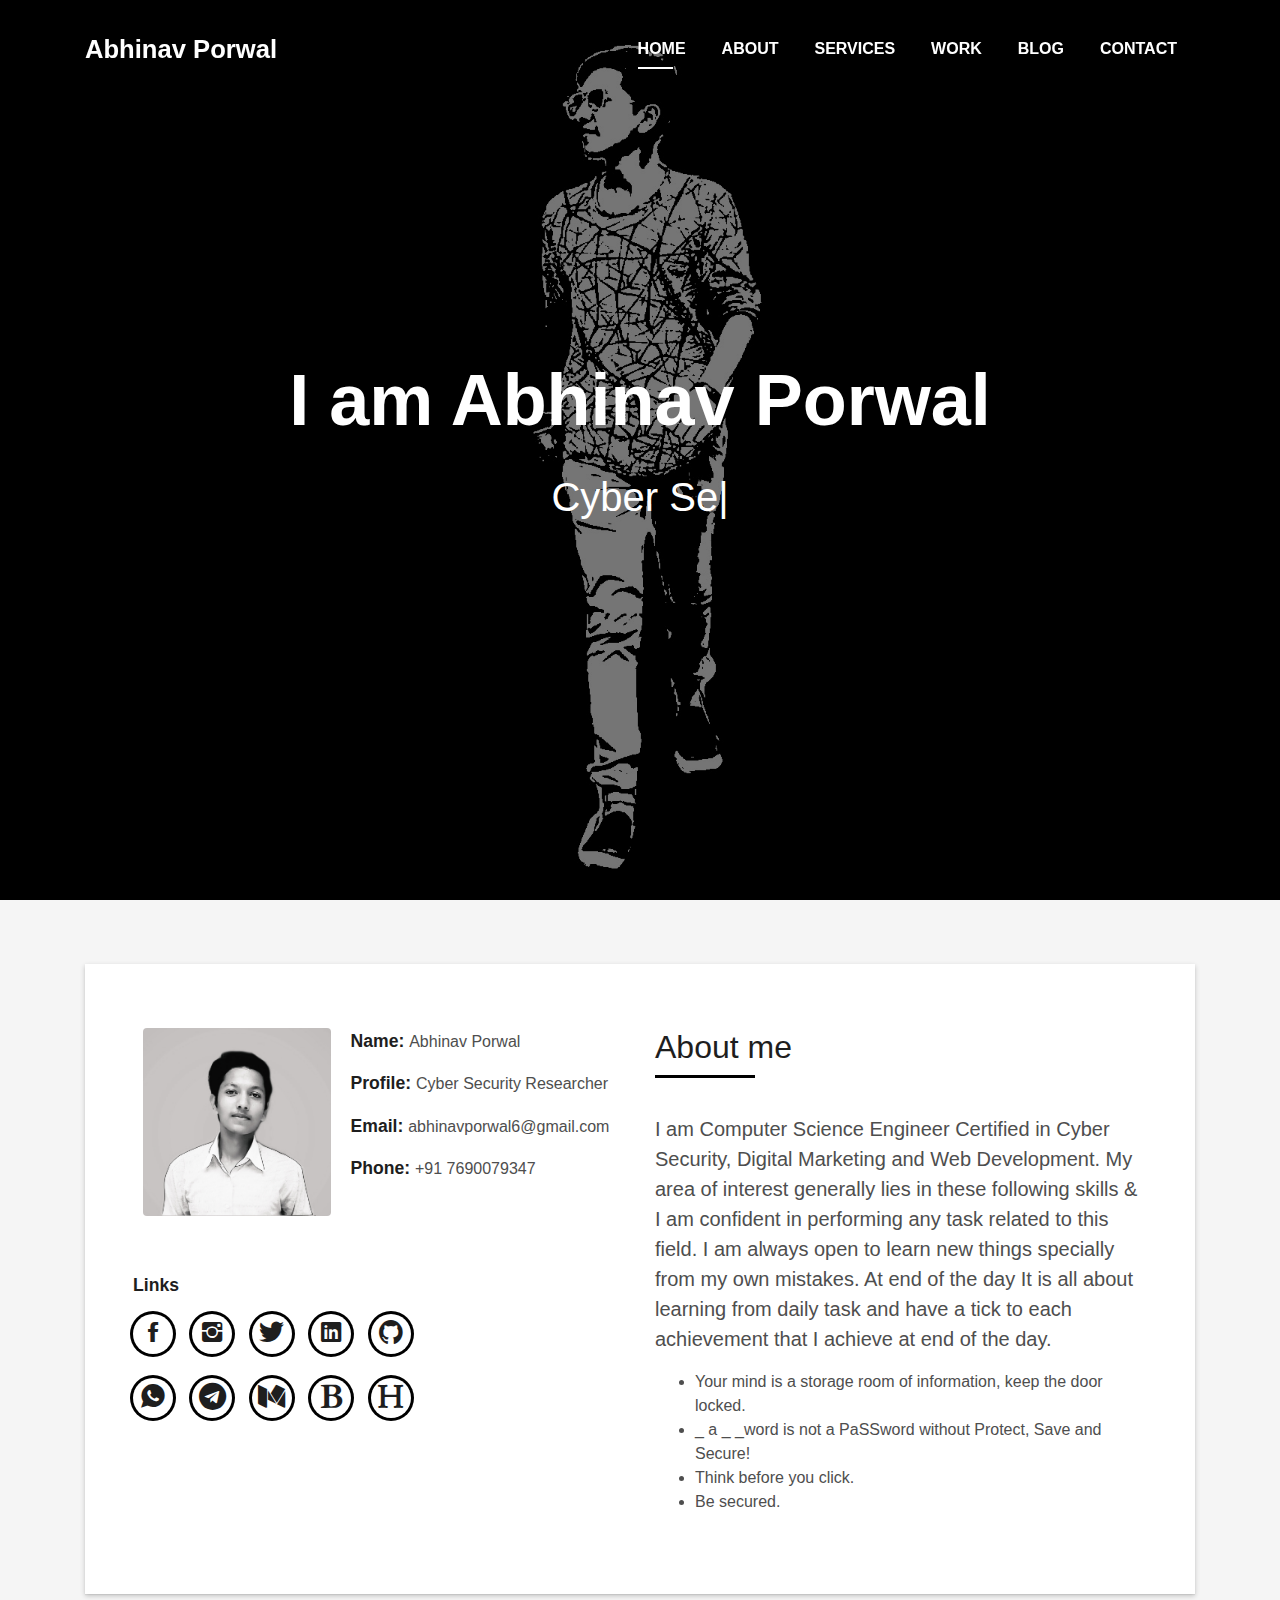
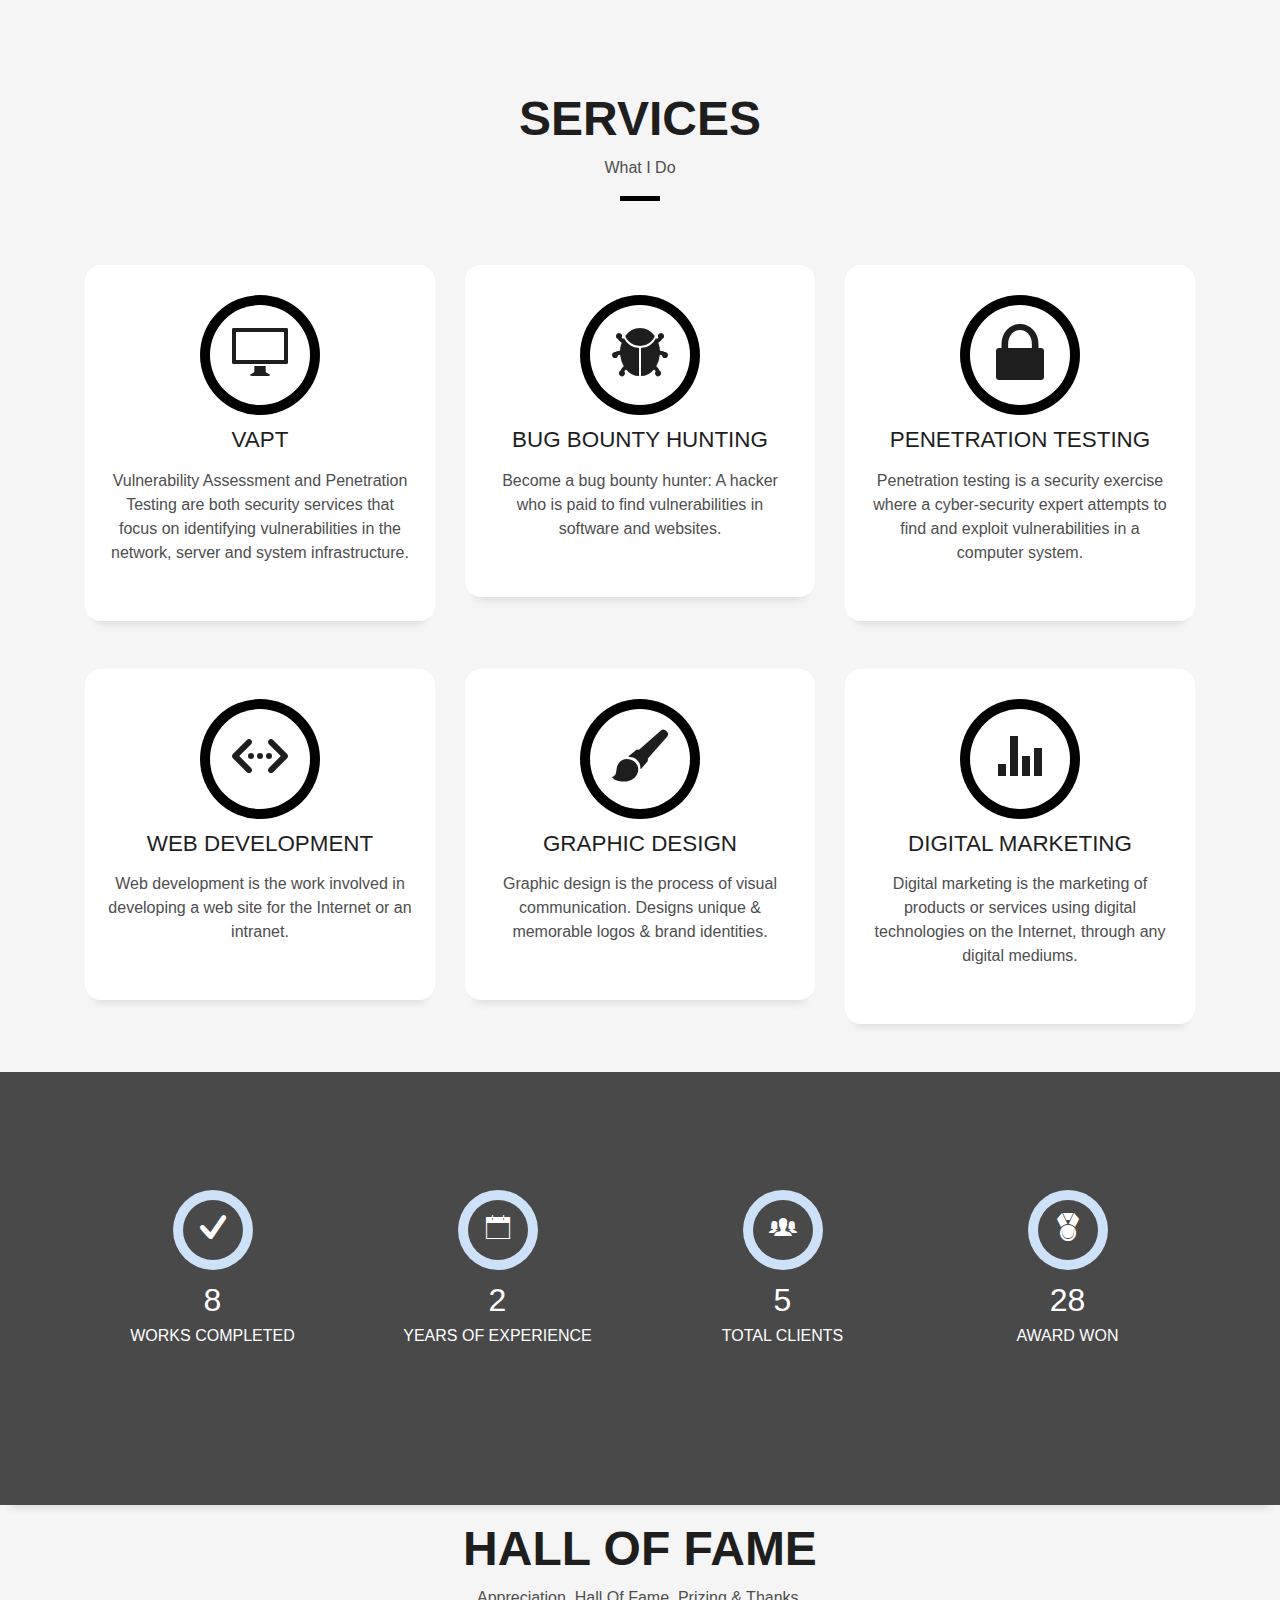
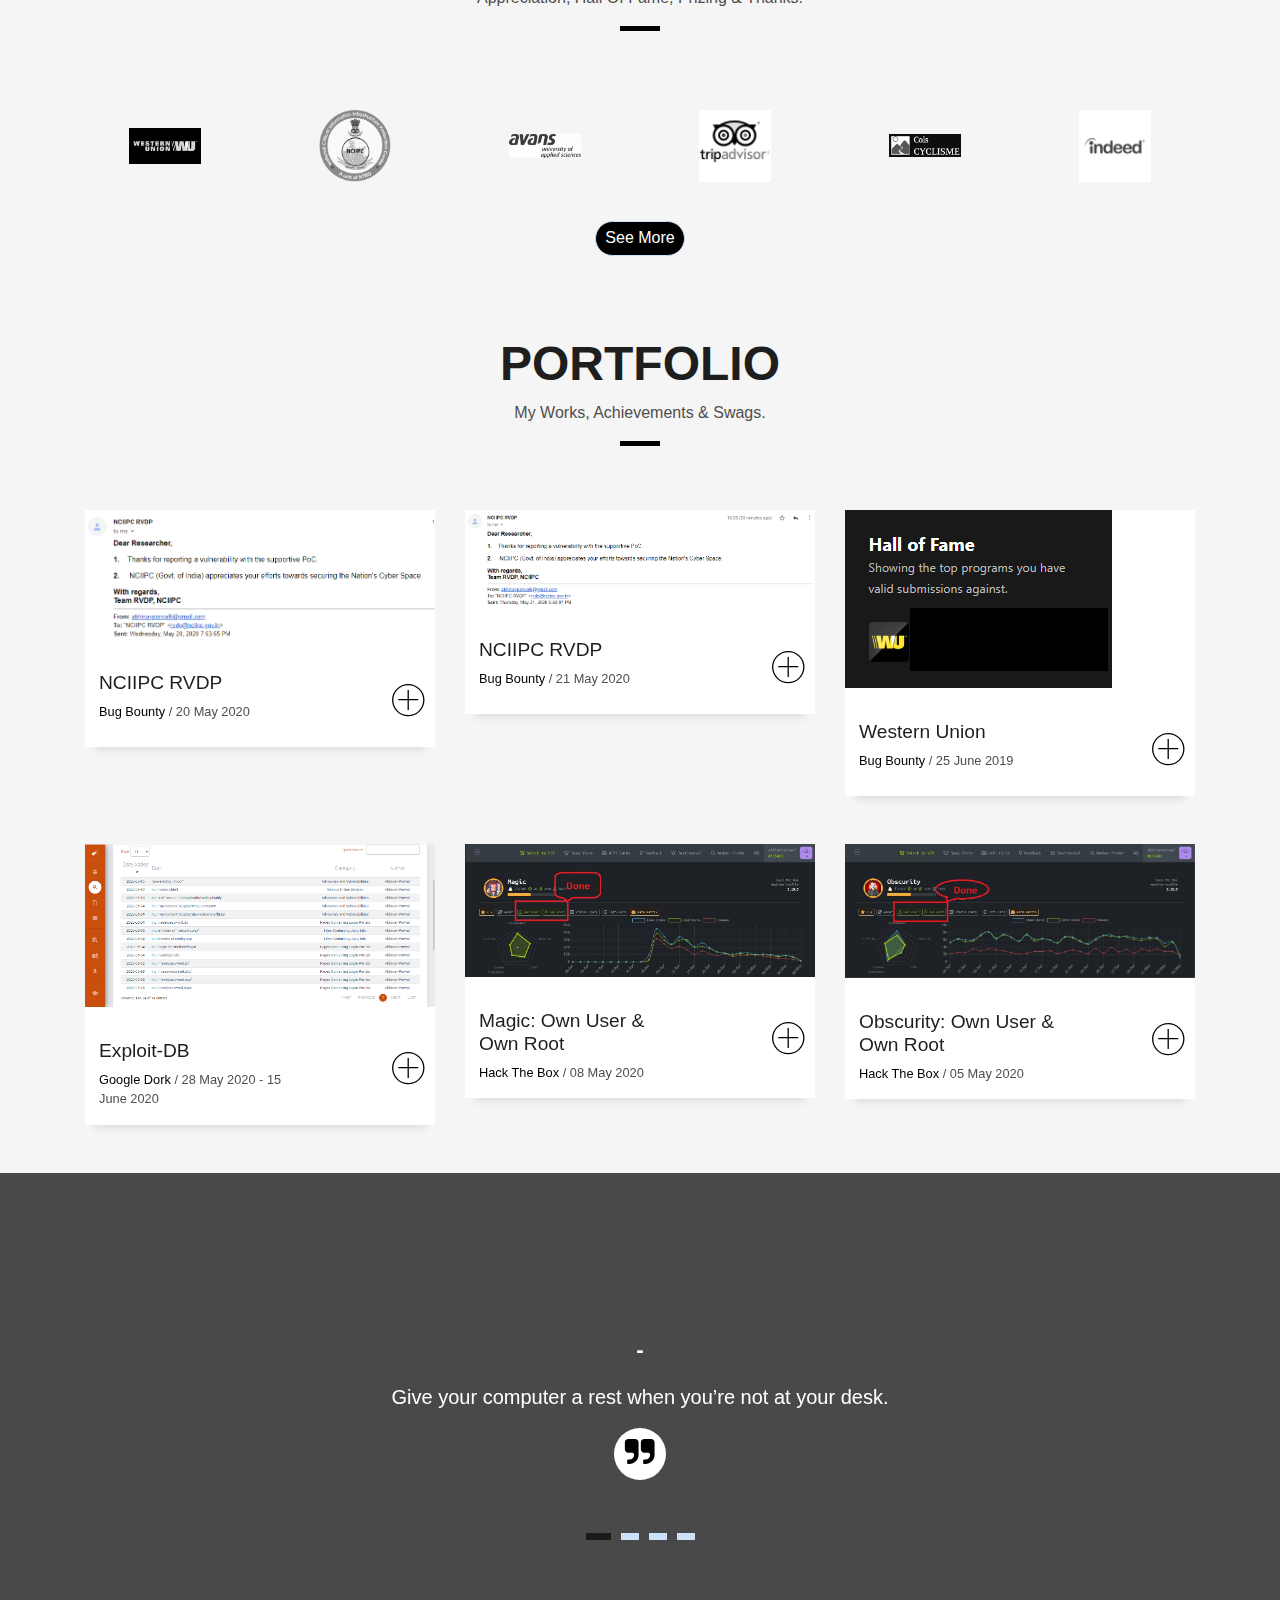
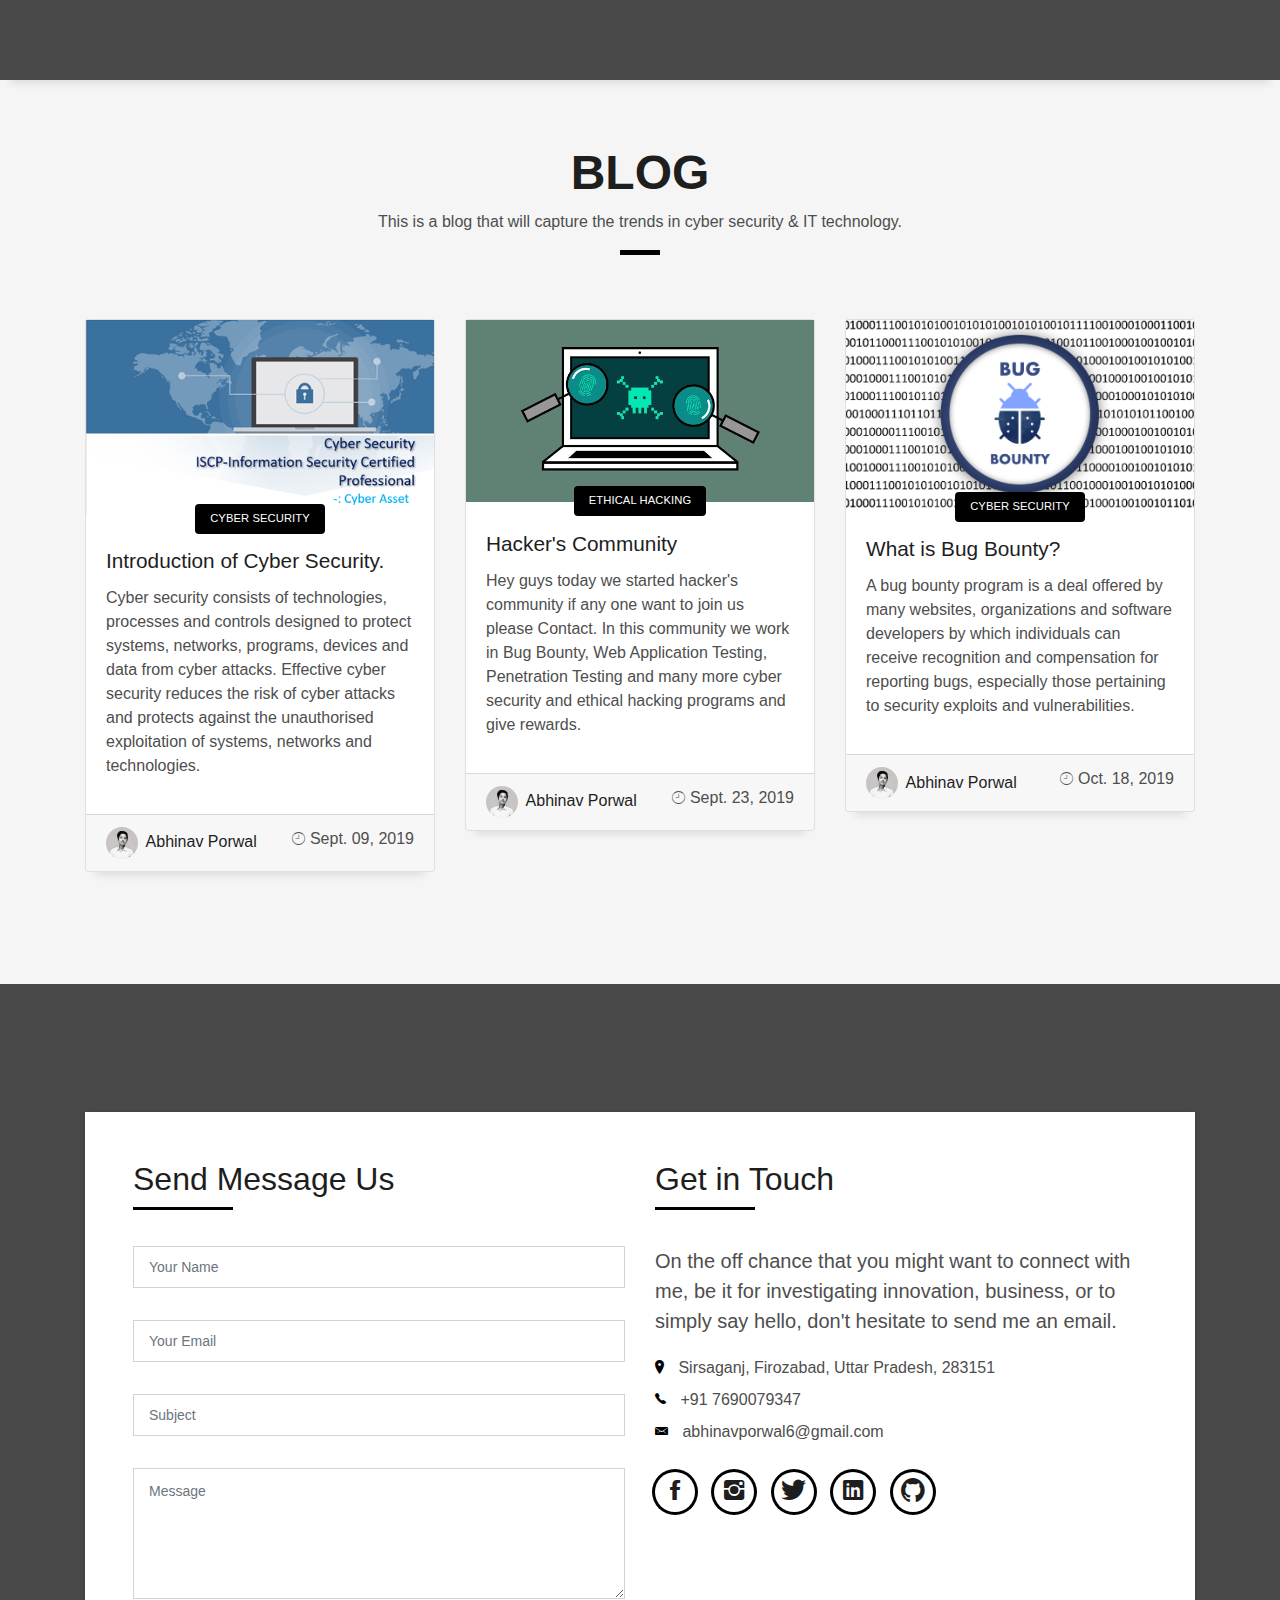
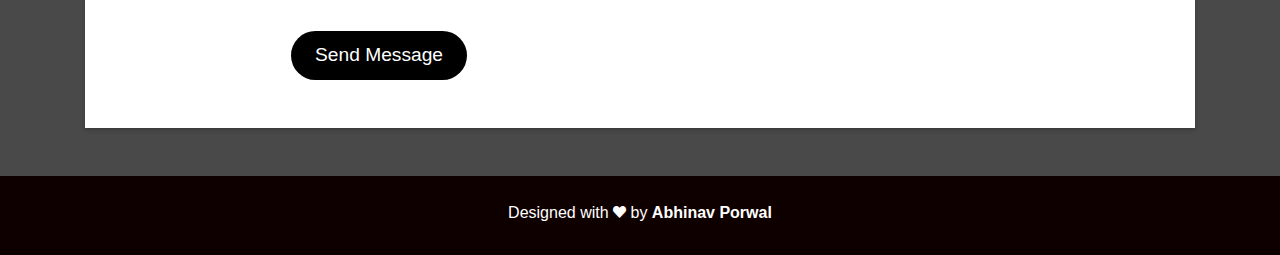
==== portfolio/index.html @ 9059b5b2 "Add files via upload" ====
<!DOCTYPE html>
<html lang="en">

<head>
  <!-- Global site tag (gtag.js) - Google Analytics -->
<script async src="https://www.googletagmanager.com/gtag/js?id=UA-170083553-1"></script>
<script>
  window.dataLayer = window.dataLayer || [];
  function gtag(){dataLayer.push(arguments);}
  gtag('js', new Date());

  gtag('config', 'UA-170083553-1');
</script>
<!-- Google Analytics End -->

  <meta charset="utf-8">
  <meta content="width=device-width, initial-scale=1.0" name="viewport">

  <title>Abhinav Porwal - Security Researcher</title>
  <meta content="Cyber Security Researcher | Digital Marketer | Web Developer | Penetration Tester | CTF Player - Providing VAPT, IT and Security Services." name="description">
  <meta content="Abhinav, Abhinav Porwal, cybersecurity, cyberasset, ethicalhacking, web development, digital marketing, bug bounty, security, operations manager, porwal abhinav, sirsaganj," name="keywords">

  <!-- Favicons -->
  <link href="assets/img/favicon.png" rel="icon">
  <link href="assets/img/apple-touch-icon.png" rel="apple-touch-icon">

  <!-- Vendor CSS Files -->
  <link href="assets/vendor/bootstrap/css/bootstrap.min.css" rel="stylesheet">
  <link href="assets/vendor/font-awesome/css/font-awesome.min.css" rel="stylesheet">
  <link href="assets/vendor/ionicons/css/ionicons.min.css" rel="stylesheet">
  <link href="assets/vendor/owl.carousel/assets/owl.carousel.min.css" rel="stylesheet">
  <link href="assets/vendor/venobox/venobox.css" rel="stylesheet">

  <!-- Template Main CSS File -->
  <link href="assets/css/style.css" rel="stylesheet">
  
  <!-- Google site verification -->
  <meta name="google-site-verification" content="FdZn2naiURHsG6alIZwcv0c9kMqu8JCiSPHlTQzg6bw" />
</head>

<body id="page-top">

  <!-- ======= Header/ Navbar ======= -->
  <nav class="navbar navbar-b navbar-trans navbar-expand-md fixed-top" id="mainNav">
    <div class="container">
      <a class="navbar-brand js-scroll" href="#page-top">Abhinav Porwal</a>
      <button class="navbar-toggler collapsed" type="button" data-toggle="collapse" data-target="#navbarDefault" aria-controls="navbarDefault" aria-expanded="false" aria-label="Toggle navigation">
        <span></span>
        <span></span>
        <span></span>
      </button>
      <div class="navbar-collapse collapse justify-content-end" id="navbarDefault">
        <ul class="navbar-nav">
          <li class="nav-item">
            <a class="nav-link js-scroll active" href="index.html">Home</a>
          </li>
          <li class="nav-item">
            <a class="nav-link js-scroll" href="#about">About</a>
          </li>
          <li class="nav-item">
            <a class="nav-link js-scroll" href="#service">Services</a>
          </li>
          <li class="nav-item">
            <a class="nav-link js-scroll" href="#work">Work</a>
          </li>
          <li class="nav-item">
            <a class="nav-link js-scroll" href="https://cyberasset-india.blogspot.com/">Blog</a>
          </li>
          <li class="nav-item">
            <a class="nav-link js-scroll" href="#contact">Contact</a>
          </li>
          <!-- <li class="nav-item">
          	<a class="button button-a button-rouded" href="#contact">Hire me!</a>
          </li> -->
        </ul>
      </div>
    </div>
  </nav>

  <!-- ======= Intro Section ======= -->
  <div id="home" class="intro route bg-image" style="background-image: url(assets/img/intro-bg.jpg)">
    <div class="overlay-itro"></div>
    <div class="intro-content display-table">
      <div class="table-cell">
        <div class="container">
          <!--<p class="display-6 color-d">Hello, world!</p>-->
          <h1 class="intro-title mb-4">I am Abhinav Porwal</h1>
          <p class="intro-subtitle"><span class="text-slider-items">Cyber Security Researcher,Penetration Tester,CTF Player,Web Developer,Digital Marketer,</span><strong class="text-slider"></strong></p>
          <!-- <p class="pt-3"><a class="btn btn-primary btn js-scroll px-4" href="#about" role="button">Learn More</a></p> -->
        </div>
      </div>
    </div>
  </div><!-- End Intro Section -->

  <main id="main">

    <!-- ======= About Section ======= -->
    <section id="about" class="about-mf sect-pt4 route">
      <div class="container">
        <div class="row">
          <div class="col-sm-12">
            <div class="box-shadow-full">
              <div class="row">
                <div class="col-md-6">
                  <div class="row">
                    <div class="col-sm-6 col-md-5">
                      <div class="about-img">
                        <img src="assets/img/profile.jpg" class="img-fluid rounded b-shadow-a" alt="">
                      </div>
                    </div>
                    <div class="col-sm-6 col-md-7">
                      <div class="about-info">
                        <p><span class="title-s">Name: </span> <span>Abhinav Porwal</span></p>
                        <p><span class="title-s">Profile: </span> <span>Cyber Security Researcher</span></p>
                        <p><span class="title-s">Email: </span> <span>abhinavporwal6@gmail.com</span></p>
                        <p><span class="title-s">Phone: </span> <span>+91 7690079347</span></p>
                      </div>
                    </div>
                  </div>
                  <!--<div class="skill-mf">
                    <p class="title-s">Skill</p>
                    <span>Cyber Security</span> <span class="pull-right">85%</span>
                    <div class="progress">
                      <div class="progress-bar" role="progressbar" style="width: 85%;" aria-valuenow="85" aria-valuemin="0" aria-valuemax="100"></div>
                    </div>
                    <span>Web Development</span> <span class="pull-right">70%</span>
                    <div class="progress">
                      <div class="progress-bar" role="progressbar" style="width: 70%" aria-valuenow="70" aria-valuemin="0" aria-valuemax="100"></div>
                    </div>
                    <span>Digital Marketing</span> <span class="pull-right">80%</span>
                    <div class="progress">
                      <div class="progress-bar" role="progressbar" style="width: 80%" aria-valuenow="80" aria-valuemin="0" aria-valuemax="100"></div>
                    </div>
                    <span>Graphic Design</span> <span class="pull-right">65%</span>
                    <div class="progress">
                      <div class="progress-bar" role="progressbar" style="width: 65%" aria-valuenow="65" aria-valuemin="0" aria-valuemax="100"></div>
                    </div>
                  </div>-->
                  <div class="socials">
                    <p class="title-s">Links</p>
                      <ul>
                        <li><a href="https://www.facebook.com/abhinav.porwal.180"><span class="ico-circle"><i class="ion-social-facebook"></i></span></a></li>
                        <li><a href="https://www.instagram.com/_abhinav_porwal_/"><span class="ico-circle"><i class="ion-social-instagram"></i></span></a></li>
                        <li><a href="https://twitter.com/abhinavporwal4"><span class="ico-circle"><i class="ion-social-twitter"></i></span></a></li>
                        <li><a href="https://www.linkedin.com/in/abhinavporwal6"><span class="ico-circle"><i class="ion-social-linkedin"></i></span></a></li>
                        <li><a href="https://github.com/abhinavporwal"><span class="ico-circle"><i class="ion-social-github"></i></span></a></li><br><br>
                        <li><a href="https://wa.me/917690079347"><span class="ico-circle"><i class="ion-social-whatsapp"></i></span></a></li>
                        <li><a href="https://t.me/abhinavporwal"><span class="ico-circle"><i class="fa fa-telegram"></i></span></a></li>
                        <li><a href="https://medium.com/@abhinavporwal6"><span class="ico-circle"><i class="fa fa-medium"></i></span></a></li>
                        <li><a href="https://bugcrowd.com/abhinavporwal"><span class="ico-circle"><i class="fa fa-bold"></i></span></a></li>
                        <li><a href="https://hackerone.com/abhinavporwal"><span class="ico-circle"><i class="fa fa-header"></i></span></a></li>
                      </ul>
                  </div>
                </div>
                <div class="col-md-6">
                  <div class="about-me pt-4 pt-md-0">
                    <div class="title-box-2">
                      <h5 class="title-left">
                        About me
                      </h5>
                    </div>
                    <p class="lead">
                      I am Computer Science Engineer Certified in Cyber Security, Digital Marketing and Web Development. My area of interest generally lies in these following skills & I am confident in performing any task related to this field. I am always open to learn new things specially from my own mistakes. At end of the day It is all about learning from daily task and have a tick to each achievement that I achieve at end of the day.
                    </p>
                    <p class="lead"><ul>
                    	<li>Your mind is a storage room of information, keep the door locked.</li>
                      	<li>_ a _ _word is not a PaSSword without Protect, Save and Secure!</li>
                      	<li>Think before you click.</li>
                      	<li>Be secured.</li>
                  	</ul></p>
                  </div>
                </div>
              </div>
            </div>
          </div>
        </div>
      </div>
    </section><!-- End About Section -->

    <!-- ======= Services Section ======= -->
    <section id="service" class="services-mf pt-5 route">
      <div class="container">
        <div class="row">
          <div class="col-sm-12">
            <div class="title-box text-center">
              <h3 class="title-a">
                Services
              </h3>
              <p class="subtitle-a">
                What I Do
              </p>
              <div class="line-mf"></div>
            </div>
          </div>
        </div>
        <div class="row">
          <div class="col-md-4">
            <div class="service-box">
              <div class="service-ico">
                <span class="ico-circle"><i class="ion-monitor"></i></span>
              </div>
              <div class="service-content">
                <h2 class="s-title">VAPT</h2>
                <p class="s-description text-center">
                  Vulnerability Assessment and Penetration Testing are both security services that focus on identifying vulnerabilities in the network, server and system infrastructure.
                </p>
              </div>
            </div>
          </div>
          <div class="col-md-4">
            <div class="service-box">
              <div class="service-ico">
                <span class="ico-circle"><i class="ion-bug"></i></span>
              </div>
              <div class="service-content">
                <h2 class="s-title">Bug Bounty Hunting</h2>
                <p class="s-description text-center">
                  Become a bug bounty hunter: A hacker who is paid to find vulnerabilities in software and websites.
                </p>
              </div>
            </div>
          </div>
          <div class="col-md-4">
            <div class="service-box">
              <div class="service-ico">
                <span class="ico-circle"><i class="ion-locked"></i></span>
              </div>
              <div class="service-content">
                <h2 class="s-title">Penetration Testing</h2>
                <p class="s-description text-center">
                  Penetration testing is a security exercise where a cyber-security expert attempts to find and exploit vulnerabilities in a computer system.
                </p>
              </div>
            </div>
          </div>
		  <div class="col-md-4">
            <div class="service-box">
              <div class="service-ico">
                <span class="ico-circle"><i class="ion-code-working"></i></span>
              </div>
              <div class="service-content">
                <h2 class="s-title">Web Development</h2>
                <p class="s-description text-center">
                  Web development is the work involved in developing a web site for the Internet or an intranet.
                </p>
              </div>
            </div>
          </div>
          <div class="col-md-4">
            <div class="service-box">
              <div class="service-ico">
                <span class="ico-circle"><i class="ion-paintbrush"></i></span>
              </div>
              <div class="service-content">
                <h2 class="s-title">Graphic Design</h2>
                <p class="s-description text-center">
                  Graphic design is the process of visual communication. Designs unique & memorable logos & brand identities.
                </p>
              </div>
            </div>
          </div>
          <div class="col-md-4">
            <div class="service-box">
              <div class="service-ico">
                <span class="ico-circle"><i class="ion-stats-bars"></i></span>
              </div>
              <div class="service-content">
                <h2 class="s-title">Digital Marketing</h2>
                <p class="s-description text-center">
                  Digital marketing is the marketing of products or services using digital technologies on the Internet, through any digital mediums.
                </p>
              </div>
            </div>
          </div>
        </div>
      </div>
    </section><!-- End Services Section -->

    <!-- ======= Counter Section ======= -->
    <div class="section-counter paralax-mf bg-image" style="background-image: url(assets/img/counters-bg.jpg)">
      <div class="overlay-mf"></div>
      <div class="container">
        <div class="row">
          <div class="col-sm-3 col-lg-3">
            <div class="counter-box counter-box pt-4 pt-md-0">
              <div class="counter-ico">
                <span class="ico-circle"><i class="ion-checkmark-round"></i></span>
              </div>
              <div class="counter-num">
                <p class="counter">8</p>
                <span class="counter-text">WORKS COMPLETED</span>
              </div>
            </div>
          </div>
          <div class="col-sm-3 col-lg-3">
            <div class="counter-box pt-4 pt-md-0">
              <div class="counter-ico">
                <span class="ico-circle"><i class="ion-ios-calendar-outline"></i></span>
              </div>
              <div class="counter-num">
                <p class="counter">2</p>
                <span class="counter-text">YEARS OF EXPERIENCE</span>
              </div>
            </div>
          </div>
          <div class="col-sm-3 col-lg-3">
            <div class="counter-box pt-4 pt-md-0">
              <div class="counter-ico">
                <span class="ico-circle"><i class="ion-ios-people"></i></span>
              </div>
              <div class="counter-num">
                <p class="counter">5</p>
                <span class="counter-text">TOTAL CLIENTS</span>
              </div>
            </div>
          </div>
          <div class="col-sm-3 col-lg-3">
            <div class="counter-box pt-4 pt-md-0">
              <div class="counter-ico">
                <span class="ico-circle"><i class="ion-ribbon-a"></i></span>
              </div>
              <div class="counter-num">
                <p class="counter">28</p>
                <span class="counter-text">AWARD WON</span>
              </div>
            </div>
          </div>
        </div>
      </div>
    </div><!-- End Counter Section -->

    <!-- ======= Clients Section ======= -->
    <section id="clients" class="clients section-bg">
      <div class="container">
        <div class="title-box text-center">
              <h3 class="title-a">
                Hall Of Fame
              </h3>
              <p class="subtitle-a">
                Appreciation, Hall Of Fame, Prizing & Thanks.
              </p>
              <div class="line-mf"></div>
            </div>
        <div class="row">

          <div class="col-lg-2 col-md-4 col-6 d-flex align-items-center justify-content-center">
            <img src="assets/img/clients/client-1.png" class="img-fluid" alt="">
          </div>

          <div class="col-lg-2 col-md-4 col-6 d-flex align-items-center justify-content-center">
            <img src="assets/img/clients/client-2.png" class="img-fluid" alt="">
          </div>

          <div class="col-lg-2 col-md-4 col-6 d-flex align-items-center justify-content-center">
            <img src="assets/img/clients/client-3.png" class="img-fluid" alt="">
          </div>

          <div class="col-lg-2 col-md-4 col-6 d-flex align-items-center justify-content-center">
            <img src="assets/img/clients/client-4.png" class="img-fluid" alt="">
          </div>

          <div class="col-lg-2 col-md-4 col-6 d-flex align-items-center justify-content-center">
            <img src="assets/img/clients/client-5.png" class="img-fluid" alt="">
          </div>

          <div class="col-lg-2 col-md-4 col-6 d-flex align-items-center justify-content-center">
            <img src="assets/img/clients/client-6.png" class="img-fluid" alt="">
          </div>

        </div>
		<br>
			<a class="button button-a button-rouded" href="hall-of-fame.html">See More</a>
      </div>
    </section><!-- End Clients Section -->

    <!-- ======= Portfolio Section ======= -->
    <section id="work" class="portfolio-mf sect-pt4 route">
      <div class="container">
        <div class="row">
          <div class="col-sm-12">
            <div class="title-box text-center">
              <h3 class="title-a">
                Portfolio
              </h3>
              <p class="subtitle-a">
                My Works, Achievements & Swags.
              </p>
              <div class="line-mf"></div>
            </div>
          </div>
        </div>
        <div class="row">
          <div class="col-md-4">
            <div class="work-box">
              <a href="assets/img/portfolio/work-1.png" data-gall="portfolioGallery" class="venobox">
                <div class="work-img">
                  <img src="assets/img/portfolio/work-1.png" alt="" class="img-fluid">
                </div>
              </a>
              <div class="work-content">
                <div class="row">
                  <div class="col-sm-8">
                    <h2 class="w-title">NCIIPC RVDP</h2>
                    <div class="w-more">
                      <span class="w-ctegory">Bug Bounty</span> / <span class="w-date">20 May 2020</span>
                    </div>
                  </div>
                  <div class="col-sm-4">
                    <div class="w-like">
                      <a href=""> <span class="ion-ios-plus-outline"></span></a>
                    </div>
                  </div>
                </div>
              </div>
            </div>
          </div>
          <div class="col-md-4">
            <div class="work-box">
              <a href="assets/img/portfolio/work-2.png" data-gall="portfolioGallery" class="venobox">
                <div class="work-img">
                  <img src="assets/img/portfolio/work-2.png" alt="" class="img-fluid">
                </div>
              </a>
              <div class="work-content">
                <div class="row">
                  <div class="col-sm-8">
                    <h2 class="w-title">NCIIPC RVDP</h2>
                    <div class="w-more">
                      <span class="w-ctegory">Bug Bounty</span> / <span class="w-date">21 May 2020</span>
                    </div>
                  </div>
                  <div class="col-sm-4">
                    <div class="w-like">
                      <a href=""> <span class="ion-ios-plus-outline"></span></a>
                    </div>
                  </div>
                </div>
              </div>
            </div>
          </div>
          <div class="col-md-4">
            <div class="work-box">
              <a href="assets/img/portfolio/work-3.png" data-gall="portfolioGallery" class="venobox">
                <div class="work-img">
                  <img src="assets/img/portfolio/work-3.png" alt="" class="img-fluid">
                </div>
              </a>
              <div class="work-content">
                <div class="row">
                  <div class="col-sm-8">
                    <h2 class="w-title">Western Union</h2>
                    <div class="w-more">
                      <span class="w-ctegory">Bug Bounty</span> / <span class="w-date">25 June 2019</span>
                    </div>
                  </div>
                  <div class="col-sm-4">
                    <div class="w-like">
                      <a href=""> <span class="ion-ios-plus-outline"></span></a>
                    </div>
                  </div>
                </div>
              </div>
            </div>
          </div>
          <div class="col-md-4">
            <div class="work-box">
              <a href="assets/img/portfolio/work-4.png" data-gall="portfolioGallery" class="venobox">
                <div class="work-img">
                  <img src="assets/img/portfolio/work-4.png" alt="" class="img-fluid">
                </div>
              </a>
              <div class="work-content">
                <div class="row">
                  <div class="col-sm-8">
                    <h2 class="w-title">Exploit-DB</h2>
                    <div class="w-more">
                      <span class="w-ctegory">Google Dork</span> / <span class="w-date">28 May 2020 - 15 June 2020</span>
                    </div>
                  </div>
                  <div class="col-sm-4">
                    <div class="w-like">
                      <a href=""> <span class="ion-ios-plus-outline"></span></a>
                    </div>
                  </div>
                </div>
              </div>
            </div>
          </div>
          <div class="col-md-4">
            <div class="work-box">
              <a href="assets/img/portfolio/work-5.png" data-gall="portfolioGallery" class="venobox">
                <div class="work-img">
                  <img src="assets/img/portfolio/work-5.png" alt="" class="img-fluid">
                </div>
              </a>
              <div class="work-content">
                <div class="row">
                  <div class="col-sm-8">
                    <h2 class="w-title">Magic: Own User & Own Root</h2>
                    <div class="w-more">
                      <span class="w-ctegory">Hack The Box</span> / <span class="w-date">08 May 2020</span>
                    </div>
                  </div>
                  <div class="col-sm-4">
                    <div class="w-like">
                      <a href=""> <span class="ion-ios-plus-outline"></span></a>
                    </div>
                  </div>
                </div>
              </div>
            </div>
          </div>
          <div class="col-md-4">
            <div class="work-box">
              <a href="assets/img/portfolio/work-6.png" data-gall="portfolioGallery" class="venobox">
                <div class="work-img">
                  <img src="assets/img/portfolio/work-6.png" alt="" class="img-fluid">
                </div>
              </a>
              <div class="work-content">
                <div class="row">
                  <div class="col-sm-8">
                    <h2 class="w-title">Obscurity: Own User & Own Root</h2>
                    <div class="w-more">
                      <span class="w-ctegory">Hack The Box</span> / <span class="w-date">05 May 2020</span>
                    </div>
                  </div>
                  <div class="col-sm-4">
                    <div class="w-like">
                      <a href=""> <span class="ion-ios-plus-outline"></span></a>
                    </div>
                  </div>
                </div>
              </div>
            </div>
          </div>

        </div>
      </div>
    </section><!-- End Portfolio Section -->

    <!-- ======= Testimonials Section ======= -->
    <div class="testimonials paralax-mf bg-image" style="background-image: url(assets/img/overlay-bg.jpg)">
      <div class="overlay-mf"></div>
      <div class="container">
        <div class="row">
          <div class="col-md-12">
            <div id="testimonial-mf" class="owl-carousel owl-theme">
              <div class="testimonial-box">
                <div class="author-test">
                  <img src="assets/img/testimonial-1.jpg" alt="" class="rounded-circle b-shadow-a">
                  <span class="author">-</span>
                </div>
                <div class="content-test">
                  <p class="description lead">
                    Give your computer a rest when you’re not at your desk.
                  </p>
                  <span class="comit"><i class="fa fa-quote-right"></i></span>
                </div>
              </div>
              <div class="testimonial-box">
                <div class="author-test">
                  <img src="assets/img/testimonial-2.jpg" alt="" class="rounded-circle b-shadow-a">
                  <span class="author">-</span>
                </div>
                <div class="content-test">
                  <p class="description lead">
                    Lock your computer when away from your desk, it only takes seconds for someone else to do something in your name.
                  </p>
                  <span class="comit"><i class="fa fa-quote-right"></i></span>
                </div>
              </div>
              <div class="testimonial-box">
                <div class="author-test">
                  <img src="assets/img/testimonial-2.jpg" alt="" class="rounded-circle b-shadow-a">
                  <span class="author">-</span>
                </div>
                <div class="content-test">
                  <p class="description lead">
                    See something wrong? Do something right.
                  </p>
                  <span class="comit"><i class="fa fa-quote-right"></i></span>
                </div>
              </div>
              <div class="testimonial-box">
                <div class="author-test">
                  <img src="assets/img/testimonial-2.jpg" alt="" class="rounded-circle b-shadow-a">
                  <span class="author">-</span>
                </div>
                <div class="content-test">
                  <p class="description lead">
                    You wouldn't share your ATM pin, so why would you share your password?
                  </p>
                  <span class="comit"><i class="fa fa-quote-right"></i></span>
                </div>
              </div>
            </div>
          </div>
        </div>
      </div>
    </div><!-- End Testimonials Section -->

    <!-- ======= Blog Section ======= -->
    <section id="blog" class="blog-mf sect-pt4 route">
      <div class="container">
        <div class="row">
          <div class="col-sm-12">
            <div class="title-box text-center">
              <h3 class="title-a">
                Blog
              </h3>
              <p class="subtitle-a">
                This is a blog that will capture the trends in cyber security & IT technology.
              </p>
              <div class="line-mf"></div>
            </div>
          </div>
        </div>
        <div class="row">
          <div class="col-md-4">
            <div class="card card-blog">
              <div class="card-img">
                <a href=""><img src="assets/img/post/post-1.png" alt="" class="img-fluid"></a>
              </div>
              <div class="card-body">
                <div class="card-category-box">
                  <div class="card-category">
                    <h6 class="category">Cyber Security</h6>
                  </div>
                </div>
                <h3 class="card-title"><a href="">Introduction of Cyber Security.</a></h3>
                <p class="card-description">
                  Cyber security consists of technologies, processes and controls designed to protect systems, networks, programs, devices and data from cyber attacks. Effective cyber security reduces the risk of cyber attacks and protects against the unauthorised exploitation of systems, networks and technologies.
                </p>
              </div>
              <div class="card-footer">
                <div class="post-author">
                  <a href="#">
                    <img src="assets/img/profile.jpg" alt="" class="avatar rounded-circle">
                    <span class="author">Abhinav Porwal</span>
                  </a>
                </div>
                <div class="post-date">
                  <span class="ion-ios-clock-outline"></span> Sept. 09, 2019
                </div>
              </div>
            </div>
          </div>
          <div class="col-md-4">
            <div class="card card-blog">
              <div class="card-img">
                <a href=""><img src="assets/img/post/post-2.png" alt="" class="img-fluid"></a>
              </div>
              <div class="card-body">
                <div class="card-category-box">
                  <div class="card-category">
                    <h6 class="category">Ethical Hacking</h6>
                  </div>
                </div>
                <h3 class="card-title"><a href="">Hacker's Community</a></h3>
                <p class="card-description">
                  Hey guys today we started hacker's community if any one want to join us please Contact. In this community we work in Bug Bounty, Web Application Testing, Penetration Testing and many more cyber security and ethical hacking programs and give rewards.
                </p>
              </div>
              <div class="card-footer">
                <div class="post-author">
                  <a href="#">
                    <img src="assets/img/profile.jpg" alt="" class="avatar rounded-circle">
                    <span class="author">Abhinav Porwal</span>
                  </a>
                </div>
                <div class="post-date">
                  <span class="ion-ios-clock-outline"></span> Sept. 23, 2019
                </div>
              </div>
            </div>
          </div>
          <div class="col-md-4">
            <div class="card card-blog">
              <div class="card-img">
                <a href=""><img src="assets/img/post/post-3.png" alt="" class="img-fluid"></a>
              </div>
              <div class="card-body">
                <div class="card-category-box">
                  <div class="card-category">
                    <h6 class="category">Cyber Security</h6>
                  </div>
                </div>
                <h3 class="card-title"><a href="">What is Bug Bounty?</a></h3>
                <p class="card-description">
                  A bug bounty program is a deal offered by many websites, organizations and software developers by which individuals can receive recognition and compensation for reporting bugs, especially those pertaining to security exploits and vulnerabilities.
                </p>
              </div>
              <div class="card-footer">
                <div class="post-author">
                  <a href="#">
                    <img src="assets/img/profile.jpg" alt="" class="avatar rounded-circle">
                    <span class="author">Abhinav Porwal</span>
                  </a>
                </div>
                <div class="post-date">
                  <span class="ion-ios-clock-outline"></span> Oct. 18, 2019
                </div>
              </div>
            </div>
          </div>
        </div>
      </div>
    </section><!-- End Blog Section -->

    <!-- ======= Contact Section ======= -->
    <section class="paralax-mf footer-paralax bg-image sect-mt4 route" style="background-image: url(assets/img/overlay-bg.jpg)">
      <div class="overlay-mf"></div>
      <div class="container">
        <div class="row">
          <div class="col-sm-12">
            <div class="contact-mf">
              <div id="contact" class="box-shadow-full">
                <div class="row">
                  <div class="col-md-6">
                    <div class="title-box-2">
                      <h5 class="title-left">
                        Send Message Us
                      </h5>
                    </div>
                    <div>
                      <form action="https://docs.google.com/forms/u/3/d/e/1FAIpQLSeT6L2g7ia4Fsyn6ABN6R2mw4TIAQeMUz6kCqqhXZ3lAr_Jgg/formResponse" method="post" role="form" class="php-email-form">
                        <div class="row">
                          <div class="col-md-12 mb-3">
                            <div class="form-group">
                              <input type="text" name="entry.2005620554" class="form-control" id="entry_2005620554" placeholder="Your Name" data-rule="minlen:4" data-msg="Please enter at least 4 chars" />
                              <div class="validate"></div>
                            </div>
                          </div>
                          <div class="col-md-12 mb-3">
                            <div class="form-group">
                              <input type="email" class="form-control" name="entry.1045781291" id="entry_1045781291" placeholder="Your Email" data-rule="email" data-msg="Please enter a valid email" />
                              <div class="validate"></div>
                            </div>
                          </div>
                          <div class="col-md-12 mb-3">
                            <div class="form-group">
                              <input type="text" class="form-control" name="entry.1065046570" id="entry_1065046570" placeholder="Subject" data-rule="minlen:4" data-msg="Please enter at least 8 chars of subject" />
                              <div class="validate"></div>
                            </div>
                          </div>
                          <div class="col-md-12">
                            <div class="form-group">
                              <textarea class="form-control" name="entry.839337160" id="entry_839337160" rows="5" data-rule="required" data-msg="Please write something for us" placeholder="Message"></textarea>
                              <div class="validate"></div>
                            </div>
                          </div>
                          <div class="col-md-12 text-center mb-3">
                            <div class="loading">Your message has been sent. Thank you!</div>
                            <!--<div class="error-message"></div>-->
                            <div class="sent-message">Your message has been sent. Thank you!</div>
                          </div>
                          <div class="col-md-12 text-center">
                            <button type="submit" class="button button-a button-big button-rouded">Send Message</button>
                          </div>
                        </div>
                      </form>
                    </div>
                  </div>
                  <div class="col-md-6">
                    <div class="title-box-2 pt-4 pt-md-0">
                      <h5 class="title-left">
                        Get in Touch
                      </h5>
                    </div>
                    <div class="more-info">
                      <p class="lead">
                        On the off chance that you might want to connect with me, be it for investigating innovation, business, or to simply say hello, don't hesitate to send me an email.
                      </p>
                      <ul class="list-ico">
                        <li><span class="ion-ios-location"></span> Sirsaganj, Firozabad, Uttar Pradesh, 283151</li>
                        <li><span class="ion-ios-telephone"></span> +91 7690079347</li>
                        <li><span class="ion-email"></span> abhinavporwal6@gmail.com</li>
                      </ul>
                    </div>
                    <div class="socials">
                      <ul>
                        <li><a href="https://www.facebook.com/abhinav.porwal.180"><span class="ico-circle"><i class="ion-social-facebook"></i></span></a></li>
                        <li><a href="https://www.instagram.com/_abhinav_porwal_/"><span class="ico-circle"><i class="ion-social-instagram"></i></span></a></li>
                        <li><a href="https://twitter.com/abhinavporwal4"><span class="ico-circle"><i class="ion-social-twitter"></i></span></a></li>
                        <li><a href="https://www.linkedin.com/in/abhinavporwal6"><span class="ico-circle"><i class="ion-social-linkedin"></i></span></a></li>
                        <li><a href="https://github.com/abhinavporwal"><span class="ico-circle"><i class="ion-social-github"></i></span></a></li>
                      </ul>
                    </div>
                  </div>
                </div>
              </div>
            </div>
          </div>
        </div>
      </div>
    </section><!-- End Contact Section -->

  </main><!-- End #main -->

  <!-- ======= Footer ======= -->
  <footer>
    <div class="container">
      <div class="row">
        <div class="col-sm-12">
          <div class="copyright-box">
            <p class="copyright">Designed with <i class="ion-heart"></i> by <strong>Abhinav Porwal</strong></p>
          </div>
        </div>
      </div>
    </div>
  </footer><!-- End  Footer -->

  <a href="#" class="back-to-top"><i class="fa fa-chevron-up"></i></a>
  <div id="preloader"></div>

  <!-- Vendor JS Files -->
  <script src="assets/vendor/jquery/jquery.min.js"></script>
  <script src="assets/vendor/bootstrap/js/bootstrap.bundle.min.js"></script>
  <script src="assets/vendor/jquery.easing/jquery.easing.min.js"></script>
  <script src="assets/vendor/php-email-form/validate.js"></script>
  <script src="assets/vendor/waypoints/jquery.waypoints.min.js"></script>
  <script src="assets/vendor/counterup/jquery.counterup.min.js"></script>
  <script src="assets/vendor/owl.carousel/owl.carousel.min.js"></script>
  <script src="assets/vendor/typed.js/typed.min.js"></script>
  <script src="assets/vendor/venobox/venobox.min.js"></script>

  <!-- Template Main JS File -->
  <script src="assets/js/main.js"></script>

</body>

</html>
---- portfolio/assets/vendor/venobox/venobox.css ----
/* ------ venobox.css --------*/
.vbox-overlay *, .vbox-overlay *:before, .vbox-overlay *:after{
    -webkit-backface-visibility: hidden;
    -webkit-box-sizing:border-box;
    -moz-box-sizing:border-box;
    box-sizing:border-box;
}
.vbox-overlay * { 
    -webkit-backface-visibility: visible;
    backface-visibility: visible;
}
.vbox-overlay{
    display: -webkit-flex;
    display: flex;
    -webkit-flex-direction: column;
    flex-direction: column;
    -webkit-justify-content: center;
    justify-content: center;
    -webkit-align-items: center;
    align-items: center;
    position: fixed;
    left: 0;
    top: 0;
    bottom: 0;
    right: 0;
    z-index: 999999;
}

/* ----- navigation ----- */
.vbox-title{
    width: 100%;
    height: 40px;
    float: left;
    text-align: center;
    line-height: 28px;
    font-size: 12px;
    padding: 6px 50px;
    overflow: hidden;
    position: fixed;
    display: none;
    left: 0;
    z-index: 89;
}
.vbox-close{
    cursor: pointer;
    position: fixed;
    top: -1px;
    right: 0;
    width: 50px;
    height: 40px;
    padding: 6px;
    display: block;
    background-position:10px center;
    overflow: hidden;
    font-size: 24px;
    line-height: 1;
    text-align: center;
    z-index: 99;
}
.vbox-left{
    cursor: pointer;
    position: fixed;
    left: 0;
    height: 40px;
    overflow: hidden;
    line-height: 28px;
    font-size: 12px;
    z-index: 99;
    display: flex;
    align-items:center;
}
.vbox-num{
    display: inline-block;
    margin: 6px 0 6px 15px;
}
/* ----- Social share ----- */
.vbox-share{
    line-height: 28px;
    font-size: 12px;
    overflow: hidden;
    position: fixed;
    left: 0;
    z-index: 98;
    display: flex;
    align-items:center;
    justify-content: center;
    width: 100%;
    text-align: center;
}
.vbox-share svg{
    max-height: 28px;
    width: 28px;
    z-index: 10;
    margin-left: 12px;
    margin-top: 6px;
    margin-bottom: 6px;
    vertical-align: middle;
}


/* ----- navigation ARROWS ----- */
.vbox-next, .vbox-prev{
    position: fixed;
    top: 50%;
    margin-top: -15px;
    overflow: hidden;
    cursor: pointer;
    display: block;
    width: 45px;
    height: 45px;
    z-index: 99;
}
.vbox-next span, .vbox-prev span{
    position: relative;
    width: 20px;
    height: 20px;
    border: 2px solid transparent;
    border-top-color: #B6B6B6;
    border-right-color: #B6B6B6;
    text-indent: -100px;
    position: absolute;
    top: 8px;
    display: block;
}
.vbox-prev{
    left: 15px;
}
.vbox-next{
    right: 15px;
}
.vbox-prev span{
    left: 10px;
    -ms-transform: rotate(-135deg);
    -webkit-transform: rotate(-135deg);
    transform: rotate(-135deg);
}
.vbox-next span{
    -ms-transform: rotate(45deg);
    -webkit-transform: rotate(45deg);
    transform: rotate(45deg);
    right: 10px;
}
/* ------- inline window ------ */
.vbox-inline{
    width: 420px;
    height: 315px;
    height: 70vh;
    padding: 10px;
    background: #fff;
    margin: 0 auto;
    overflow: auto;
    text-align: left;
}
/* ------- Video & iFrames window ------ */
.venoframe{
    max-width: 100%;
    width: 100%;
    border: none;
    width: 100%;
    height: 260px;
    height: 70vh;
}
.venoframe.vbvid{
    height: 260px;
}
@media (min-width: 768px) {
    .venoframe, .vbox-inline{
        width: 90%;
        height: 360px;
        height: 70vh;
    }
    .venoframe.vbvid{
        width: 640px;
        height: 360px;
    }
}
@media (min-width: 992px) {
    .venoframe, .vbox-inline{
        max-width: 1200px;
        width: 80%;
        height: 540px;
        height: 70vh;
    }
    .venoframe.vbvid{
        width: 960px;
        height: 540px;
    }
}
/* 
Please do NOT edit this part! 
or at least read this note: http://i.imgur.com/7C0ws9e.gif
*/
.vbox-open{
    overflow: hidden;
}
.vbox-container{
    position: absolute;
    left: 0;
    right: 0;
    top: 0;
    bottom: 0;
    overflow-x: hidden;
    overflow-y: scroll;
    overflow-scrolling: touch;
    -webkit-overflow-scrolling: touch;
    z-index: 20;
    max-height: 100%;

}

.vbox-content{
    text-align: center;
    float: left;
    width: 100%;
    position: relative;
    overflow: hidden;
    padding: 20px 4%;
}
.vbox-container img{
    max-width: 100%;
    height: auto;
}
.vbox-figlio{
    box-shadow: 0 0 12px rgba(0,0,0,0.19), 0 6px 6px rgba(0,0,0,0.23);
    max-width: 100%;
    text-align: initial;
}
img.vbox-figlio{
    -webkit-user-select: none;
-khtml-user-select: none;
-moz-user-select: none;
-o-user-select: none;
user-select: none;
}
.vbox-content.swipe-left{
    margin-left: -200px !important;
}
.vbox-content.swipe-right{
    margin-left: 200px !important;
}
.vbox-animated{
    webkit-transition: margin 300ms ease-out;
    transition: margin 300ms ease-out;
}

/* ---------- preloader ----------
 * SPINKIT 
 * http://tobiasahlin.com/spinkit/
-------------------------------- */
.sk-double-bounce,.sk-rotating-plane{width:40px;height:40px;margin:40px auto}.sk-rotating-plane{background-color:#333;-webkit-animation:sk-rotatePlane 1.2s infinite ease-in-out;animation:sk-rotatePlane 1.2s infinite ease-in-out}@-webkit-keyframes sk-rotatePlane{0%{-webkit-transform:perspective(120px) rotateX(0) rotateY(0);transform:perspective(120px) rotateX(0) rotateY(0)}50%{-webkit-transform:perspective(120px) rotateX(-180.1deg) rotateY(0);transform:perspective(120px) rotateX(-180.1deg) rotateY(0)}100%{-webkit-transform:perspective(120px) rotateX(-180deg) rotateY(-179.9deg);transform:perspective(120px) rotateX(-180deg) rotateY(-179.9deg)}}@keyframes sk-rotatePlane{0%{-webkit-transform:perspective(120px) rotateX(0) rotateY(0);transform:perspective(120px) rotateX(0) rotateY(0)}50%{-webkit-transform:perspective(120px) rotateX(-180.1deg) rotateY(0);transform:perspective(120px) rotateX(-180.1deg) rotateY(0)}100%{-webkit-transform:perspective(120px) rotateX(-180deg) rotateY(-179.9deg);transform:perspective(120px) rotateX(-180deg) rotateY(-179.9deg)}}.sk-double-bounce{position:relative}.sk-double-bounce .sk-child{width:100%;height:100%;border-radius:50%;background-color:#333;opacity:.6;position:absolute;top:0;left:0;-webkit-animation:sk-doubleBounce 2s infinite ease-in-out;animation:sk-doubleBounce 2s infinite ease-in-out}.sk-chasing-dots .sk-child,.sk-spinner-pulse,.sk-three-bounce .sk-child{background-color:#333;border-radius:100%}.sk-double-bounce .sk-double-bounce2{-webkit-animation-delay:-1s;animation-delay:-1s}@-webkit-keyframes sk-doubleBounce{0%,100%{-webkit-transform:scale(0);transform:scale(0)}50%{-webkit-transform:scale(1);transform:scale(1)}}@keyframes sk-doubleBounce{0%,100%{-webkit-transform:scale(0);transform:scale(0)}50%{-webkit-transform:scale(1);transform:scale(1)}}.sk-wave{margin:40px auto;width:50px;height:40px;text-align:center;font-size:10px}.sk-wave .sk-rect{background-color:#333;height:100%;width:6px;display:inline-block;-webkit-animation:sk-waveStretchDelay 1.2s infinite ease-in-out;animation:sk-waveStretchDelay 1.2s infinite ease-in-out}.sk-wave .sk-rect1{-webkit-animation-delay:-1.2s;animation-delay:-1.2s}.sk-wave .sk-rect2{-webkit-animation-delay:-1.1s;animation-delay:-1.1s}.sk-wave .sk-rect3{-webkit-animation-delay:-1s;animation-delay:-1s}.sk-wave .sk-rect4{-webkit-animation-delay:-.9s;animation-delay:-.9s}.sk-wave .sk-rect5{-webkit-animation-delay:-.8s;animation-delay:-.8s}@-webkit-keyframes sk-waveStretchDelay{0%,100%,40%{-webkit-transform:scaleY(.4);transform:scaleY(.4)}20%{-webkit-transform:scaleY(1);transform:scaleY(1)}}@keyframes sk-waveStretchDelay{0%,100%,40%{-webkit-transform:scaleY(.4);transform:scaleY(.4)}20%{-webkit-transform:scaleY(1);transform:scaleY(1)}}.sk-wandering-cubes{margin:40px auto;width:40px;height:40px;position:relative}.sk-wandering-cubes .sk-cube{background-color:#333;width:10px;height:10px;position:absolute;top:0;left:0;-webkit-animation:sk-wanderingCube 1.8s ease-in-out -1.8s infinite both;animation:sk-wanderingCube 1.8s ease-in-out -1.8s infinite both}.sk-chasing-dots,.sk-spinner-pulse{width:40px;height:40px;margin:40px auto}.sk-wandering-cubes .sk-cube2{-webkit-animation-delay:-.9s;animation-delay:-.9s}@-webkit-keyframes sk-wanderingCube{0%{-webkit-transform:rotate(0);transform:rotate(0)}25%{-webkit-transform:translateX(30px) rotate(-90deg) scale(.5);transform:translateX(30px) rotate(-90deg) scale(.5)}50%{-webkit-transform:translateX(30px) translateY(30px) rotate(-179deg);transform:translateX(30px) translateY(30px) rotate(-179deg)}50.1%{-webkit-transform:translateX(30px) translateY(30px) rotate(-180deg);transform:translateX(30px) translateY(30px) rotate(-180deg)}75%{-webkit-transform:translateX(0) translateY(30px) rotate(-270deg) scale(.5);transform:translateX(0) translateY(30px) rotate(-270deg) scale(.5)}100%{-webkit-transform:rotate(-360deg);transform:rotate(-360deg)}}@keyframes sk-wanderingCube{0%{-webkit-transform:rotate(0);transform:rotate(0)}25%{-webkit-transform:translateX(30px) rotate(-90deg) scale(.5);transform:translateX(30px) rotate(-90deg) scale(.5)}50%{-webkit-transform:translateX(30px) translateY(30px) rotate(-179deg);transform:translateX(30px) translateY(30px) rotate(-179deg)}50.1%{-webkit-transform:translateX(30px) translateY(30px) rotate(-180deg);transform:translateX(30px) translateY(30px) rotate(-180deg)}75%{-webkit-transform:translateX(0) translateY(30px) rotate(-270deg) scale(.5);transform:translateX(0) translateY(30px) rotate(-270deg) scale(.5)}100%{-webkit-transform:rotate(-360deg);transform:rotate(-360deg)}}.sk-spinner-pulse{-webkit-animation:sk-pulseScaleOut 1s infinite ease-in-out;animation:sk-pulseScaleOut 1s infinite ease-in-out}@-webkit-keyframes sk-pulseScaleOut{0%{-webkit-transform:scale(0);transform:scale(0)}100%{-webkit-transform:scale(1);transform:scale(1);opacity:0}}@keyframes sk-pulseScaleOut{0%{-webkit-transform:scale(0);transform:scale(0)}100%{-webkit-transform:scale(1);transform:scale(1);opacity:0}}.sk-chasing-dots{position:relative;text-align:center;-webkit-animation:sk-chasingDotsRotate 2s infinite linear;animation:sk-chasingDotsRotate 2s infinite linear}.sk-chasing-dots .sk-child{width:60%;height:60%;display:inline-block;position:absolute;top:0;-webkit-animation:sk-chasingDotsBounce 2s infinite ease-in-out;animation:sk-chasingDotsBounce 2s infinite ease-in-out}.sk-chasing-dots .sk-dot2{top:auto;bottom:0;-webkit-animation-delay:-1s;animation-delay:-1s}@-webkit-keyframes sk-chasingDotsRotate{100%{-webkit-transform:rotate(360deg);transform:rotate(360deg)}}@keyframes sk-chasingDotsRotate{100%{-webkit-transform:rotate(360deg);transform:rotate(360deg)}}@-webkit-keyframes sk-chasingDotsBounce{0%,100%{-webkit-transform:scale(0);transform:scale(0)}50%{-webkit-transform:scale(1);transform:scale(1)}}@keyframes sk-chasingDotsBounce{0%,100%{-webkit-transform:scale(0);transform:scale(0)}50%{-webkit-transform:scale(1);transform:scale(1)}}.sk-three-bounce{margin:40px auto;width:80px;text-align:center}.sk-three-bounce .sk-child{width:20px;height:20px;display:inline-block;-webkit-animation:sk-three-bounce 1.4s ease-in-out 0s infinite both;animation:sk-three-bounce 1.4s ease-in-out 0s infinite both}.sk-circle .sk-child:before,.sk-fading-circle .sk-circle:before{display:block;border-radius:100%;content:'';background-color:#333}.sk-three-bounce .sk-bounce1{-webkit-animation-delay:-.32s;animation-delay:-.32s}.sk-three-bounce .sk-bounce2{-webkit-animation-delay:-.16s;animation-delay:-.16s}@-webkit-keyframes sk-three-bounce{0%,100%,80%{-webkit-transform:scale(0);transform:scale(0)}40%{-webkit-transform:scale(1);transform:scale(1)}}@keyframes sk-three-bounce{0%,100%,80%{-webkit-transform:scale(0);transform:scale(0)}40%{-webkit-transform:scale(1);transform:scale(1)}}.sk-circle{margin:40px auto;width:40px;height:40px;position:relative}.sk-circle .sk-child{width:100%;height:100%;position:absolute;left:0;top:0}.sk-circle .sk-child:before{margin:0 auto;width:15%;height:15%;-webkit-animation:sk-circleBounceDelay 1.2s infinite ease-in-out both;animation:sk-circleBounceDelay 1.2s infinite ease-in-out both}.sk-circle .sk-circle2{-webkit-transform:rotate(30deg);-ms-transform:rotate(30deg);transform:rotate(30deg)}.sk-circle .sk-circle3{-webkit-transform:rotate(60deg);-ms-transform:rotate(60deg);transform:rotate(60deg)}.sk-circle .sk-circle4{-webkit-transform:rotate(90deg);-ms-transform:rotate(90deg);transform:rotate(90deg)}.sk-circle .sk-circle5{-webkit-transform:rotate(120deg);-ms-transform:rotate(120deg);transform:rotate(120deg)}.sk-circle .sk-circle6{-webkit-transform:rotate(150deg);-ms-transform:rotate(150deg);transform:rotate(150deg)}.sk-circle .sk-circle7{-webkit-transform:rotate(180deg);-ms-transform:rotate(180deg);transform:rotate(180deg)}.sk-circle .sk-circle8{-webkit-transform:rotate(210deg);-ms-transform:rotate(210deg);transform:rotate(210deg)}.sk-circle .sk-circle9{-webkit-transform:rotate(240deg);-ms-transform:rotate(240deg);transform:rotate(240deg)}.sk-circle .sk-circle10{-webkit-transform:rotate(270deg);-ms-transform:rotate(270deg);transform:rotate(270deg)}.sk-circle .sk-circle11{-webkit-transform:rotate(300deg);-ms-transform:rotate(300deg);transform:rotate(300deg)}.sk-circle .sk-circle12{-webkit-transform:rotate(330deg);-ms-transform:rotate(330deg);transform:rotate(330deg)}.sk-circle .sk-circle2:before{-webkit-animation-delay:-1.1s;animation-delay:-1.1s}.sk-circle .sk-circle3:before{-webkit-animation-delay:-1s;animation-delay:-1s}.sk-circle .sk-circle4:before{-webkit-animation-delay:-.9s;animation-delay:-.9s}.sk-circle .sk-circle5:before{-webkit-animation-delay:-.8s;animation-delay:-.8s}.sk-circle .sk-circle6:before{-webkit-animation-delay:-.7s;animation-delay:-.7s}.sk-circle .sk-circle7:before{-webkit-animation-delay:-.6s;animation-delay:-.6s}.sk-circle .sk-circle8:before{-webkit-animation-delay:-.5s;animation-delay:-.5s}.sk-circle .sk-circle9:before{-webkit-animation-delay:-.4s;animation-delay:-.4s}.sk-circle .sk-circle10:before{-webkit-animation-delay:-.3s;animation-delay:-.3s}.sk-circle .sk-circle11:before{-webkit-animation-delay:-.2s;animation-delay:-.2s}.sk-circle .sk-circle12:before{-webkit-animation-delay:-.1s;animation-delay:-.1s}@-webkit-keyframes sk-circleBounceDelay{0%,100%,80%{-webkit-transform:scale(0);transform:scale(0)}40%{-webkit-transform:scale(1);transform:scale(1)}}@keyframes sk-circleBounceDelay{0%,100%,80%{-webkit-transform:scale(0);transform:scale(0)}40%{-webkit-transform:scale(1);transform:scale(1)}}.sk-cube-grid{width:40px;height:40px;margin:40px auto}.sk-cube-grid .sk-cube{width:33.33%;height:33.33%;background-color:#333;float:left;-webkit-animation:sk-cubeGridScaleDelay 1.3s infinite ease-in-out;animation:sk-cubeGridScaleDelay 1.3s infinite ease-in-out}.sk-cube-grid .sk-cube1{-webkit-animation-delay:.2s;animation-delay:.2s}.sk-cube-grid .sk-cube2{-webkit-animation-delay:.3s;animation-delay:.3s}.sk-cube-grid .sk-cube3{-webkit-animation-delay:.4s;animation-delay:.4s}.sk-cube-grid .sk-cube4{-webkit-animation-delay:.1s;animation-delay:.1s}.sk-cube-grid .sk-cube5{-webkit-animation-delay:.2s;animation-delay:.2s}.sk-cube-grid .sk-cube6{-webkit-animation-delay:.3s;animation-delay:.3s}.sk-cube-grid .sk-cube7{-webkit-animation-delay:0ms;animation-delay:0ms}.sk-cube-grid .sk-cube8{-webkit-animation-delay:.1s;animation-delay:.1s}.sk-cube-grid .sk-cube9{-webkit-animation-delay:.2s;animation-delay:.2s}@-webkit-keyframes sk-cubeGridScaleDelay{0%,100%,70%{-webkit-transform:scale3D(1,1,1);transform:scale3D(1,1,1)}35%{-webkit-transform:scale3D(0,0,1);transform:scale3D(0,0,1)}}@keyframes sk-cubeGridScaleDelay{0%,100%,70%{-webkit-transform:scale3D(1,1,1);transform:scale3D(1,1,1)}35%{-webkit-transform:scale3D(0,0,1);transform:scale3D(0,0,1)}}.sk-fading-circle{margin:40px auto;width:40px;height:40px;position:relative}.sk-fading-circle .sk-circle{width:100%;height:100%;position:absolute;left:0;top:0}.sk-fading-circle .sk-circle:before{margin:0 auto;width:15%;height:15%;-webkit-animation:sk-circleFadeDelay 1.2s infinite ease-in-out both;animation:sk-circleFadeDelay 1.2s infinite ease-in-out both}.sk-fading-circle .sk-circle2{-webkit-transform:rotate(30deg);-ms-transform:rotate(30deg);transform:rotate(30deg)}.sk-fading-circle .sk-circle3{-webkit-transform:rotate(60deg);-ms-transform:rotate(60deg);transform:rotate(60deg)}.sk-fading-circle .sk-circle4{-webkit-transform:rotate(90deg);-ms-transform:rotate(90deg);transform:rotate(90deg)}.sk-fading-circle .sk-circle5{-webkit-transform:rotate(120deg);-ms-transform:rotate(120deg);transform:rotate(120deg)}.sk-fading-circle .sk-circle6{-webkit-transform:rotate(150deg);-ms-transform:rotate(150deg);transform:rotate(150deg)}.sk-fading-circle .sk-circle7{-webkit-transform:rotate(180deg);-ms-transform:rotate(180deg);transform:rotate(180deg)}.sk-fading-circle .sk-circle8{-webkit-transform:rotate(210deg);-ms-transform:rotate(210deg);transform:rotate(210deg)}.sk-fading-circle .sk-circle9{-webkit-transform:rotate(240deg);-ms-transform:rotate(240deg);transform:rotate(240deg)}.sk-fading-circle .sk-circle10{-webkit-transform:rotate(270deg);-ms-transform:rotate(270deg);transform:rotate(270deg)}.sk-fading-circle .sk-circle11{-webkit-transform:rotate(300deg);-ms-transform:rotate(300deg);transform:rotate(300deg)}.sk-fading-circle .sk-circle12{-webkit-transform:rotate(330deg);-ms-transform:rotate(330deg);transform:rotate(330deg)}.sk-fading-circle .sk-circle2:before{-webkit-animation-delay:-1.1s;animation-delay:-1.1s}.sk-fading-circle .sk-circle3:before{-webkit-animation-delay:-1s;animation-delay:-1s}.sk-fading-circle .sk-circle4:before{-webkit-animation-delay:-.9s;animation-delay:-.9s}.sk-fading-circle .sk-circle5:before{-webkit-animation-delay:-.8s;animation-delay:-.8s}.sk-fading-circle .sk-circle6:before{-webkit-animation-delay:-.7s;animation-delay:-.7s}.sk-fading-circle .sk-circle7:before{-webkit-animation-delay:-.6s;animation-delay:-.6s}.sk-fading-circle .sk-circle8:before{-webkit-animation-delay:-.5s;animation-delay:-.5s}.sk-fading-circle .sk-circle9:before{-webkit-animation-delay:-.4s;animation-delay:-.4s}.sk-fading-circle .sk-circle10:before{-webkit-animation-delay:-.3s;animation-delay:-.3s}.sk-fading-circle .sk-circle11:before{-webkit-animation-delay:-.2s;animation-delay:-.2s}.sk-fading-circle .sk-circle12:before{-webkit-animation-delay:-.1s;animation-delay:-.1s}@-webkit-keyframes sk-circleFadeDelay{0%,100%,39%{opacity:0}40%{opacity:1}}@keyframes sk-circleFadeDelay{0%,100%,39%{opacity:0}40%{opacity:1}}.sk-folding-cube{margin:40px auto;width:40px;height:40px;position:relative;-webkit-transform:rotateZ(45deg);transform:rotateZ(45deg)}.sk-folding-cube .sk-cube{float:left;width:50%;height:50%;position:relative;-webkit-transform:scale(1.1);-ms-transform:scale(1.1);transform:scale(1.1)}.sk-folding-cube .sk-cube:before{content:'';position:absolute;top:0;left:0;width:100%;height:100%;background-color:#333;-webkit-animation:sk-foldCubeAngle 2.4s infinite linear both;animation:sk-foldCubeAngle 2.4s infinite linear both;-webkit-transform-origin:100% 100%;-ms-transform-origin:100% 100%;transform-origin:100% 100%}.sk-folding-cube .sk-cube2{-webkit-transform:scale(1.1) rotateZ(90deg);transform:scale(1.1) rotateZ(90deg)}.sk-folding-cube .sk-cube3{-webkit-transform:scale(1.1) rotateZ(180deg);transform:scale(1.1) rotateZ(180deg)}.sk-folding-cube .sk-cube4{-webkit-transform:scale(1.1) rotateZ(270deg);transform:scale(1.1) rotateZ(270deg)}.sk-folding-cube .sk-cube2:before{-webkit-animation-delay:.3s;animation-delay:.3s}.sk-folding-cube .sk-cube3:before{-webkit-animation-delay:.6s;animation-delay:.6s}.sk-folding-cube .sk-cube4:before{-webkit-animation-delay:.9s;animation-delay:.9s}@-webkit-keyframes sk-foldCubeAngle{0%,10%{-webkit-transform:perspective(140px) rotateX(-180deg);transform:perspective(140px) rotateX(-180deg);opacity:0}25%,75%{-webkit-transform:perspective(140px) rotateX(0);transform:perspective(140px) rotateX(0);opacity:1}100%,90%{-webkit-transform:perspective(140px) rotateY(180deg);transform:perspective(140px) rotateY(180deg);opacity:0}}@keyframes sk-foldCubeAngle{0%,10%{-webkit-transform:perspective(140px) rotateX(-180deg);transform:perspective(140px) rotateX(-180deg);opacity:0}25%,75%{-webkit-transform:perspective(140px) rotateX(0);transform:perspective(140px) rotateX(0);opacity:1}100%,90%{-webkit-transform:perspective(140px) rotateY(180deg);transform:perspective(140px) rotateY(180deg);opacity:0}}
---- portfolio/assets/css/style.css ----
/**
* Template Name: DevFolio - v2.3.0
* Template URL: https://bootstrapmade.com/devfolio-bootstrap-portfolio-html-template/
* Author: BootstrapMade.com
* License: https://bootstrapmade.com/license/
*/

/*--------------------------------------------------------------
# General
--------------------------------------------------------------*/
body {
  background-color: #f5f5f5;
  color: #4e4e4e;
}

h1,
h2,
h3,
h4,
h5,
h6 {
  color: #1e1e1e;
}

a {
  color: #1e1e1e;
  transition: all 0.5s ease-in-out;
}

a:hover {
  color: #000000;
  text-decoration: none;
  transition: all 0.5s ease-in-out;
}

.p-r {
  position: relative;
}

.color-a {
  color: #000000;
}

.color-d {
  color: #f5f5f5;
}

.color-text-a {
  color: #4e4e4e;
}

.box-shadow, .paralax-mf, .service-box, .work-box, .card-blog {
  box-shadow: 0 13px 8px -10px rgba(0, 0, 0, 0.1);
}

.box-shadow-a, .button:hover {
  box-shadow: 0 0 0 4px #cde1f8;
}

.display-5 {
  font-size: 2.5rem;
  font-weight: 300;
  line-height: 1.1;
}

.display-6 {
  font-size: 2rem;
  font-weight: 300;
  line-height: 1.1;
}

.avatar {
  width: 32px;
  height: 32px;
  margin-right: 4px;
  overflow: hidden;
}

.bg-image {
  background-repeat: no-repeat;
  background-attachment: fixed;
  background-size: cover;
  background-position: center center;
}

@media (max-width: 1024px) {
  .bg-image {
    background-attachment: scroll;
  }
}

.overlay-mf {
  background-color: #000000;
}

.overlay-mf {
  position: absolute;
  top: 0;
  left: 0px;
  padding: 0;
  height: 100%;
  width: 100%;
  opacity: .7;
}

.paralax-mf {
  position: relative;
  padding: 8rem 0;
}

.display-table {
  width: 100%;
  height: 100%;
  display: table;
}

.table-cell {
  display: table-cell;
  vertical-align: middle;
}

/*--/ Sections /--*/
.sect-4 {
  padding: 4rem 0;
}

.sect-pt4 {
  padding-top: 4rem;
}

.sect-mt4 {
  margin-top: 4rem;
}

/*--/ Title s /--*/
.title-s {
  font-weight: 600;
  color: #1e1e1e;
  font-size: 1.1rem;
}

/*--/ Title A /--*/
.title-box {
  margin-bottom: 4rem;
}

.title-a {
  font-size: 3rem;
  font-weight: bold;
  text-transform: uppercase;
}

.subtitle-a {
  color: #4e4e4e;
}

.line-mf {
  width: 40px;
  height: 5px;
  background-color: #000000;
  margin: 0 auto;
}

/*--/ Title Left /--*/
.title-box-2 {
  margin-bottom: 3rem;
}

.title-left {
  font-size: 2rem;
  position: relative;
}

.title-left:before {
  content: '';
  position: absolute;
  height: 3px;
  background-color: #000000;
  width: 100px;
  bottom: -12px;
}

/*------/ Box /------*/
.box-pl2 {
  padding-left: 2rem;
}

.box-shadow-full {
  padding: 3rem 1.25rem;
  position: relative;
  background-color: #fff;
  margin-bottom: 3rem;
  z-index: 2;
  box-shadow: 0 1px 1px 0 rgba(0, 0, 0, 0.06), 0 2px 5px 0 rgba(0, 0, 0, 0.2);
}

@media (min-width: 768px) {
  .box-shadow-full {
    padding: 3rem;
  }
}

/*------/ Socials /------*/
.socials {
  padding: 1.5rem 0;
}

.socials ul li {
  display: inline-block;
}

.socials .ico-circle {
  height: 40px;
  width: 40px;
  font-size: 1.7rem;
  border-radius: 50%;
  line-height: 1.4;
  margin: 0 15px 0 0;
  box-shadow: 0 0 0 3px #000000;
  transition: all 500ms ease;
}

.socials .ico-circle:hover {
  background-color: #000000;
  color: #fff;
  box-shadow: 0 0 0 3px #cde1f8;
  transition: all 500ms ease;
}

/*------/ Ul resect /------*/
.ul-resect, .socials ul, .list-ico, .blog-wrapper .post-meta ul, .box-comments .list-comments, .widget-sidebar .list-sidebar, .widget-tags ul {
  list-style: none;
  padding-left: 0;
  margin-bottom: 0;
}

.list-ico {
  line-height: 2;
}

.list-ico span {
  color: #000000;
  margin-right: 10px;
}

/*------/ Ico Circle /------*/
.ico-circle {
  height: 100px;
  width: 100px;
  font-size: 2rem;
  border-radius: 50%;
  line-height: 1.55;
  margin: 0 auto;
  text-align: center;
  box-shadow: 0 0 0 10px #000000;
  display: block;
}

/*------/ Owl Carousel /------*/
.owl-theme .owl-dots {
  text-align: center;
  margin-top: 18px;
}

.owl-theme .owl-dots .owl-dot {
  display: inline-block;
}

.owl-theme .owl-dots .owl-dot span {
  width: 18px;
  height: 7px;
  margin: 5px 5px;
  background: #cde1f8;
  border: 0px solid #cde1f8;
  display: block;
  transition: all 0.6s ease-in-out;
  cursor: pointer;
}

.owl-theme .owl-dots .owl-dot:hover span {
  background-color: #cde1f8;
}

.owl-theme .owl-dots .owl-dot.active span {
  background-color: #1B1B1B;
  width: 25px;
}

/*--/ Scrolltop s /--*/
.scrolltop-mf {
  position: relative;
  display: none;
}

.scrolltop-mf span {
  z-index: 999;
  position: fixed;
  width: 42px;
  height: 42px;
  background-color: #000000;
  opacity: .7;
  font-size: 1.6rem;
  line-height: 1.5;
  text-align: center;
  color: #fff;
  top: auto;
  left: auto;
  right: 30px;
  bottom: 50px;
  cursor: pointer;
  border-radius: 50%;
}

/*------/ Back to top button /------*/
.back-to-top {
  position: fixed;
  display: none;
  background: #000000;
  color: #fff;
  width: 44px;
  height: 44px;
  text-align: center;
  line-height: 1;
  font-size: 16px;
  border-radius: 50%;
  right: 15px;
  bottom: 15px;
  transition: background 0.5s;
  z-index: 11;
}

.back-to-top i {
  padding-top: 12px;
  color: #fff;
}

@media (max-width: 768px) {
  .back-to-top {
    bottom: 15px;
  }
}

/*------/ Prelaoder /------*/
#preloader {
  position: fixed;
  top: 0;
  left: 0;
  right: 0;
  bottom: 0;
  z-index: 9999;
  overflow: hidden;
  background: #fff;
}

#preloader:before {
  content: "";
  position: fixed;
  top: calc(50% - 30px);
  left: calc(50% - 30px);
  border: 6px solid #f2f2f2;
  border-top: 6px solid #000000;
  border-radius: 50%;
  width: 60px;
  height: 60px;
  -webkit-animation: animate-preloader 1s linear infinite;
  animation: animate-preloader 1s linear infinite;
}

@-webkit-keyframes animate-preloader {
  0% {
    transform: rotate(0deg);
  }
  100% {
    transform: rotate(360deg);
  }
}

@keyframes animate-preloader {
  0% {
    transform: rotate(0deg);
  }
  100% {
    transform: rotate(360deg);
  }
}

/*------/ Button /------*/
.button {
  display: inline-block;
  padding: .3rem .6rem;
  text-align: center;
  vertical-align: middle;
  -webkit-user-select: none;
  -moz-user-select: none;
  -ms-user-select: none;
  user-select: none;
  font-size: 1rem;
  border-radius: .3rem;
  border: 1px solid transparent;
  transition: all 500ms ease;
  cursor: pointer;
}

.button:focus {
  outline: 0;
}

.button:hover {
  background-color: #0062d3;
  color: #fff;
  transition: all 500ms ease;
}

.button-a {
  background-color: #000000;
  color: #fff;
  border-color: #cde1f8;
}

.button-big {
  padding: .9rem 2.3rem;
  font-size: 1.2rem;
}

.button-rouded {
  border-radius: 5rem;
}

.btn-lg {
  padding: .5rem 1rem;
  font-size: 1.25rem;
  line-height: 1.5;
  border-radius: .3rem;
}

/*--------------------------------------------------------------
# Nav Bar
--------------------------------------------------------------*/
.navbar-b {
  transition: all .5s ease-in-out;
  background-color: transparent;
  padding-top: 1.563rem;
  padding-bottom: 1.563rem;
}

.navbar-b.navbar-reduce {
  box-shadow: 0px 6px 9px 0px rgba(0, 0, 0, 0.06);
}

.navbar-b.navbar-trans .nav-item, .navbar-b.navbar-reduce .nav-item {
  position: relative;
  padding-right: 10px;
  padding-left: 0;
}

@media (min-width: 768px) {
  .navbar-b.navbar-trans .nav-item, .navbar-b.navbar-reduce .nav-item {
    padding-left: 10px;
  }
}

.navbar-b.navbar-trans .nav-link, .navbar-b.navbar-reduce .nav-link {
  color: #fff;
  text-transform: uppercase;
  font-weight: 600;
}

.navbar-b.navbar-trans .nav-link:before, .navbar-b.navbar-reduce .nav-link:before {
  content: '';
  position: absolute;
  margin-left: 0px;
  width: 0%;
  bottom: 0;
  left: 0;
  height: 2px;
  transition: all 500ms ease;
}

@media (min-width: 768px) {
  .navbar-b.navbar-trans .nav-link:before, .navbar-b.navbar-reduce .nav-link:before {
    margin-left: 18px;
  }
}

.navbar-b.navbar-trans .nav-link:hover, .navbar-b.navbar-reduce .nav-link:hover {
  color: #1B1B1B;
}

.navbar-b.navbar-trans .nav-link:hover:before, .navbar-b.navbar-reduce .nav-link:hover:before {
  width: 35px;
}

.navbar-b.navbar-trans .show > .nav-link:before,
.navbar-b.navbar-trans .active > .nav-link:before,
.navbar-b.navbar-trans .nav-link.show:before,
.navbar-b.navbar-trans .nav-link.active:before, .navbar-b.navbar-reduce .show > .nav-link:before,
.navbar-b.navbar-reduce .active > .nav-link:before,
.navbar-b.navbar-reduce .nav-link.show:before,
.navbar-b.navbar-reduce .nav-link.active:before {
  width: 35px;
}

.navbar-b.navbar-trans .nav-link:before {
  background-color: #fff;
}

.navbar-b.navbar-trans .nav-link:hover {
  color: #fff;
}

.navbar-b.navbar-trans .show > .nav-link,
.navbar-b.navbar-trans .active > .nav-link,
.navbar-b.navbar-trans .nav-link.show,
.navbar-b.navbar-trans .nav-link.active {
  color: #fff;
}

.navbar-b.navbar-reduce {
  transition: all .5s ease-in-out;
  background-color: #fff;
  padding-top: 15px;
  padding-bottom: 15px;
}

.navbar-b.navbar-reduce .nav-link {
  color: #000000;
}

.navbar-b.navbar-reduce .nav-link:before {
  background-color: #000000;
}

.navbar-b.navbar-reduce .nav-link:hover {
  color: #000000;
}

.navbar-b.navbar-reduce .show > .nav-link,
.navbar-b.navbar-reduce .active > .nav-link,
.navbar-b.navbar-reduce .nav-link.show,
.navbar-b.navbar-reduce .nav-link.active {
  color: #000000;
}

.navbar-b.navbar-reduce .navbar-brand {
  color: #000000;
}

.navbar-b.navbar-reduce .navbar-toggler span {
  background-color: #1B1B1B;
}

.navbar-b .navbar-brand {
  color: #fff;
  font-size: 1.6rem;
  font-weight: 600;
}

.navbar-b .navbar-nav .dropdown-item.show .dropdown-menu,
.navbar-b .dropdown.show .dropdown-menu,
.navbar-b .dropdown-btn.show .dropdown-menu {
  transform: translate3d(0px, 0px, 0px);
  visibility: visible !important;
}

.navbar-b .dropdown-menu {
  margin: 1.12rem 0 0;
  border-radius: 0;
}

.navbar-b .dropdown-menu .dropdown-item {
  padding: .7rem 1.7rem;
  transition: all 500ms ease;
}

.navbar-b .dropdown-menu .dropdown-item:hover {
  background-color: #000000;
  color: #fff;
  transition: all 500ms ease;
}

.navbar-b .dropdown-menu .dropdown-item.active {
  background-color: #000000;
}

/*--/ Hamburger Navbar /--*/
.navbar-toggler {
  position: relative;
}

.navbar-toggler:focus,
.navbar-toggler:active {
  outline: 0;
}

.navbar-toggler span {
  display: block;
  background-color: #fff;
  height: 3px;
  width: 25px;
  margin-top: 4px;
  margin-bottom: 4px;
  transform: rotate(0deg);
  left: 0;
  opacity: 1;
}

.navbar-toggler span:nth-child(1),
.navbar-toggler span:nth-child(3) {
  transition: transform .35s ease-in-out;
}

.navbar-toggler:not(.collapsed) span:nth-child(1) {
  position: absolute;
  left: 12px;
  top: 10px;
  transform: rotate(135deg);
  opacity: 0.9;
}

.navbar-toggler:not(.collapsed) span:nth-child(2) {
  height: 12px;
  visibility: hidden;
  background-color: transparent;
}

.navbar-toggler:not(.collapsed) span:nth-child(3) {
  position: absolute;
  left: 12px;
  top: 10px;
  transform: rotate(-135deg);
  opacity: 0.9;
}

/*--------------------------------------------------------------
# Intro Section
--------------------------------------------------------------*/
.intro {
  height: 100vh;
  position: relative;
  color: #fff;
}

.intro .intro-content {
  text-align: center;
  position: absolute;
}

.intro .overlay-itro {
  background-color: rgba(0, 0, 0, 0.6);
  position: absolute;
  top: 0;
  left: 0px;
  padding: 0;
  height: 100%;
  width: 100%;
  opacity: .9;
}

.intro .intro-title {
  color: #fff;
  font-weight: 600;
  font-size: 3rem;
}

@media (min-width: 768px) {
  .intro .intro-title {
    font-size: 4.5rem;
  }
}

.intro .intro-subtitle {
  font-size: 1.5rem;
  font-weight: 300;
}

@media (min-width: 768px) {
  .intro .intro-subtitle {
    font-size: 2.5rem;
  }
}

.intro .text-slider-items {
  display: none;
}

.intro-single {
  height: 350px;
}

.intro-single .intro-content {
  margin-top: 30px;
}

.intro-single .intro-title {
  text-transform: uppercase;
  font-size: 3rem;
}

@media (min-width: 768px) {
  .intro-single .intro-title {
    font-size: 3.5rem;
  }
}

.intro-single .breadcrumb {
  background-color: transparent;
  color: #000000;
}

.intro-single .breadcrumb .breadcrumb-item:before {
  color: #cde1f8;
}

.intro-single .breadcrumb .breadcrumb-item.active {
  color: #cde1f8;
}

.intro-single .breadcrumb a {
  color: #fff;
}

/*--------------------------------------------------------------
# About
--------------------------------------------------------------*/
.about-mf .box-shadow-full {
  padding-top: 4rem;
  padding-bottom: 4rem;
}

.about-mf .about-img {
  margin-bottom: 2rem;
}

.about-mf .about-img img {
  margin-left: 10px;
}

@media (min-width: 767px) {
  .about-mf .box-pl2 {
    margin-top: 3rem;
    padding-left: 0rem;
  }
}

.skill-mf span {
  color: #4e4e4e;
}

.skill-mf .progress {
  background-color: #cde1f8;
  margin: .5rem 0 1.2rem 0;
  border-radius: 0;
  height: .7rem;
}

.skill-mf .progress .progress-bar {
  height: .7rem;
  background-color: #000000;
}

/*--------------------------------------------------------------
# Services
--------------------------------------------------------------*/
.service-box {
  background-color: #fff;
  padding: 2.5rem 1.3rem;
  border-radius: 1rem;
  margin-bottom: 3rem;
}

.service-box:hover .ico-circle {
  transition: all 500ms ease;
  color: #fff;
  background-color: #000000;
  box-shadow: 0 0 0 10px #cde1f8;
}

.service-box .service-ico {
  margin-bottom: 1rem;
  color: #1e1e1e;
}

.service-box .ico-circle {
  transition: all 500ms ease;
  font-size: 4rem;
}

.service-box .s-title {
  font-size: 1.4rem;
  text-transform: uppercase;
  text-align: center;
  padding: .4rem 0;
}

.service-box .s-description {
  color: #4e4e4e;
}

/*--------------------------------------------------------------
# Counter
--------------------------------------------------------------*/
.counter-box {
  color: #fff;
  text-align: center;
}

@media (min-width: 577px) {
  .counter-box {
    margin-bottom: 1.8rem;
  }
}

.counter-ico {
  margin-bottom: 1rem;
}

.counter-ico .ico-circle {
  height: 60px;
  width: 60px;
  line-height: 1.8;
  box-shadow: 0 0 0 10px #cde1f8;
}

.counter-num .counter {
  font-size: 2rem;
  margin-bottom: 0;
}

/*--------------------------------------------------------------
# Clients
--------------------------------------------------------------*/
.clients {
  padding: 15px 0;
  text-align: center;
}

.clients img {
  max-width: 45%;
  transition: all 0.4s ease-in-out;
  display: inline-block;
  padding: 15px 0;
  -webkit-filter: grayscale(100);
  filter: grayscale(100);
}

.clients img:hover {
  -webkit-filter: none;
  filter: none;
  transform: scale(1.15);
}

@media (max-width: 768px) {
  .clients img {
    max-width: 40%;
  }
}

/*--------------------------------------------------------------
# Portfolio
--------------------------------------------------------------*/
.work-box {
  margin-bottom: 3rem;
  -webkit-backface-visibility: hidden;
  backface-visibility: hidden;
  background-color: #fff;
}

.work-box:hover img {
  transform: scale(1.3);
}

.work-img {
  display: block;
  overflow: hidden;
}

.work-img img {
  transition: all 1s;
}

.work-content {
  padding: 2rem 3% 1rem 4%;
}

.work-content .w-more {
  color: #4e4e4e;
  font-size: .8rem;
}

.work-content .w-more .w-ctegory {
  color: #000000;
}

.work-content .w-like {
  font-size: 2.5rem;
  color: #000000;
  float: right;
}

.work-content .w-like a {
  color: #000000;
}

.work-content .w-like .num-like {
  font-size: .7rem;
}

.w-title {
  font-size: 1.2rem;
}

/*--------------------------------------------------------------
# Portfolio Details
--------------------------------------------------------------*/
.portfolio-details {
  padding-top: 30px;
}

.portfolio-details .portfolio-details-container {
  position: relative;
}

.portfolio-details .portfolio-details-carousel {
  position: relative;
  z-index: 1;
}

.portfolio-details .portfolio-details-carousel .owl-nav, .portfolio-details .portfolio-details-carousel .owl-dots {
  margin-top: 5px;
  text-align: left;
}

.portfolio-details .portfolio-details-carousel .owl-dot {
  display: inline-block;
  margin: 0 10px 0 0;
  width: 12px;
  height: 12px;
  border-radius: 50%;
  background-color: #ddd !important;
}

.portfolio-details .portfolio-details-carousel .owl-dot.active {
  background-color: #000000 !important;
}

.portfolio-details .portfolio-info {
  padding: 30px;
  position: absolute;
  right: 0;
  bottom: -70px;
  background: #fff;
  box-shadow: 0px 2px 15px rgba(0, 0, 0, 0.1);
  z-index: 2;
}

.portfolio-details .portfolio-info h3 {
  font-size: 22px;
  font-weight: 700;
  margin-bottom: 20px;
  padding-bottom: 20px;
  border-bottom: 1px solid #eee;
}

.portfolio-details .portfolio-info ul {
  list-style: none;
  padding: 0;
  font-size: 15px;
}

.portfolio-details .portfolio-info ul li + li {
  margin-top: 10px;
}

.portfolio-details .portfolio-description {
  padding-top: 50px;
}

.portfolio-details .portfolio-description h2 {
  width: 50%;
  font-size: 26px;
  font-weight: 700;
  margin-bottom: 20px;
}

.portfolio-details .portfolio-description p {
  padding: 0 0 0 0;
}

@media (max-width: 768px) {
  .portfolio-details .portfolio-description h2 {
    width: 100%;
  }
  .portfolio-details .portfolio-info {
    position: static;
    margin-top: 30px;
  }
}

/*--------------------------------------------------------------
# Testimonials
--------------------------------------------------------------*/
.testimonials .owl-carousel .owl-item img {
  width: auto;
}

.testimonial-box {
  color: #fff;
  text-align: center;
}

.testimonial-box .author-test {
  margin-top: 1rem;
}

.testimonial-box .author-test img {
  margin: 0 auto;
}

.testimonial-box .author {
  color: #fff;
  text-transform: uppercase;
  font-weight: 600;
  margin: 1rem 0;
  display: block;
  font-size: 1.4rem;
}

.testimonial-box .comit {
  font-size: 2rem;
  color: #000000;
  background-color: #fff;
  width: 52px;
  height: 52px;
  display: block;
  margin: 0 auto;
  border-radius: 50%;
  line-height: 1.6;
}

@media (min-width: 768px) {
  .testimonial-box .description {
    padding: 0 5rem;
  }
}

@media (min-width: 992px) {
  .testimonial-box .description {
    padding: 0 8rem;
  }
}

@media (min-width: 1200px) {
  .testimonial-box .description {
    padding: 0 13rem;
  }
}

/*--------------------------------------------------------------
# Contact
--------------------------------------------------------------*/
.footer-paralax {
  padding: 4rem 0 0 0;
}

.contact-mf {
  margin-top: 4rem;
}

@media (min-width: 767px) {
  .contact-mf .box-pl2 {
    margin-top: 3rem;
    padding-left: 0rem;
  }
}

.php-email-form .validate {
  display: none;
  color: red;
  margin: 0 0 15px 0;
  font-weight: 400;
  font-size: 13px;
}

.php-email-form .error-message {
  display: none;
  color: #fff;
  background: #ed3c0d;
  text-align: center;
  padding: 15px;
  font-weight: 600;
}

.php-email-form .sent-message {
  display: none;
  color: #fff;
  background: #18d26e;
  text-align: center;
  padding: 15px;
  font-weight: 600;
}

.php-email-form .loading {
  display: none;
  background: #fff;
  text-align: center;
  padding: 15px;
}

.php-email-form .loading:before {
  content: "";
  display: inline-block;
  border-radius: 50%;
  width: 24px;
  height: 24px;
  margin: 0 10px -6px 0;
  border: 3px solid #18d26e;
  border-top-color: #eee;
  -webkit-animation: animate-loading 1s linear infinite;
  animation: animate-loading 1s linear infinite;
}

.php-email-form input, .php-email-form textarea {
  border-radius: 0;
  box-shadow: none;
  font-size: 14px;
}

.php-email-form input::focus, .php-email-form textarea::focus {
  background-color: #000000;
}

.php-email-form input {
  padding: 20px 15px;
}

.php-email-form textarea {
  padding: 12px 15px;
  margin-bottom: 0;
}

.php-email-form button[type="submit"] {
  background: #000000;
  border: 0;
  padding: 10px 24px;
  color: #fff;
  transition: 0.4s;
}

.php-email-form button[type="submit"]:hover {
  background: #3393ff;
}

@-webkit-keyframes animate-loading {
  0% {
    transform: rotate(0deg);
  }
  100% {
    transform: rotate(360deg);
  }
}

@keyframes animate-loading {
  0% {
    transform: rotate(0deg);
  }
  100% {
    transform: rotate(360deg);
  }
}

/*--------------------------------------------------------------
# Blog
--------------------------------------------------------------*/
@media (min-width: 767px) {
  .card-blog {
    margin-bottom: 3rem;
  }
}

.card-blog .card-body {
  position: relative;
}

.card-blog .card-category-box {
  position: absolute;
  text-align: center;
  top: -16px;
  left: 15px;
  right: 15px;
  line-height: 25px;
  overflow: hidden;
}

.card-blog .card-category {
  display: inline-block;
  color: #fff;
  padding: 0 15px 5px;
  overflow: hidden;
  background-color: #000000;
  border-radius: 4px;
}

.card-blog .card-category .category {
  color: #fff;
  display: inline-block;
  text-transform: uppercase;
  font-size: .7rem;
  letter-spacing: .1px;
  margin-bottom: 0;
}

.card-blog .card-title {
  font-size: 1.3rem;
  margin-top: .6rem;
}

.card-blog .card-description {
  color: #4e4e4e;
}

.card-blog .post-author {
  display: inline-block;
}

.card-blog .post-date {
  color: #4e4e4e;
  display: inline-block;
  float: right;
}

/*--------------------------------------------------------------
# Blog Single
--------------------------------------------------------------*/
.post-box,
.form-comments,
.box-comments,
.widget-sidebar {
  padding: 2rem;
  background-color: #fff;
  margin-bottom: 3rem;
}

@media (min-width: 768px) {
  .post-box,
  .form-comments,
  .box-comments,
  .widget-sidebar {
    padding: 3rem;
  }
}

.blog-wrapper .article-title {
  font-size: 1.5rem;
}

@media (min-width: 768px) {
  .blog-wrapper .article-title {
    font-size: 1.9rem;
  }
}

.blog-wrapper .post-meta {
  margin: 1rem 0;
}

.blog-wrapper .post-meta ul {
  border-left: 4px solid #000000;
  margin-top: 1rem;
}

.blog-wrapper .post-meta ul li {
  display: inline-block;
  margin-left: 15px;
}

.blog-wrapper .post-meta ul a {
  color: #000000;
}

.blog-wrapper .post-meta ul span {
  color: #1e1e1e;
}

.blog-wrapper .blockquote {
  border-left: 4px solid #000000;
  padding: 18px;
  font-style: italic;
}

/*------/ Comments /------*/
.box-comments .list-comments li {
  padding-bottom: 40px;
}

.box-comments .list-comments .comment-avatar {
  display: table-cell;
  vertical-align: top;
}

.box-comments .list-comments .comment-avatar img {
  width: 80px;
  height: 80px;
}

.box-comments .list-comments .comment-author {
  font-size: 1.3rem;
}

@media (min-width: 768px) {
  .box-comments .list-comments .comment-author {
    font-size: 1.5rem;
  }
}

.box-comments .list-comments .comment-details {
  display: table-cell;
  vertical-align: top;
  padding-left: 25px;
}

.box-comments .list-comments a {
  color: #000000;
}

.box-comments .list-comments span {
  color: #1e1e1e;
  font-style: italic;
}

.box-comments .comment-children {
  margin-left: 40px;
}

/*------/ Sidebar /------*/
.widget-sidebar .sidebar-title {
  font-size: 1.6rem;
  font-weight: 600;
  border-left: 5px solid #000000;
  padding-left: 15px;
  text-transform: uppercase;
  margin-bottom: 1.5rem;
}

.widget-sidebar .list-sidebar li {
  position: relative;
  padding: 6px 0 6px 24px;
}

.widget-sidebar .list-sidebar li:before {
  position: absolute;
  content: "";
  width: 10px;
  height: 1px;
  left: 0;
  background-color: #000000;
  top: 20px;
}

.sidebar-search input {
  background-color: #fff;
  border-radius: 0;
  transition: all 0.5s ease-in-out;
}

.sidebar-search .btn-search {
  background-color: #000000;
  border-color: #000000;
  border-radius: 0;
  padding-left: 20px;
  padding-right: 20px;
}

.widget-tags ul li {
  display: inline-block;
  background-color: #000000;
  padding: .2rem .6rem;
  margin-bottom: .5rem;
  border-radius: 15px;
}

.widget-tags ul li a {
  color: #fff;
}

/*--------------------------------------------------------------
# Footer
--------------------------------------------------------------*/
footer {
  text-align: center;
  color: #fff;
  padding: 25px 0;
  background: #0f0000;
}

footer .copyright {
  margin-bottom: .3rem;
}

footer .credits {
  margin-bottom: 0;
}

footer .credits a {
  color: #fff;
}
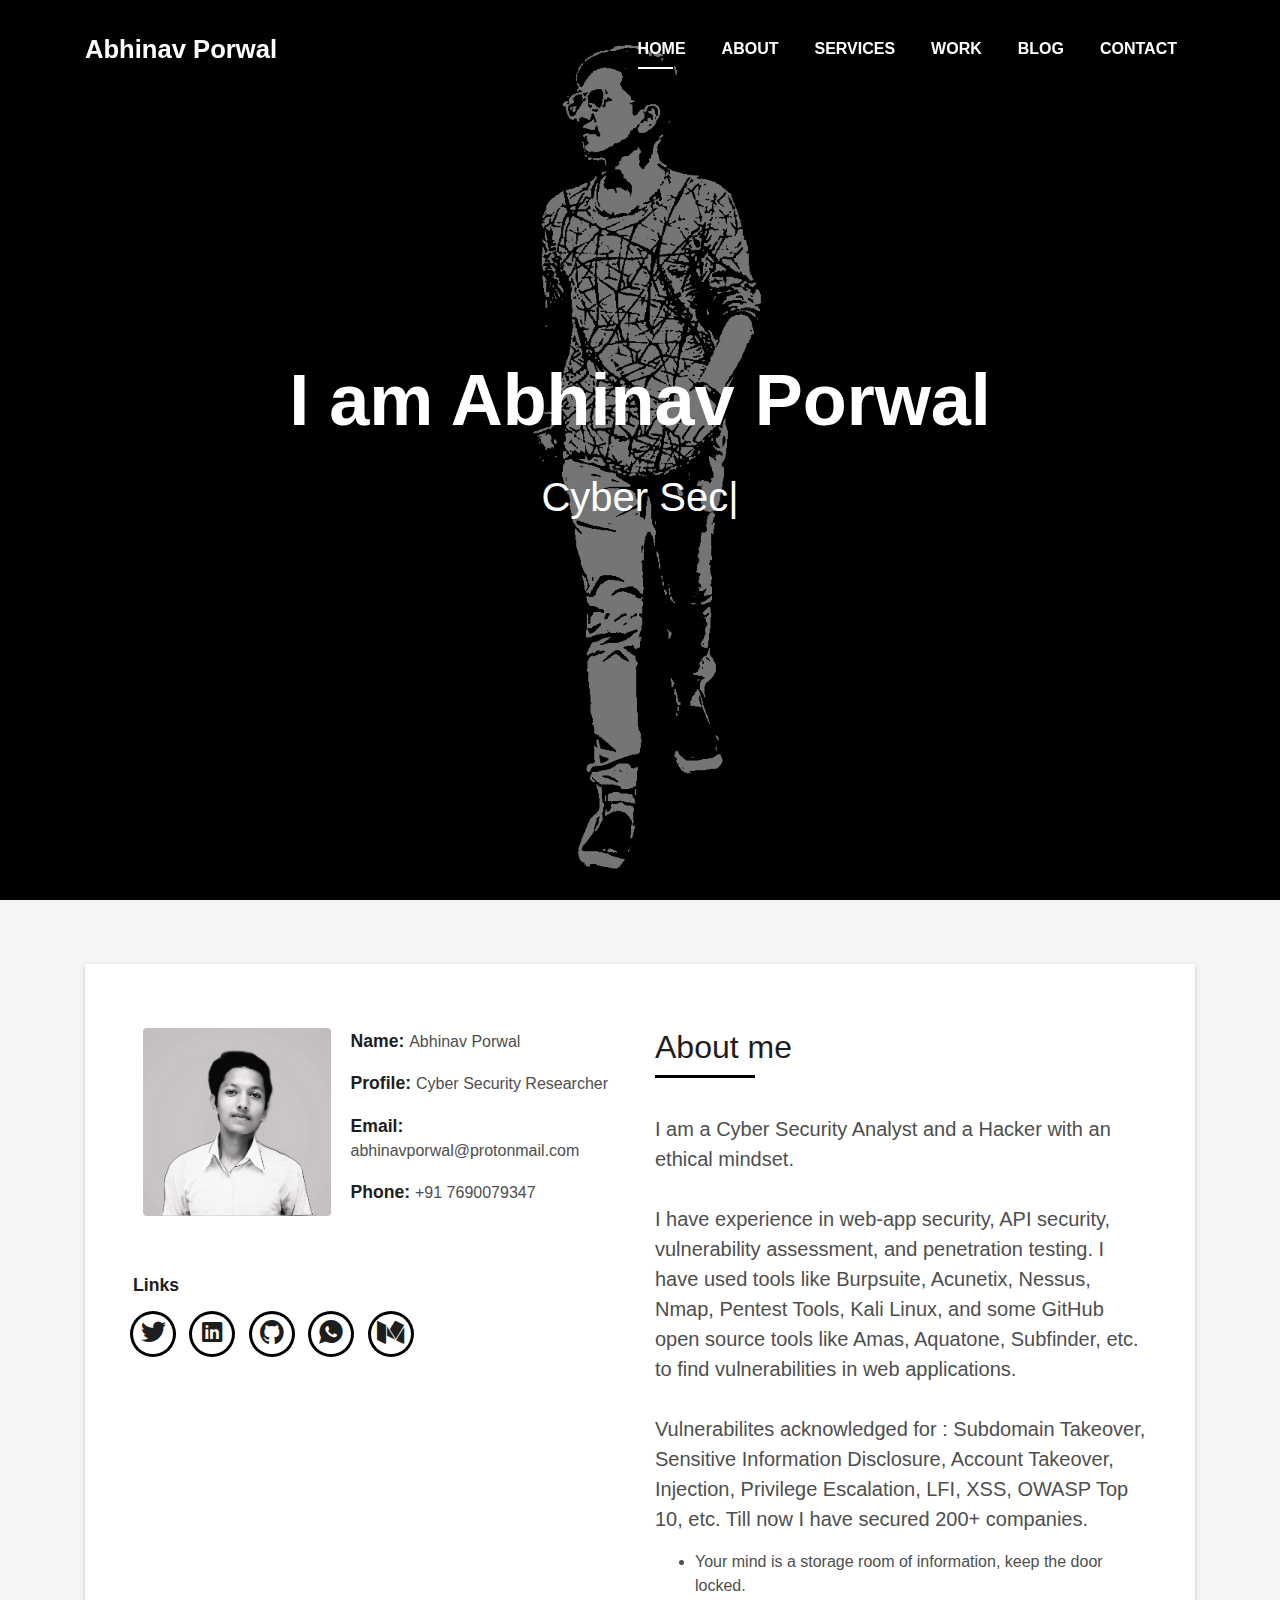
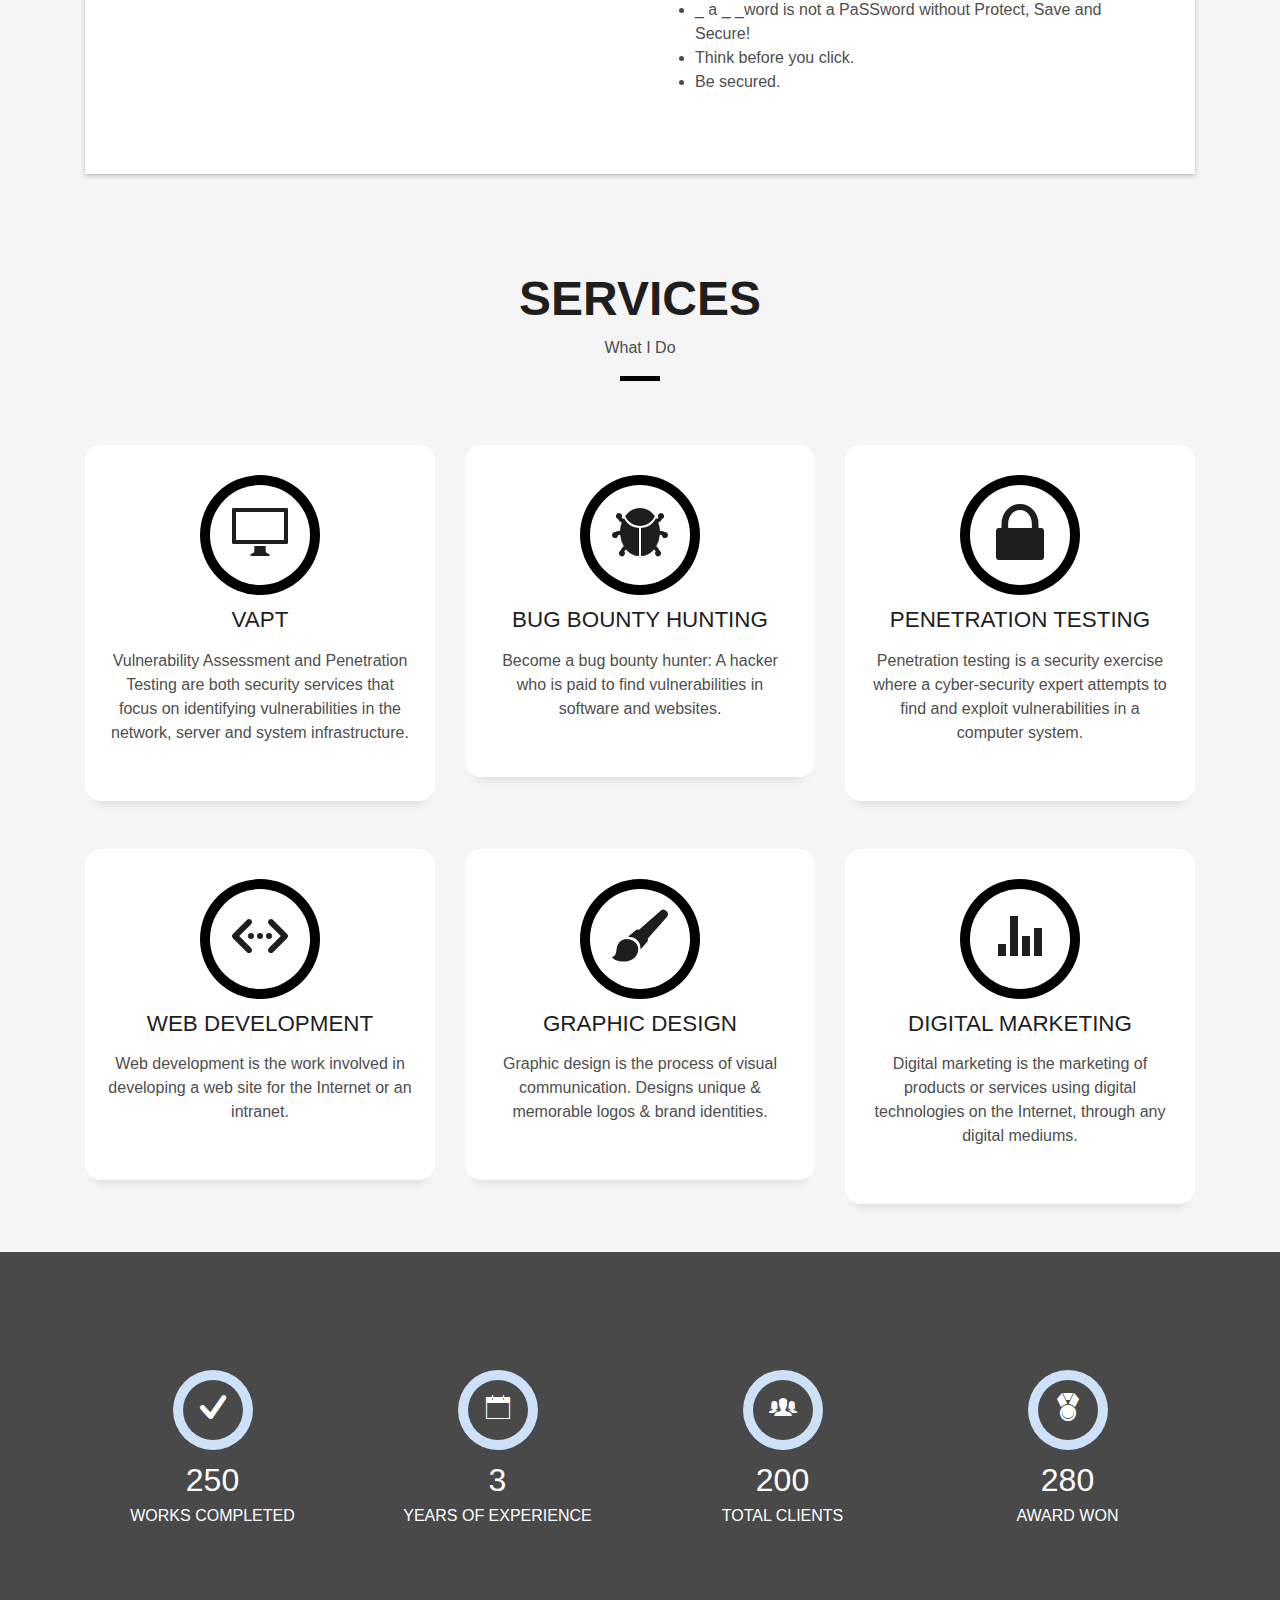
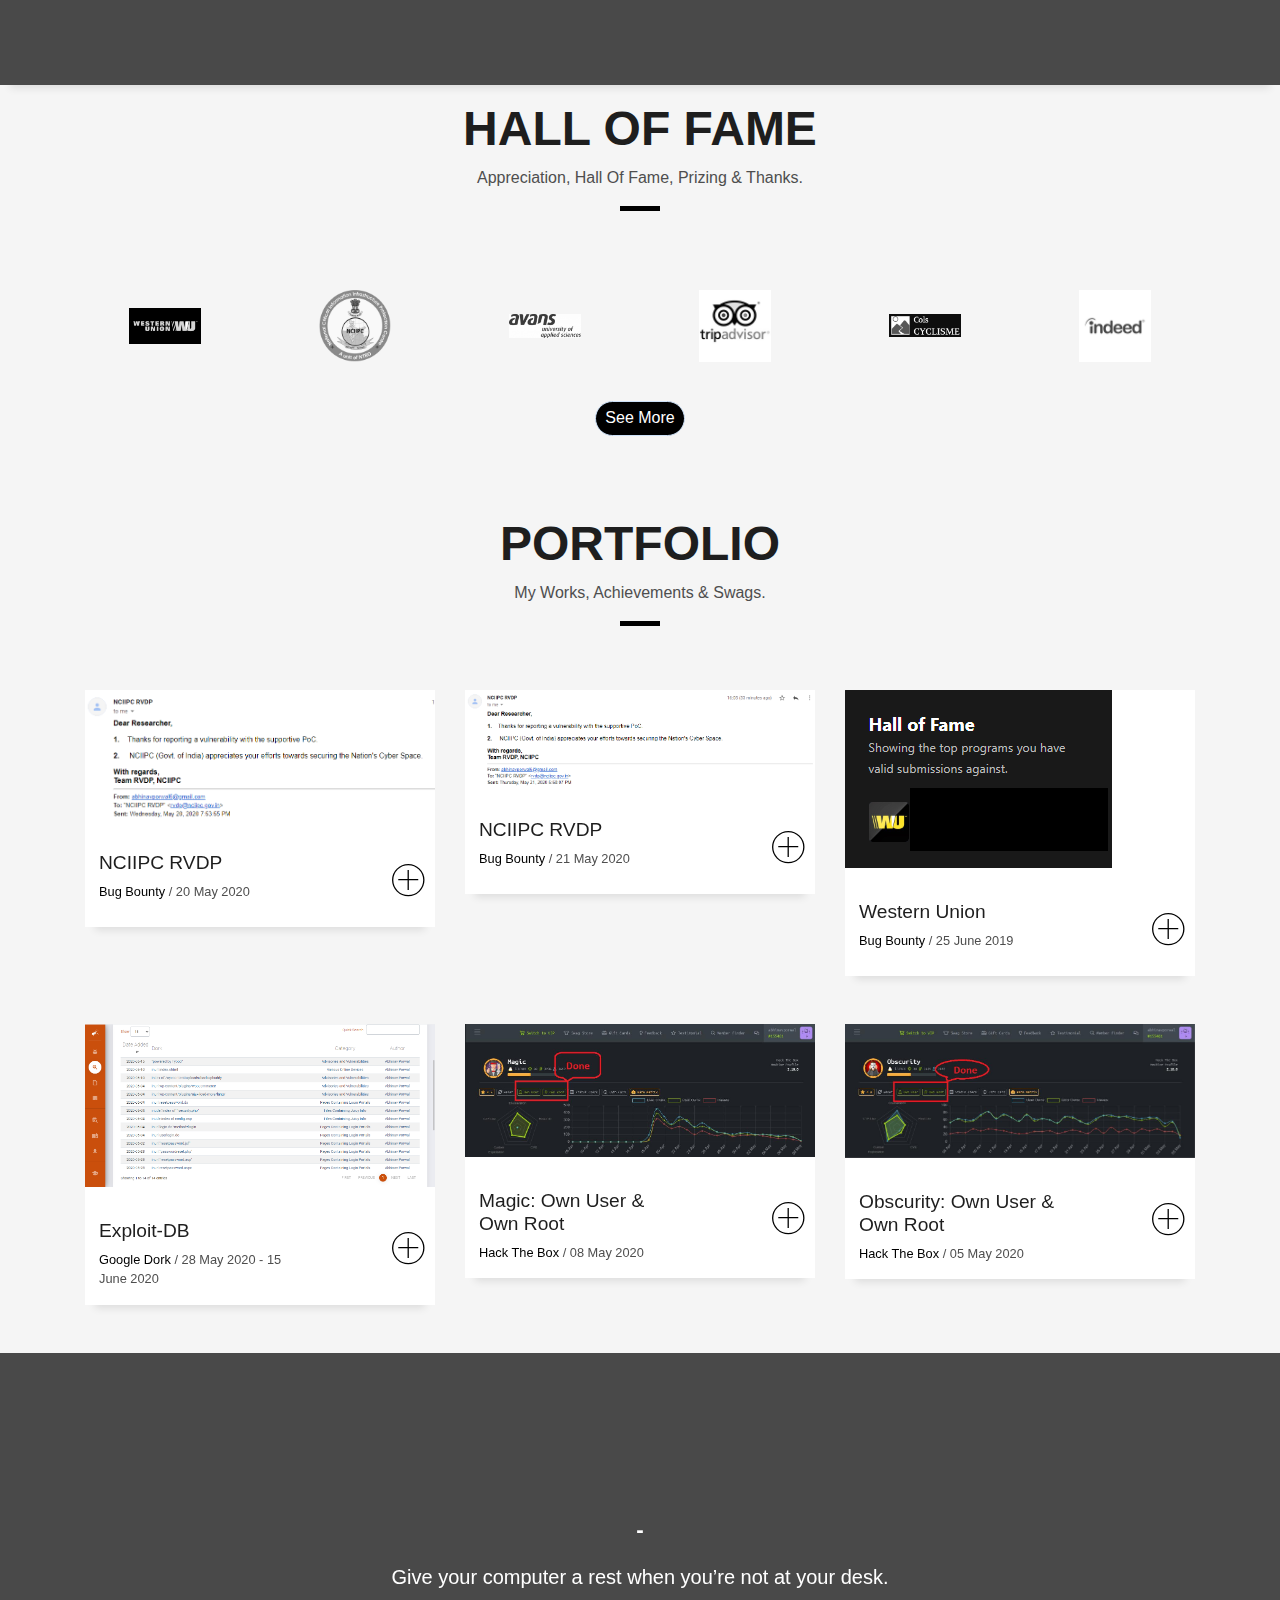
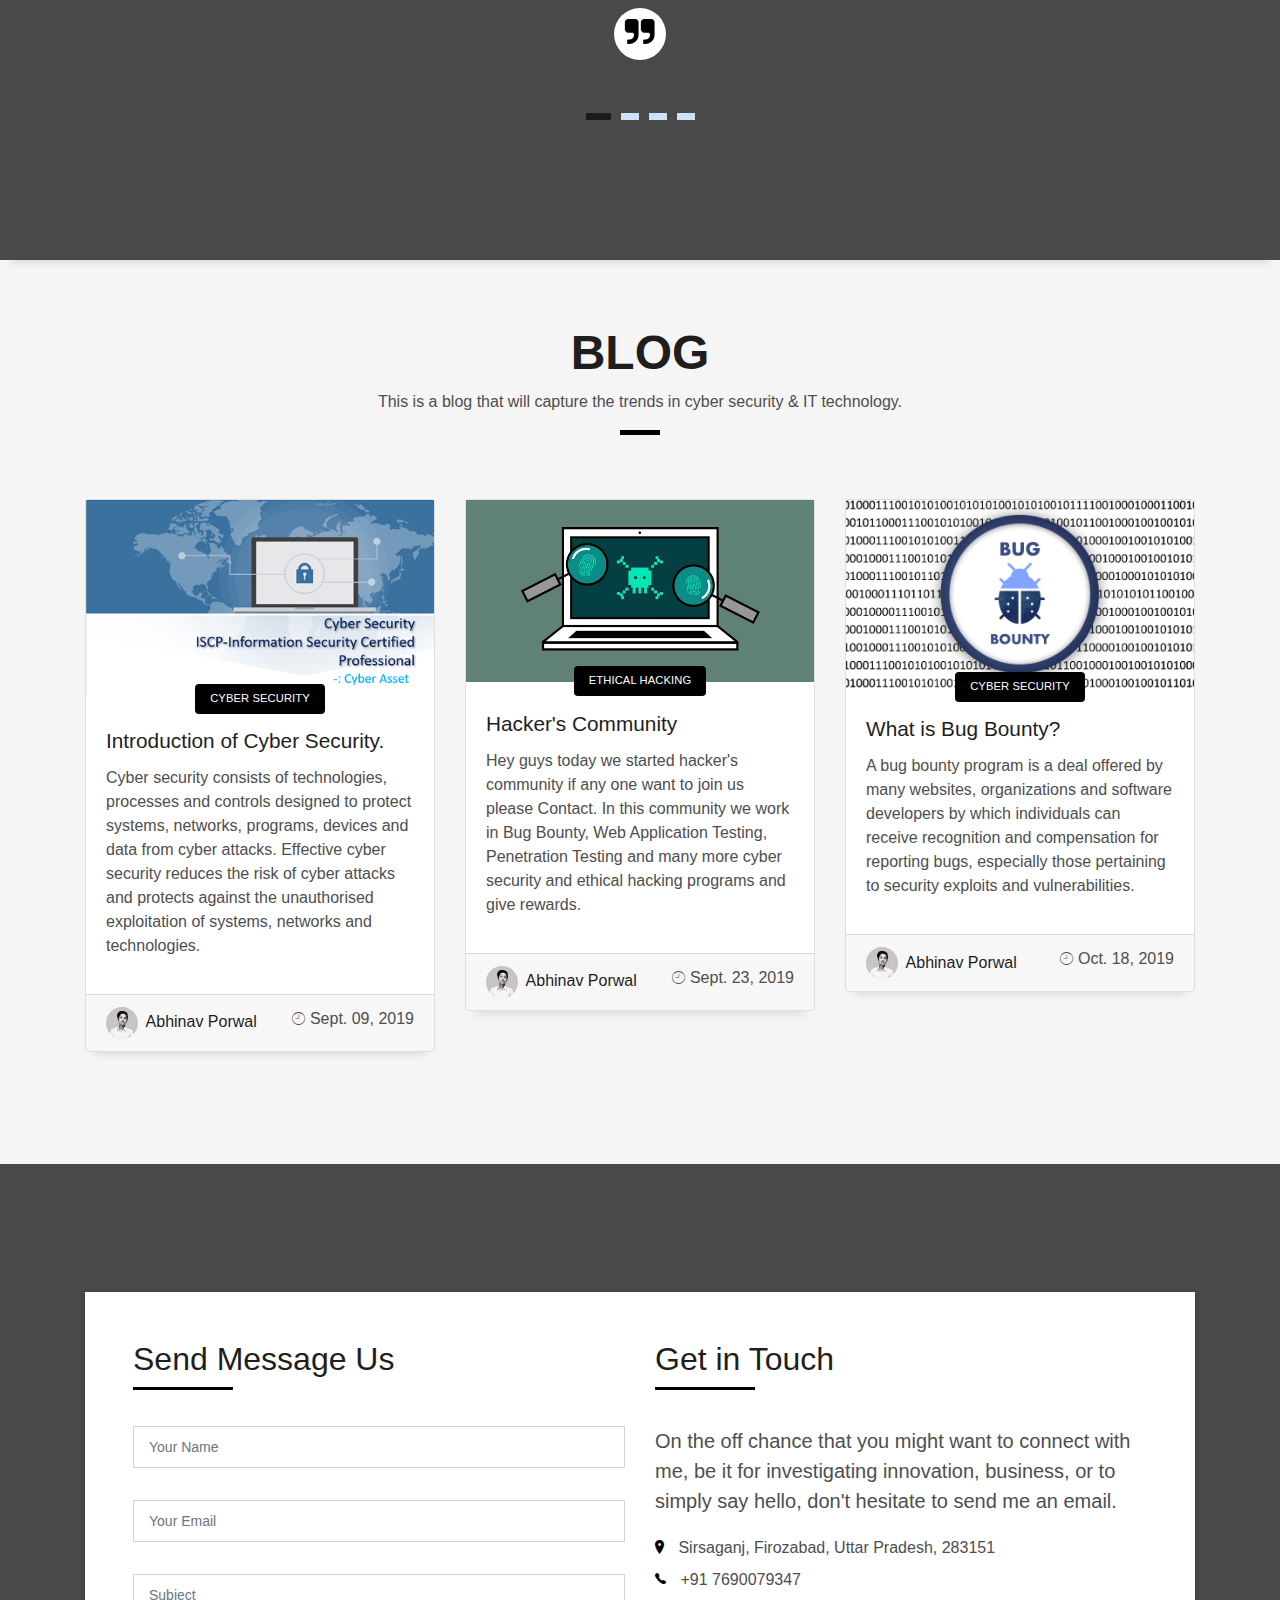
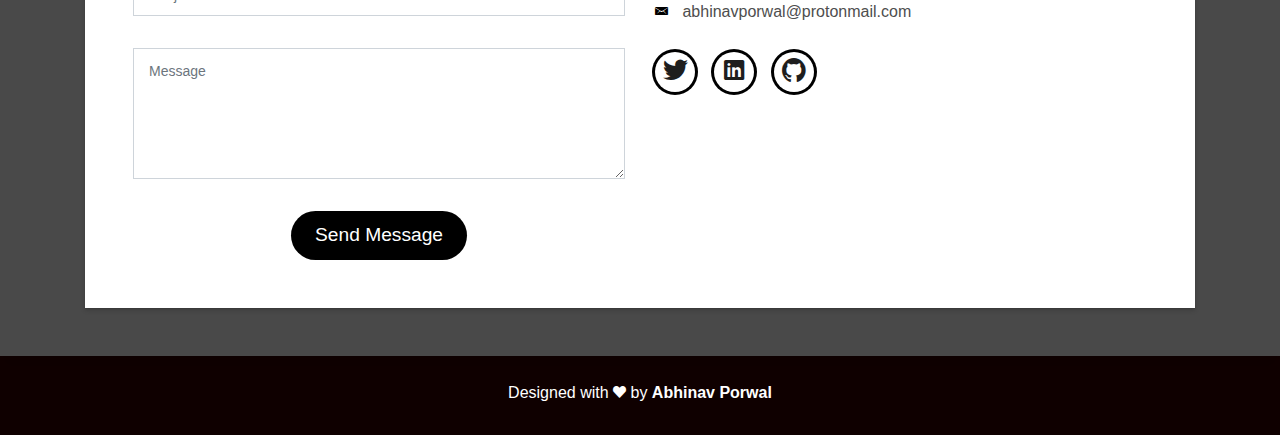
==== commit f6f2cbf3: "Update index.html" ====
--- a/portfolio/index.html
+++ b/portfolio/index.html
@@ -64,7 +64,7 @@
             <a class="nav-link js-scroll" href="#work">Work</a>
           </li>
           <li class="nav-item">
-            <a class="nav-link js-scroll" href="https://cyberasset-india.blogspot.com/">Blog</a>
+            <a class="nav-link js-scroll" href="#">Blog</a>
           </li>
           <li class="nav-item">
             <a class="nav-link js-scroll" href="#contact">Contact</a>
@@ -112,7 +112,7 @@
                       <div class="about-info">
                         <p><span class="title-s">Name: </span> <span>Abhinav Porwal</span></p>
                         <p><span class="title-s">Profile: </span> <span>Cyber Security Researcher</span></p>
-                        <p><span class="title-s">Email: </span> <span>abhinavporwal6@gmail.com</span></p>
+                        <p><span class="title-s">Email: </span> <span>abhinavporwal@protonmail.com</span></p>
                         <p><span class="title-s">Phone: </span> <span>+91 7690079347</span></p>
                       </div>
                     </div>
@@ -139,16 +139,11 @@
                   <div class="socials">
                     <p class="title-s">Links</p>
                       <ul>
-                        <li><a href="https://www.facebook.com/abhinav.porwal.180"><span class="ico-circle"><i class="ion-social-facebook"></i></span></a></li>
-                        <li><a href="https://www.instagram.com/_abhinav_porwal_/"><span class="ico-circle"><i class="ion-social-instagram"></i></span></a></li>
                         <li><a href="https://twitter.com/abhinavporwal4"><span class="ico-circle"><i class="ion-social-twitter"></i></span></a></li>
                         <li><a href="https://www.linkedin.com/in/abhinavporwal6"><span class="ico-circle"><i class="ion-social-linkedin"></i></span></a></li>
-                        <li><a href="https://github.com/abhinavporwal"><span class="ico-circle"><i class="ion-social-github"></i></span></a></li><br><br>
+                        <li><a href="https://github.com/abhinavporwal"><span class="ico-circle"><i class="ion-social-github"></i></span></a></li>
                         <li><a href="https://wa.me/917690079347"><span class="ico-circle"><i class="ion-social-whatsapp"></i></span></a></li>
-                        <li><a href="https://t.me/abhinavporwal"><span class="ico-circle"><i class="fa fa-telegram"></i></span></a></li>
                         <li><a href="https://medium.com/@abhinavporwal6"><span class="ico-circle"><i class="fa fa-medium"></i></span></a></li>
-                        <li><a href="https://bugcrowd.com/abhinavporwal"><span class="ico-circle"><i class="fa fa-bold"></i></span></a></li>
-                        <li><a href="https://hackerone.com/abhinavporwal"><span class="ico-circle"><i class="fa fa-header"></i></span></a></li>
                       </ul>
                   </div>
                 </div>
@@ -160,7 +155,11 @@
                       </h5>
                     </div>
                     <p class="lead">
-                      I am Computer Science Engineer Certified in Cyber Security, Digital Marketing and Web Development. My area of interest generally lies in these following skills & I am confident in performing any task related to this field. I am always open to learn new things specially from my own mistakes. At end of the day It is all about learning from daily task and have a tick to each achievement that I achieve at end of the day.
+                      I am a Cyber Security Analyst and a Hacker with an ethical mindset.<br><br>
+
+I have experience in web-app security, API security, vulnerability assessment, and penetration testing. I have used tools like Burpsuite, Acunetix, Nessus, Nmap, Pentest Tools, Kali Linux, and some GitHub open source tools like Amas, Aquatone, Subfinder, etc. to find vulnerabilities in web applications.<br><br> 
+
+Vulnerabilites acknowledged for : Subdomain Takeover, Sensitive Information Disclosure, Account Takeover, Injection, Privilege Escalation, LFI, XSS, OWASP Top 10, etc. Till now I have secured 200+ companies.
                     </p>
                     <p class="lead"><ul>
                     	<li>Your mind is a storage room of information, keep the door locked.</li>
@@ -287,7 +286,7 @@
                 <span class="ico-circle"><i class="ion-checkmark-round"></i></span>
               </div>
               <div class="counter-num">
-                <p class="counter">8</p>
+                <p class="counter">250</p>
                 <span class="counter-text">WORKS COMPLETED</span>
               </div>
             </div>
@@ -298,7 +297,7 @@
                 <span class="ico-circle"><i class="ion-ios-calendar-outline"></i></span>
               </div>
               <div class="counter-num">
-                <p class="counter">2</p>
+                <p class="counter">3</p>
                 <span class="counter-text">YEARS OF EXPERIENCE</span>
               </div>
             </div>
@@ -309,7 +308,7 @@
                 <span class="ico-circle"><i class="ion-ios-people"></i></span>
               </div>
               <div class="counter-num">
-                <p class="counter">5</p>
+                <p class="counter">200</p>
                 <span class="counter-text">TOTAL CLIENTS</span>
               </div>
             </div>
@@ -320,7 +319,7 @@
                 <span class="ico-circle"><i class="ion-ribbon-a"></i></span>
               </div>
               <div class="counter-num">
-                <p class="counter">28</p>
+                <p class="counter">280</p>
                 <span class="counter-text">AWARD WON</span>
               </div>
             </div>
@@ -775,13 +774,11 @@
                       <ul class="list-ico">
                         <li><span class="ion-ios-location"></span> Sirsaganj, Firozabad, Uttar Pradesh, 283151</li>
                         <li><span class="ion-ios-telephone"></span> +91 7690079347</li>
-                        <li><span class="ion-email"></span> abhinavporwal6@gmail.com</li>
+                        <li><span class="ion-email"></span> abhinavporwal@protonmail.com</li>
                       </ul>
                     </div>
                     <div class="socials">
                       <ul>
-                        <li><a href="https://www.facebook.com/abhinav.porwal.180"><span class="ico-circle"><i class="ion-social-facebook"></i></span></a></li>
-                        <li><a href="https://www.instagram.com/_abhinav_porwal_/"><span class="ico-circle"><i class="ion-social-instagram"></i></span></a></li>
                         <li><a href="https://twitter.com/abhinavporwal4"><span class="ico-circle"><i class="ion-social-twitter"></i></span></a></li>
                         <li><a href="https://www.linkedin.com/in/abhinavporwal6"><span class="ico-circle"><i class="ion-social-linkedin"></i></span></a></li>
                         <li><a href="https://github.com/abhinavporwal"><span class="ico-circle"><i class="ion-social-github"></i></span></a></li>
@@ -830,4 +827,4 @@
 
 </body>
 
-</html>+</html>
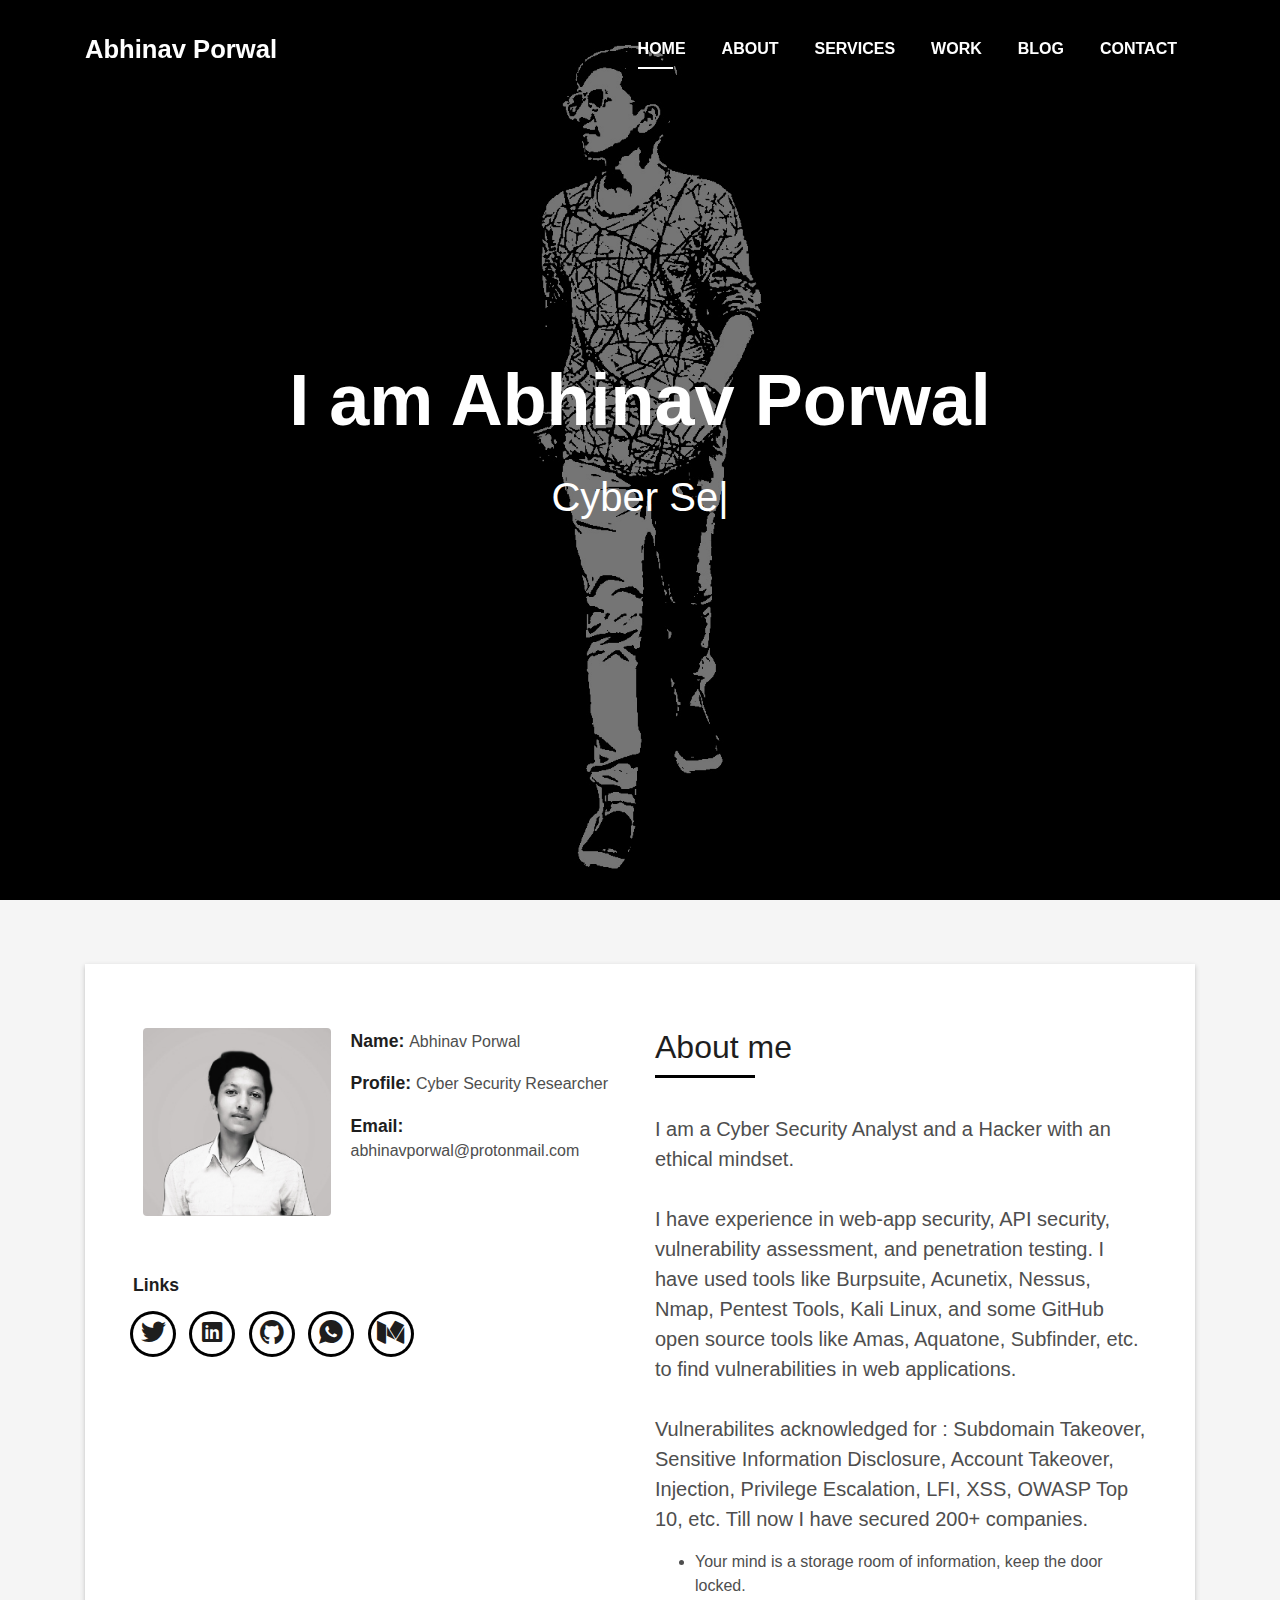
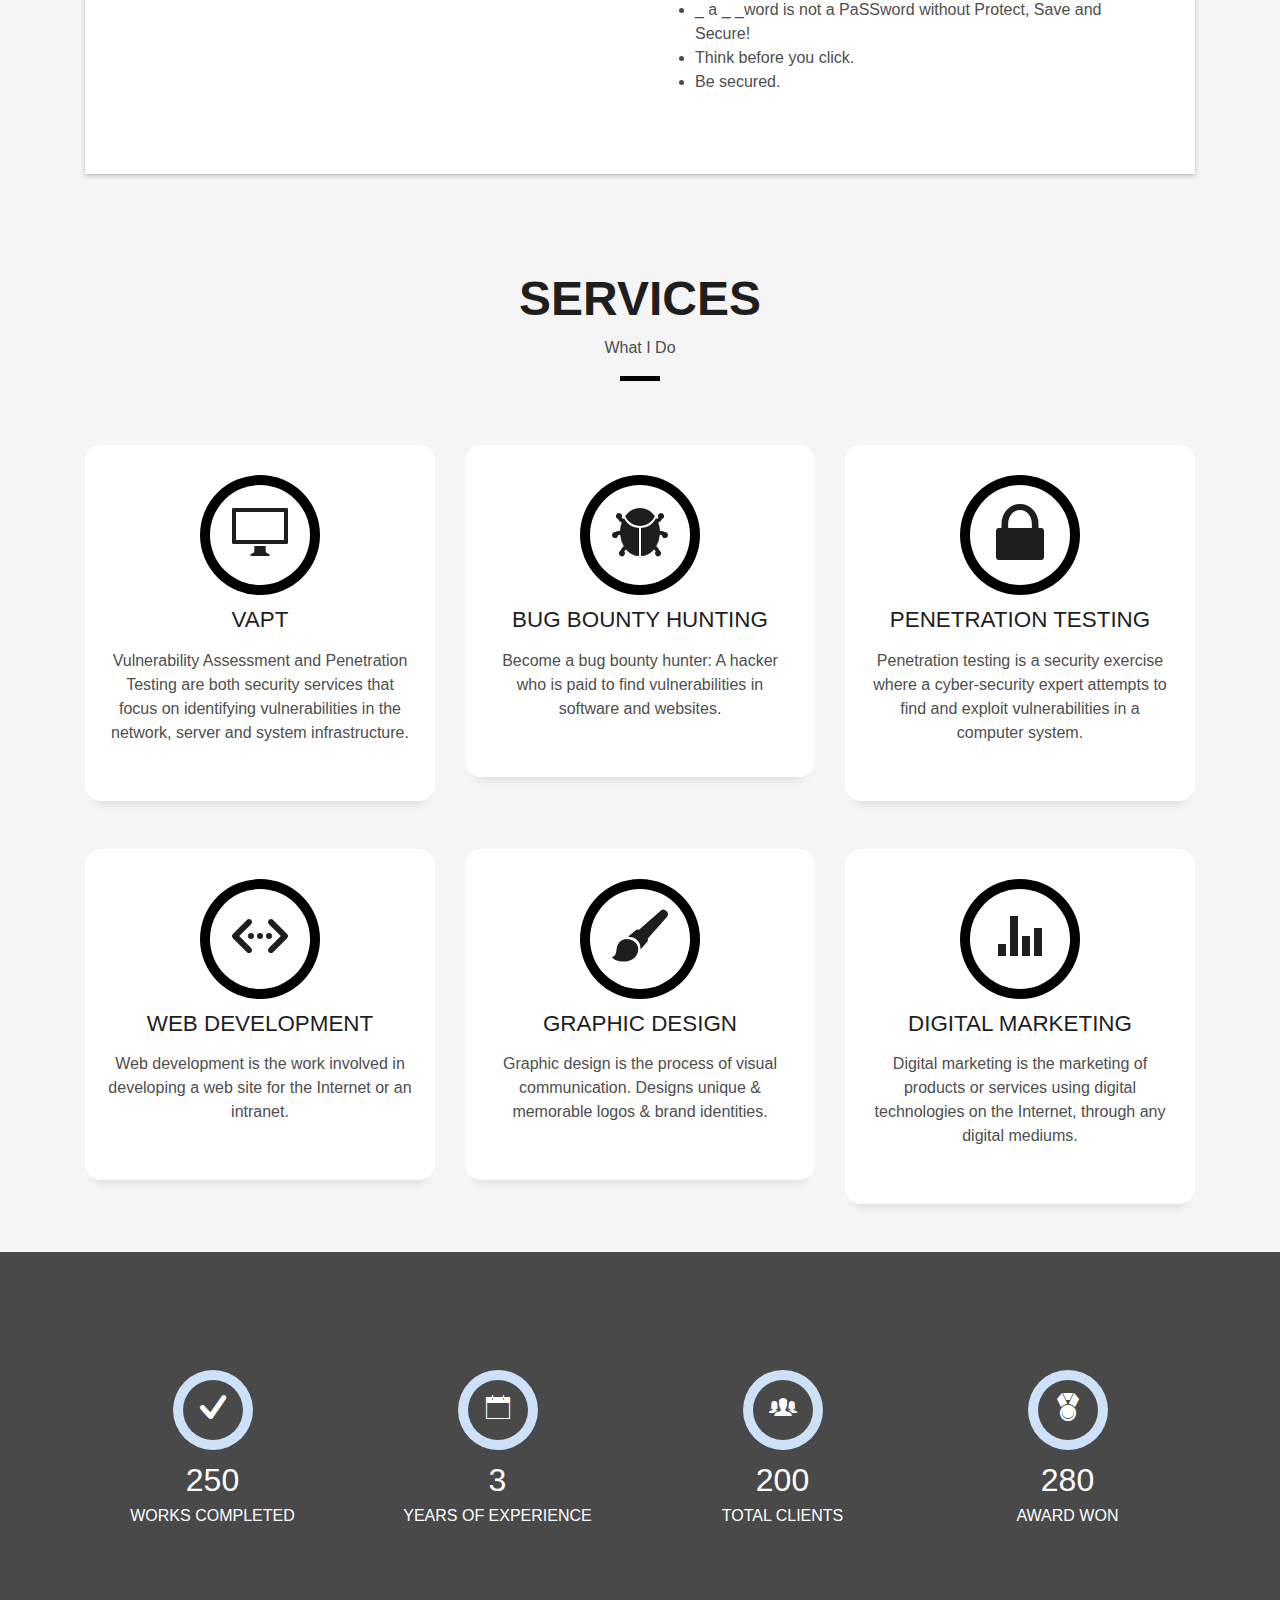
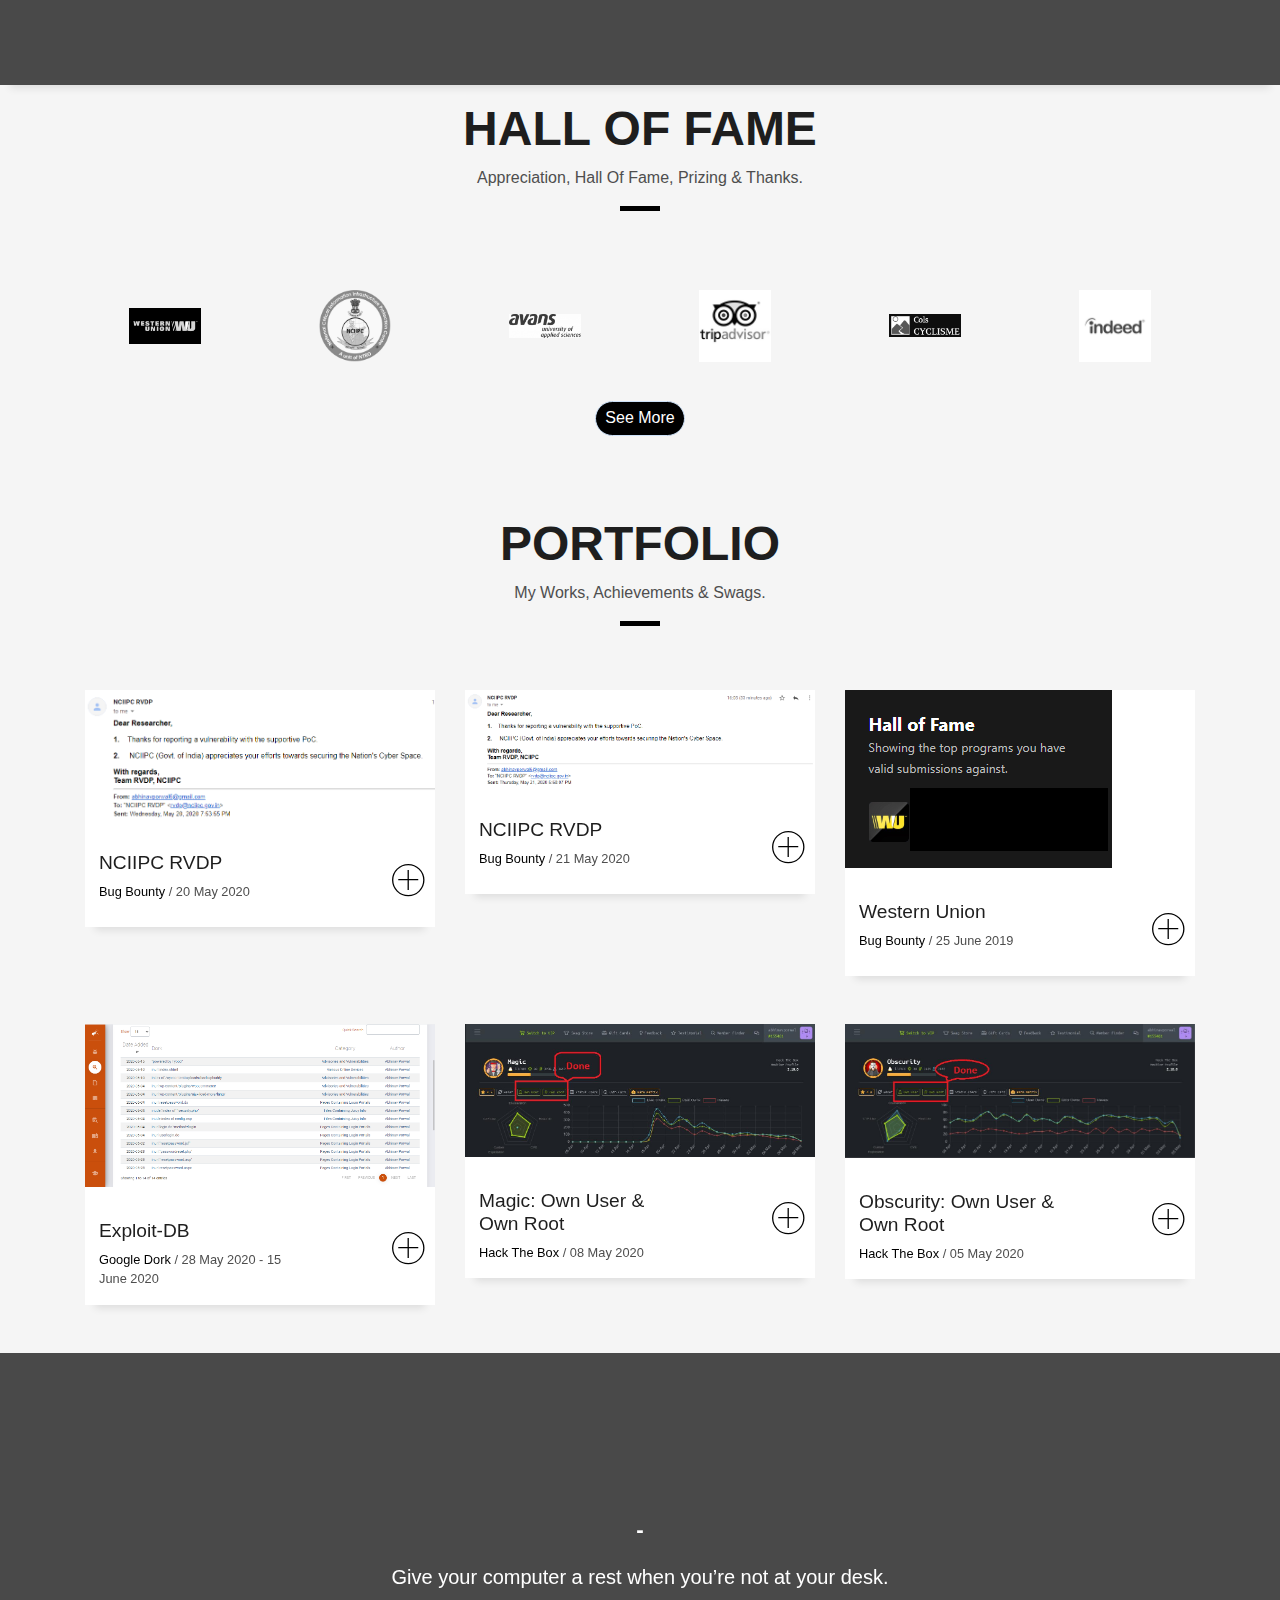
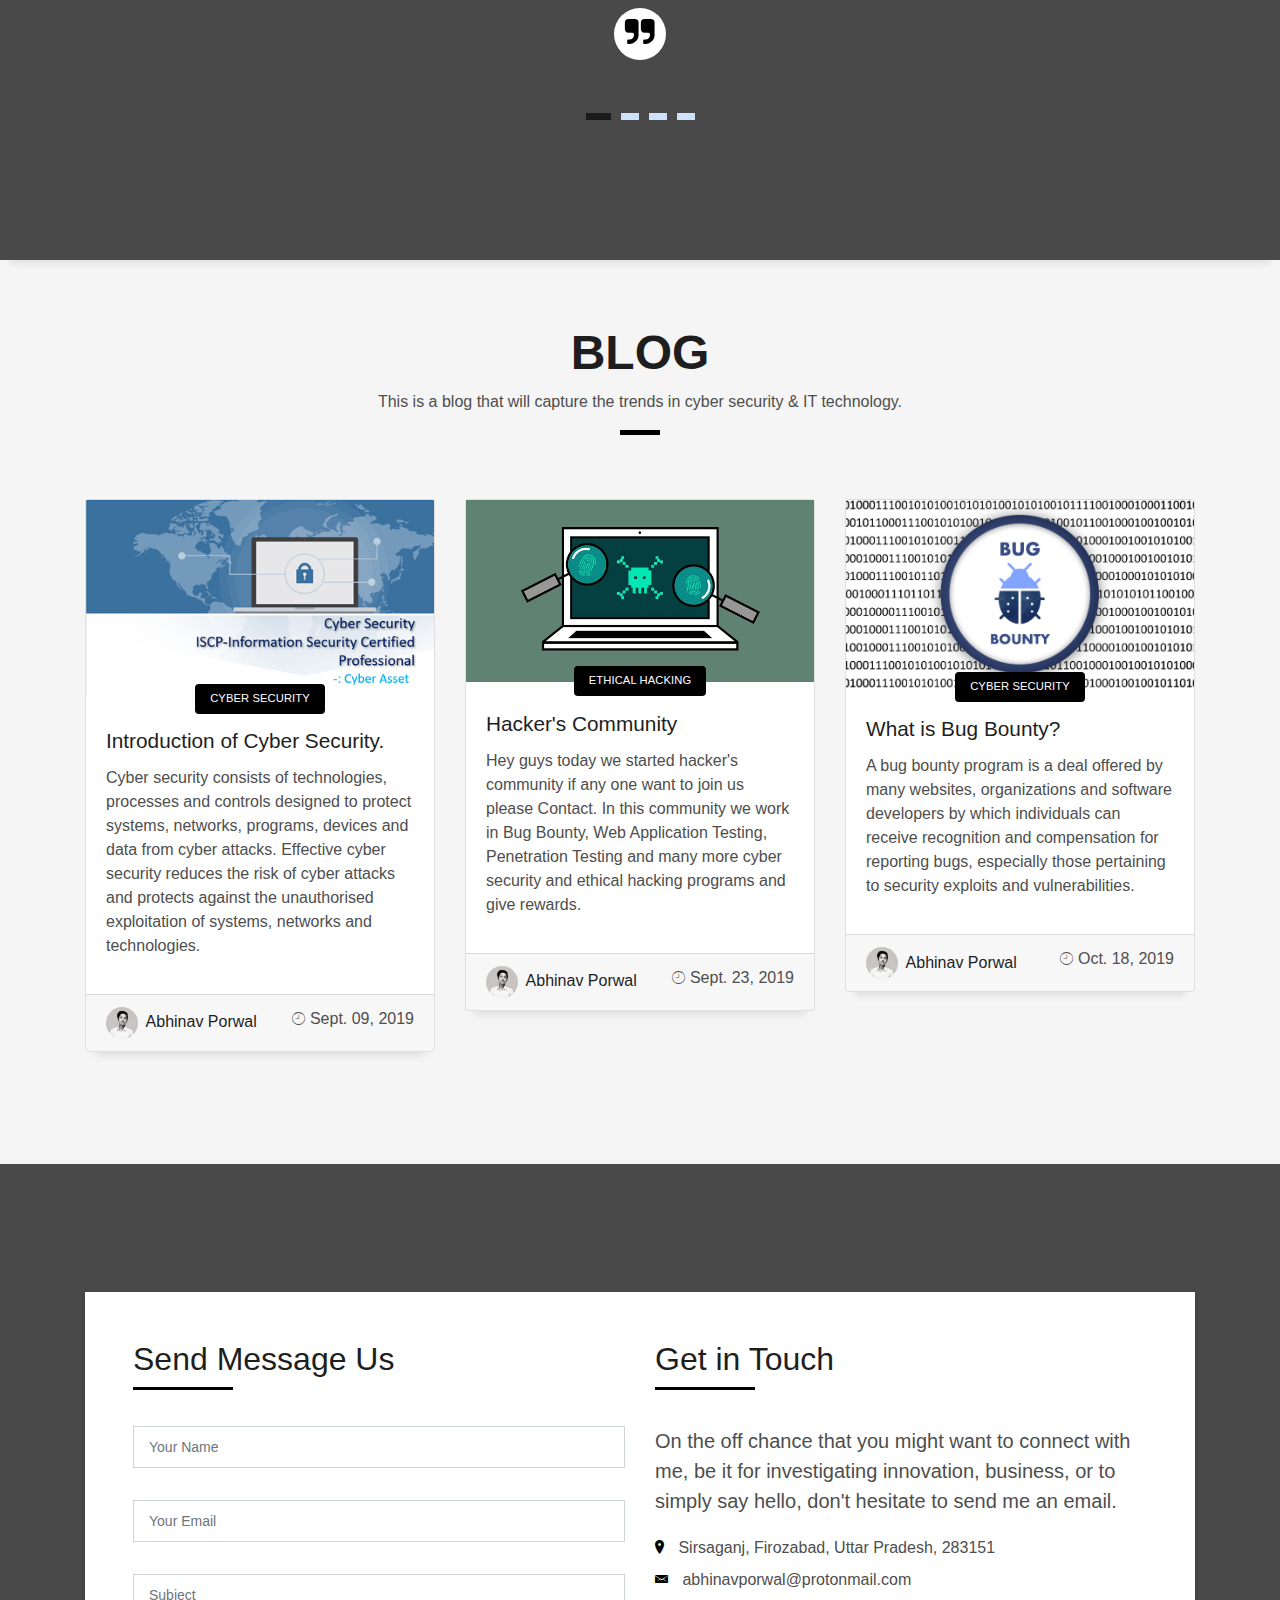
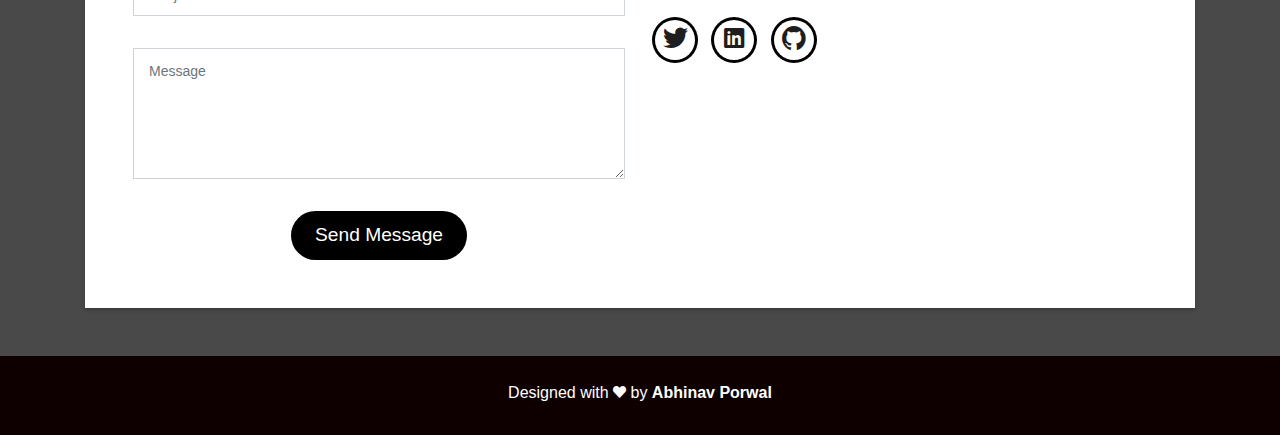
==== commit 987c1b85: "Update index.html" ====
--- a/portfolio/index.html
+++ b/portfolio/index.html
@@ -64,7 +64,7 @@
             <a class="nav-link js-scroll" href="#work">Work</a>
           </li>
           <li class="nav-item">
-            <a class="nav-link js-scroll" href="#">Blog</a>
+            <a class="nav-link js-scroll" href="https://abhinav-porwal.blogspot.com/">Blog</a>
           </li>
           <li class="nav-item">
             <a class="nav-link js-scroll" href="#contact">Contact</a>
@@ -113,7 +113,7 @@
                         <p><span class="title-s">Name: </span> <span>Abhinav Porwal</span></p>
                         <p><span class="title-s">Profile: </span> <span>Cyber Security Researcher</span></p>
                         <p><span class="title-s">Email: </span> <span>abhinavporwal@protonmail.com</span></p>
-                        <p><span class="title-s">Phone: </span> <span>+91 7690079347</span></p>
+                 
                       </div>
                     </div>
                   </div>
@@ -773,7 +773,6 @@
                       </p>
                       <ul class="list-ico">
                         <li><span class="ion-ios-location"></span> Sirsaganj, Firozabad, Uttar Pradesh, 283151</li>
-                        <li><span class="ion-ios-telephone"></span> +91 7690079347</li>
                         <li><span class="ion-email"></span> abhinavporwal@protonmail.com</li>
                       </ul>
                     </div>
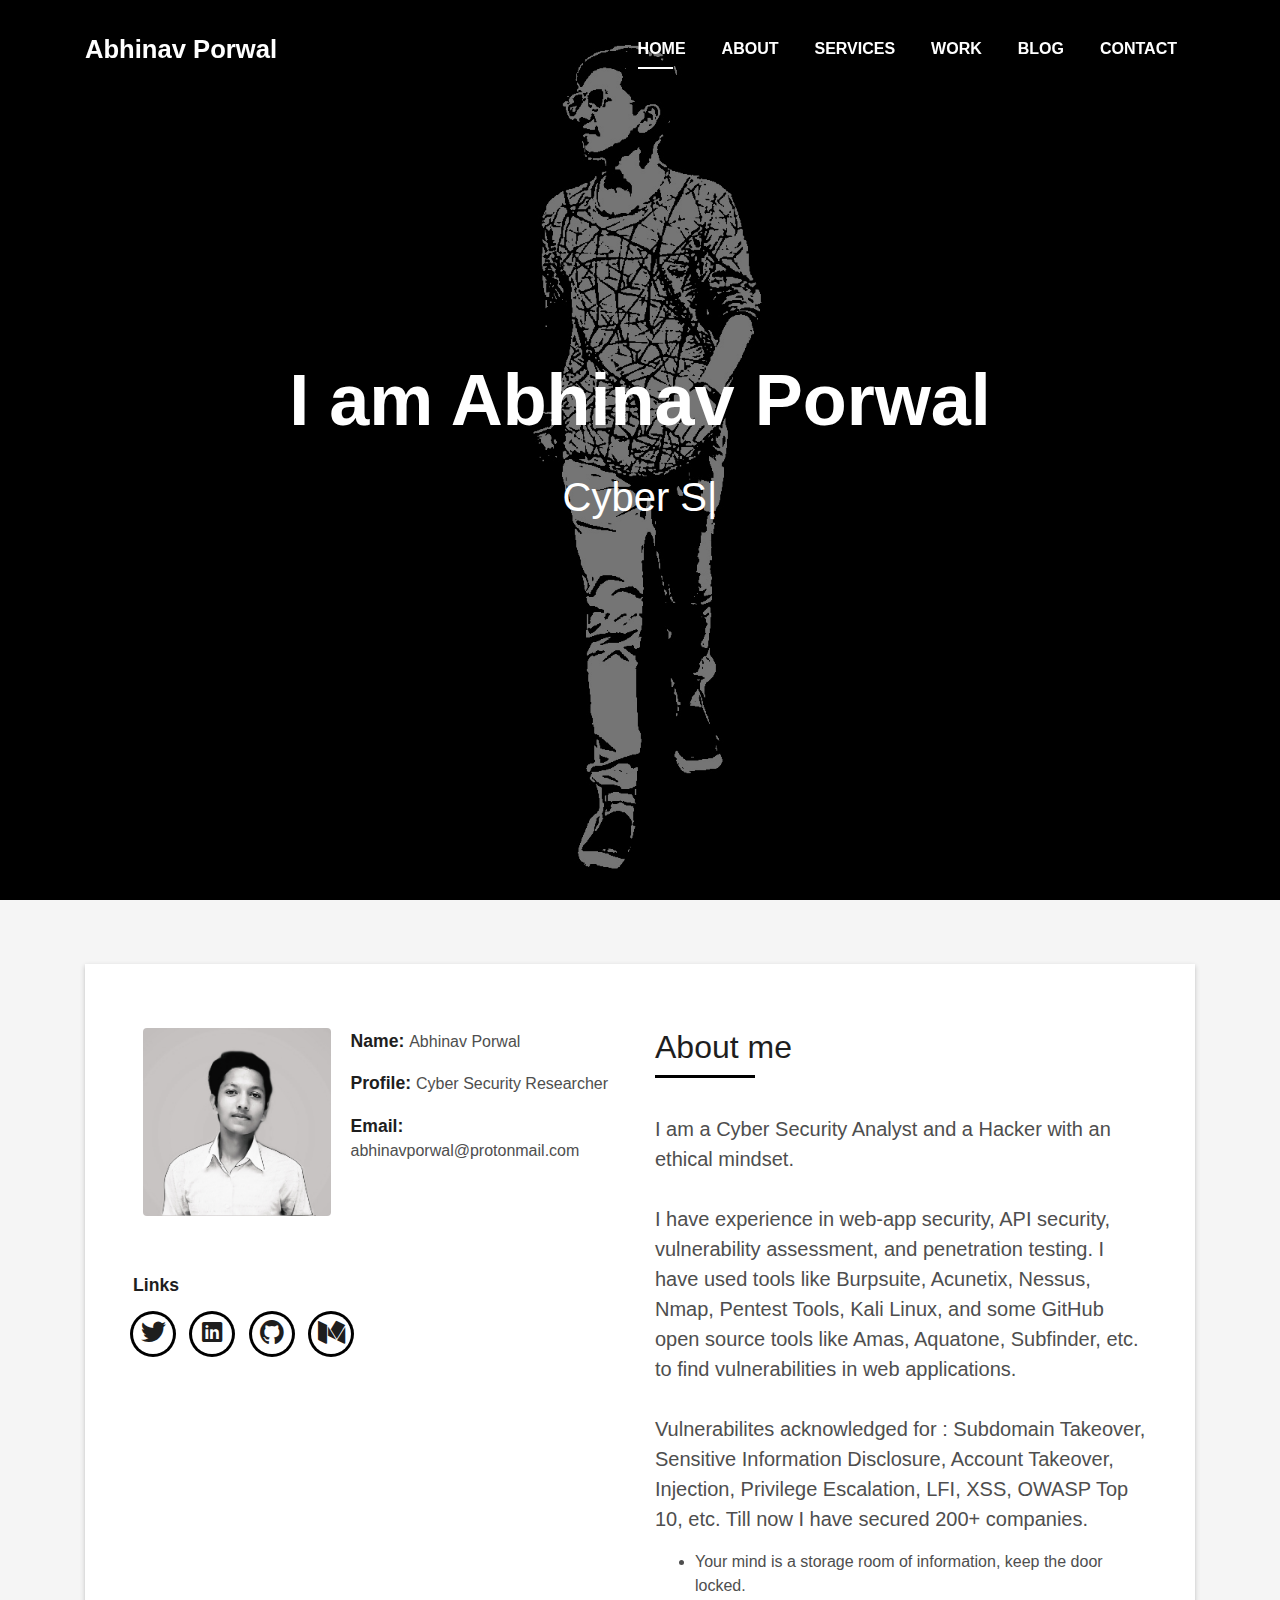
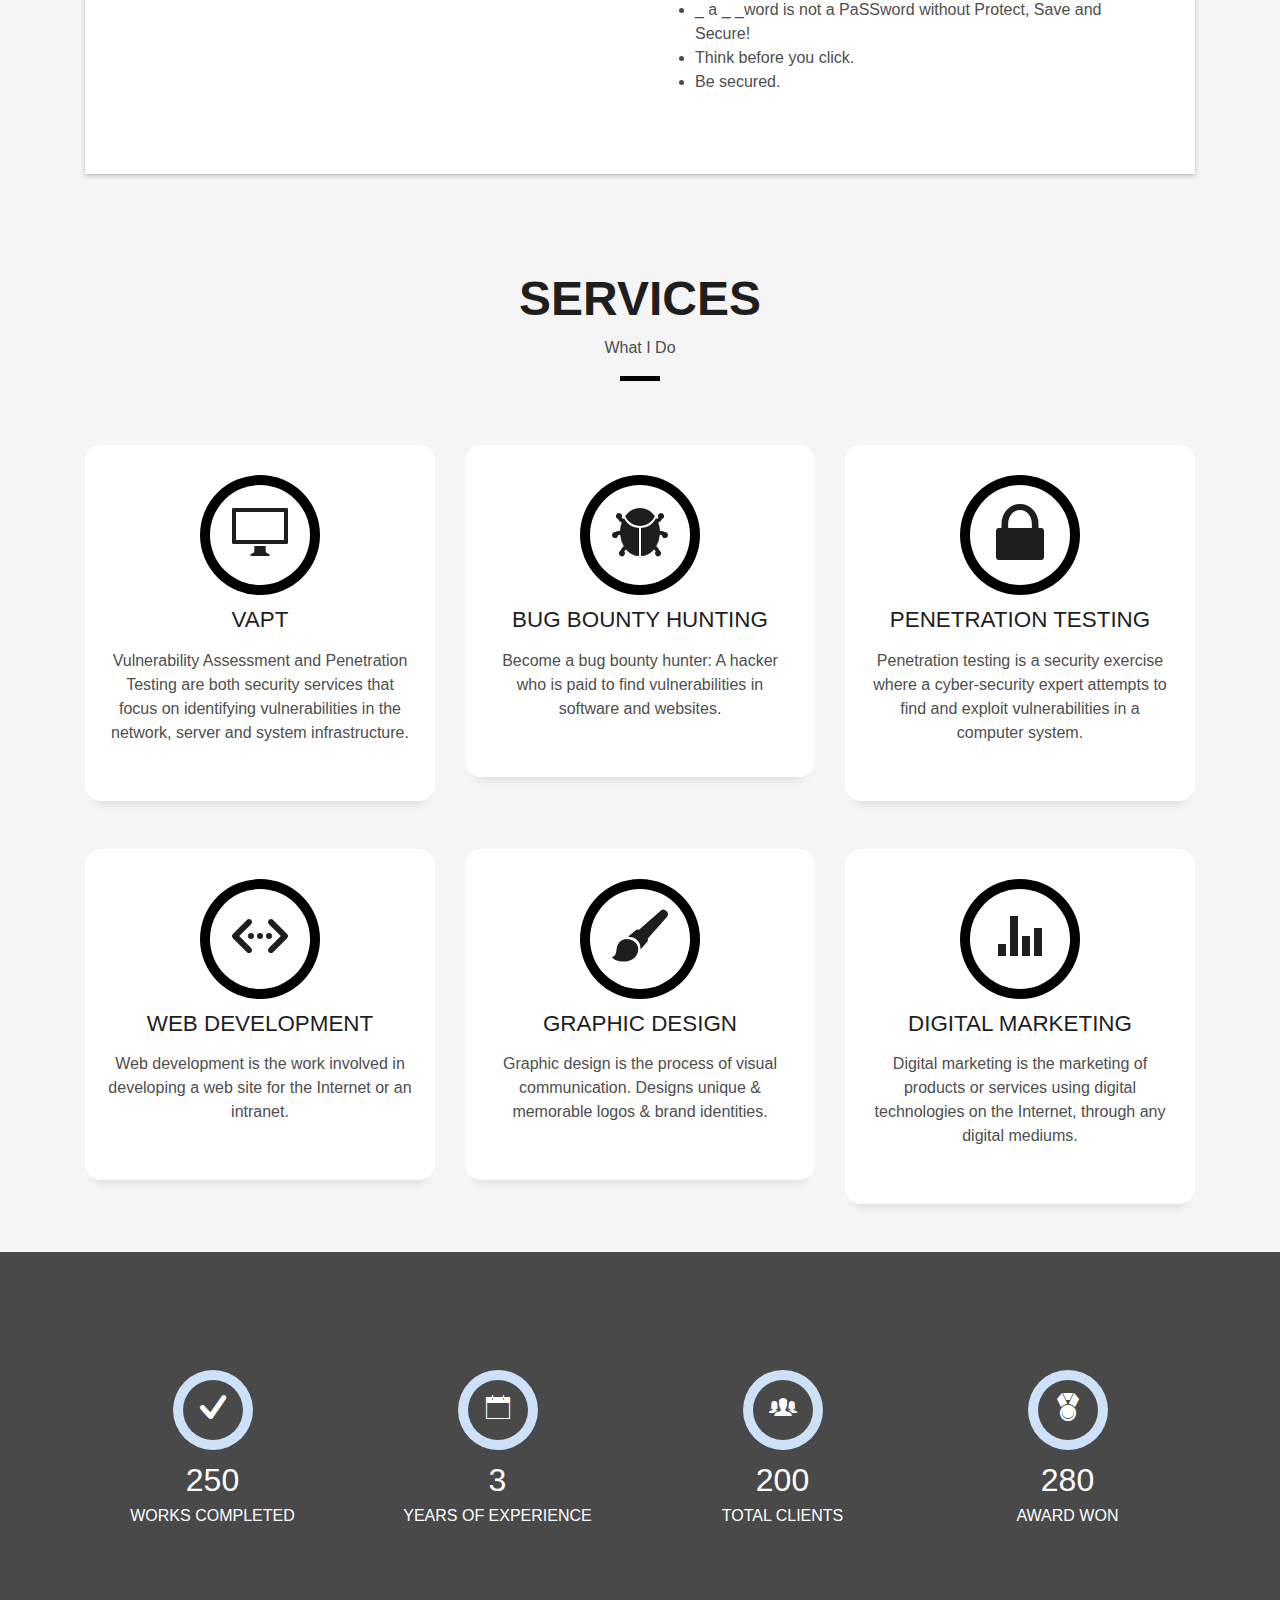
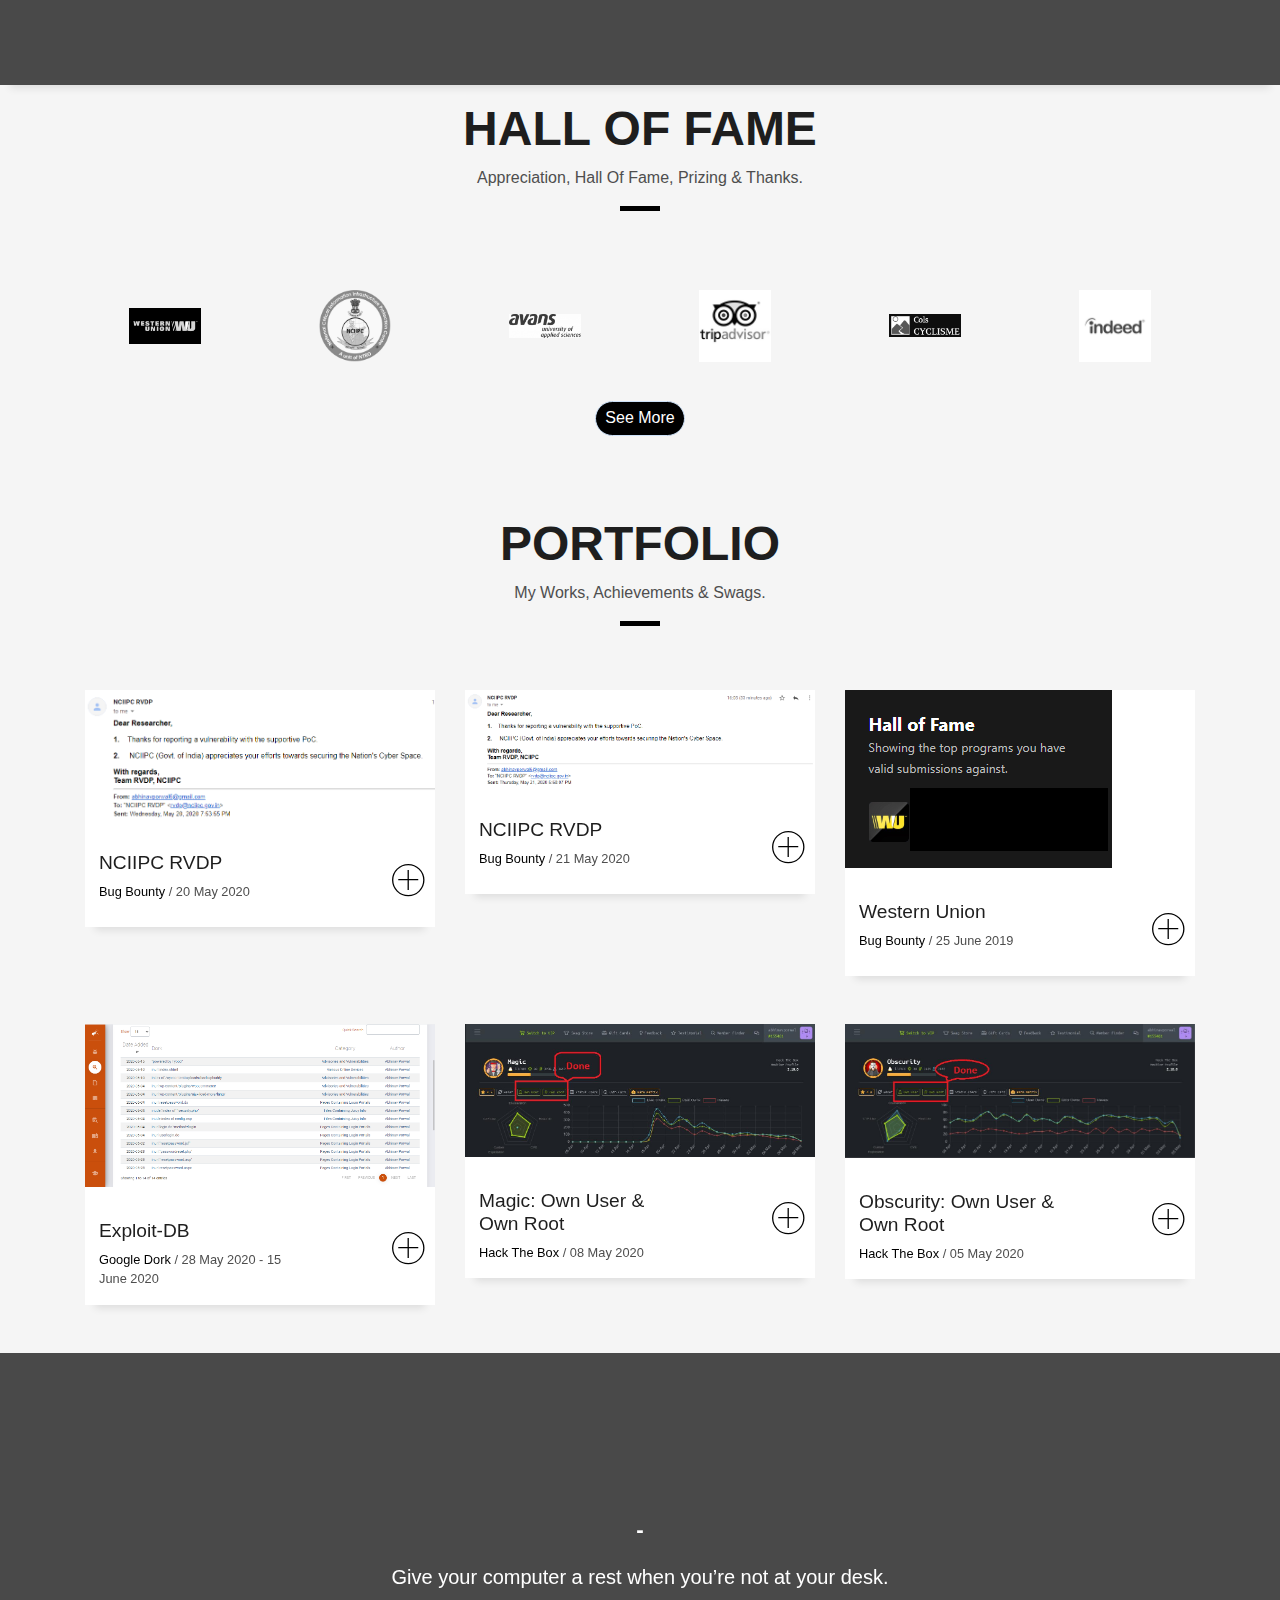
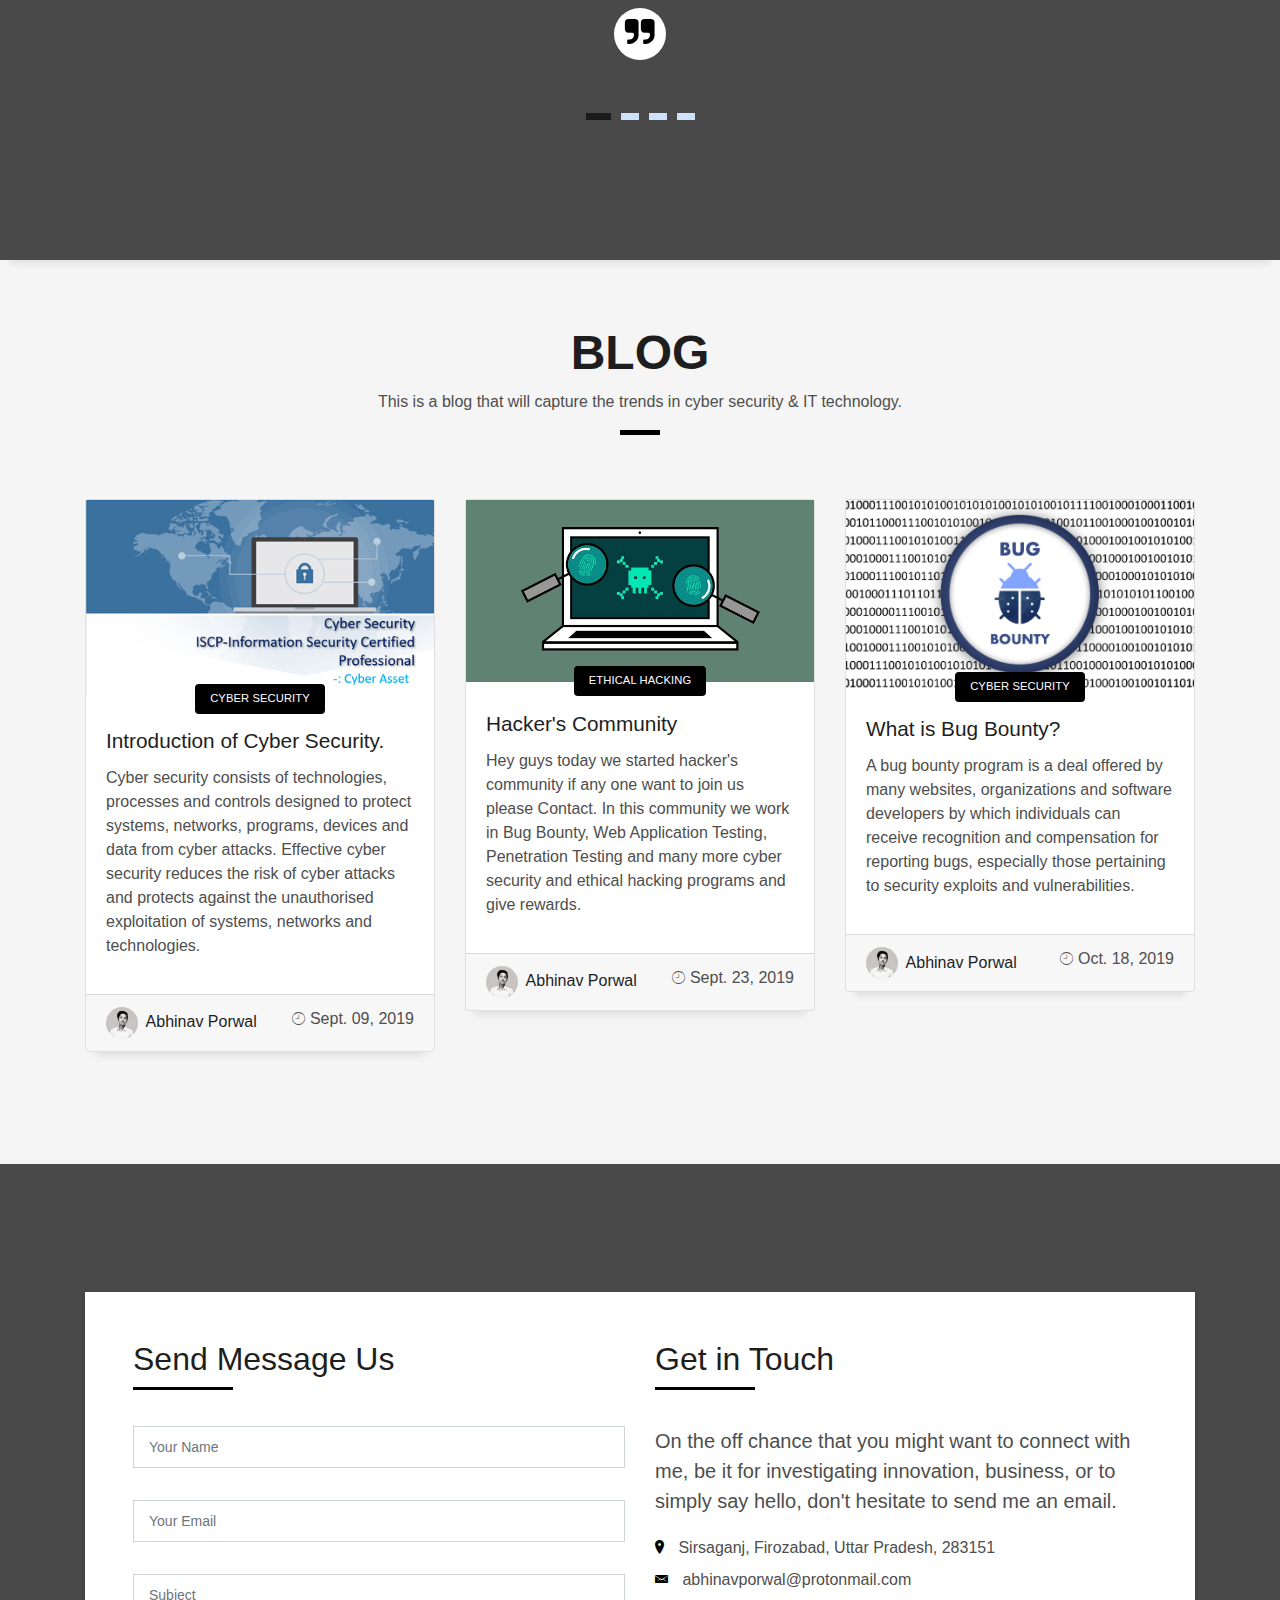
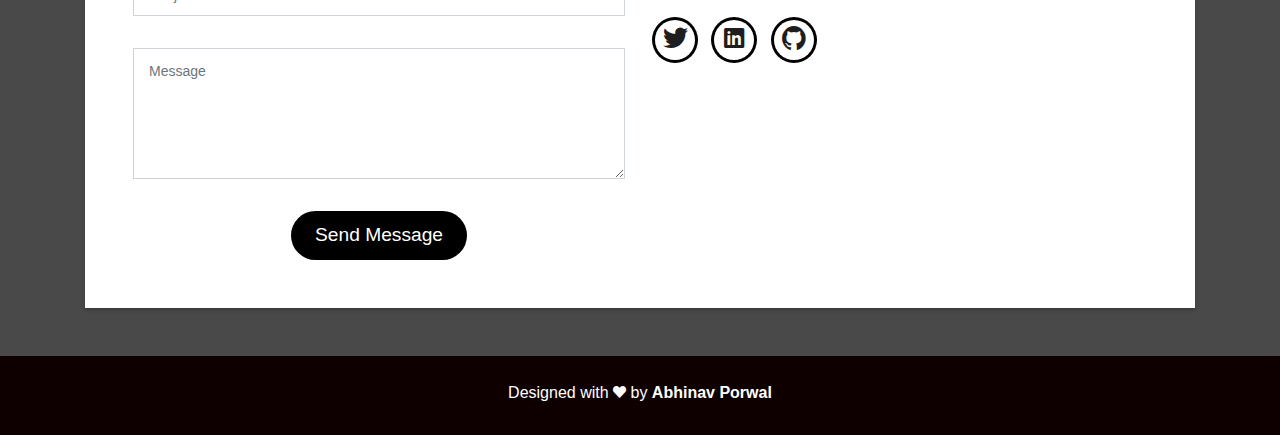
==== commit 5d6aafaa: "Update index.html" ====
--- a/portfolio/index.html
+++ b/portfolio/index.html
@@ -142,7 +142,6 @@
                         <li><a href="https://twitter.com/abhinavporwal4"><span class="ico-circle"><i class="ion-social-twitter"></i></span></a></li>
                         <li><a href="https://www.linkedin.com/in/abhinavporwal6"><span class="ico-circle"><i class="ion-social-linkedin"></i></span></a></li>
                         <li><a href="https://github.com/abhinavporwal"><span class="ico-circle"><i class="ion-social-github"></i></span></a></li>
-                        <li><a href="https://wa.me/917690079347"><span class="ico-circle"><i class="ion-social-whatsapp"></i></span></a></li>
                         <li><a href="https://medium.com/@abhinavporwal6"><span class="ico-circle"><i class="fa fa-medium"></i></span></a></li>
                       </ul>
                   </div>
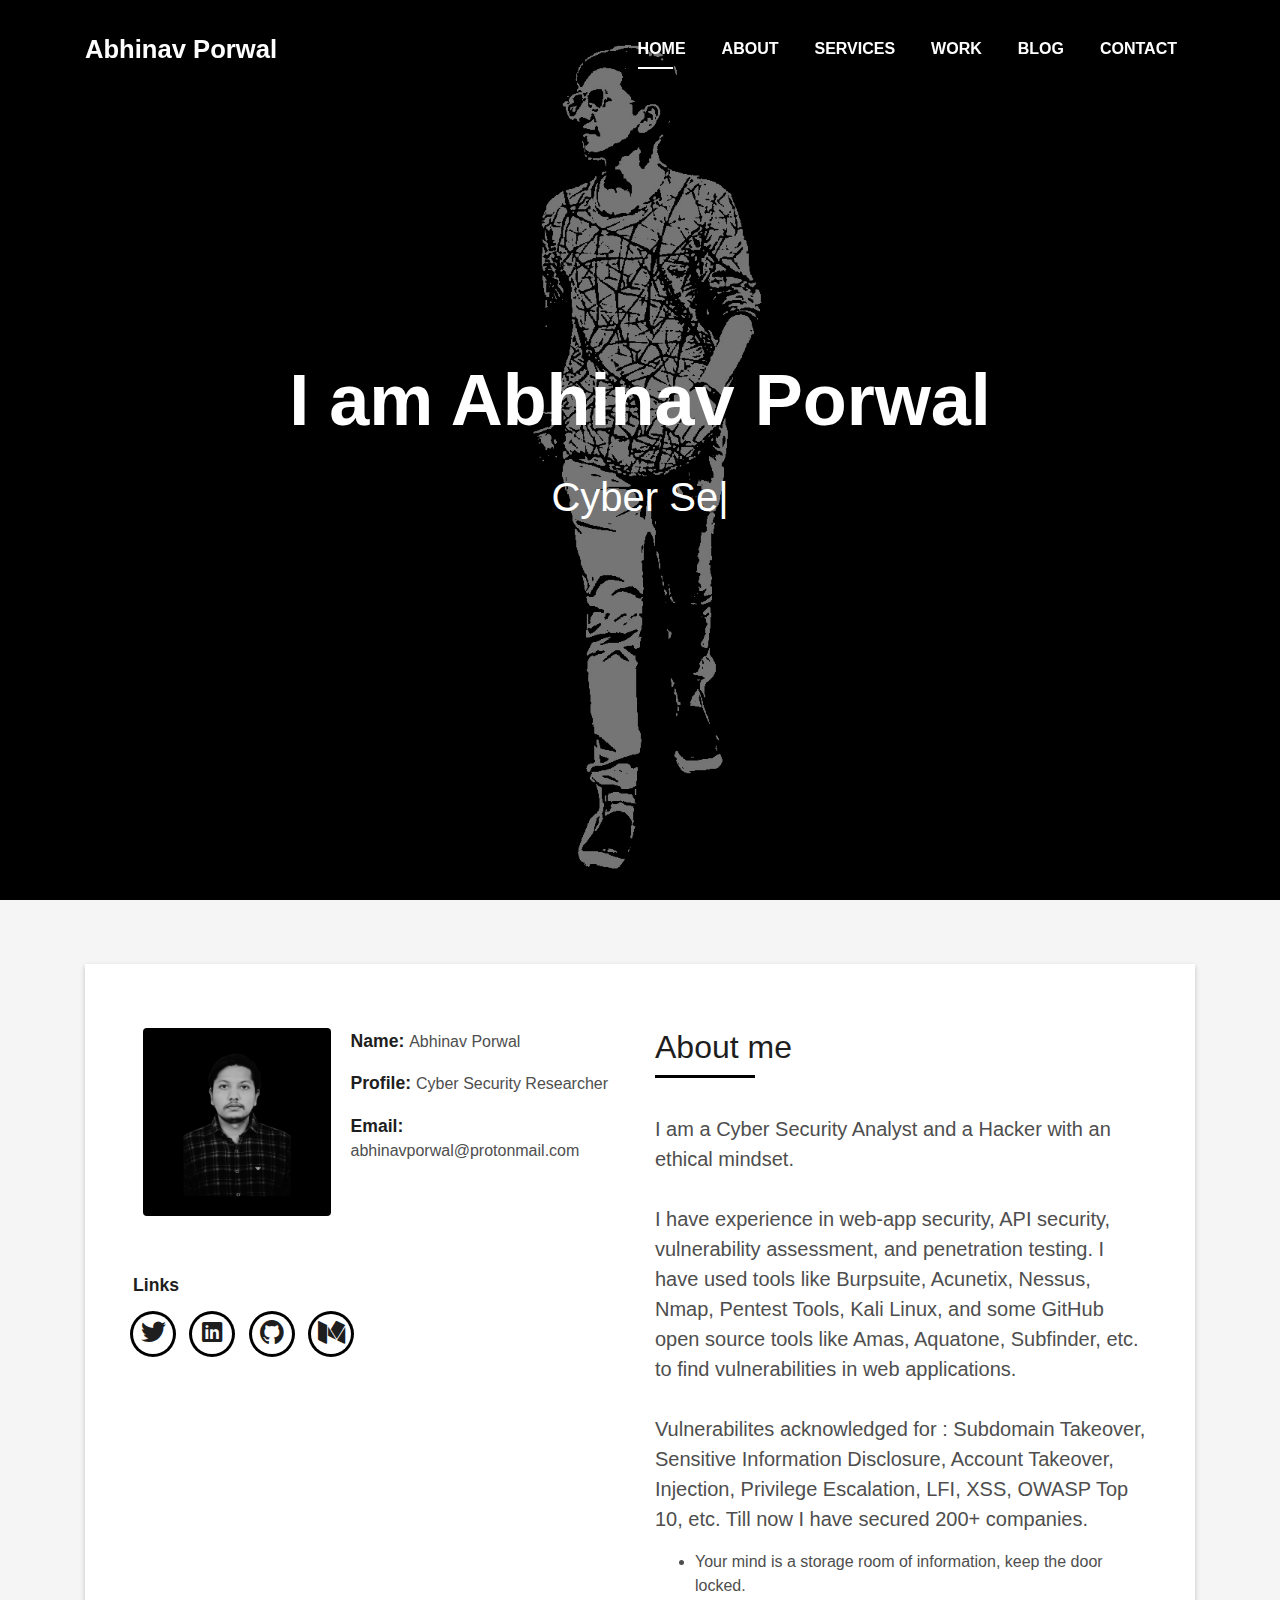
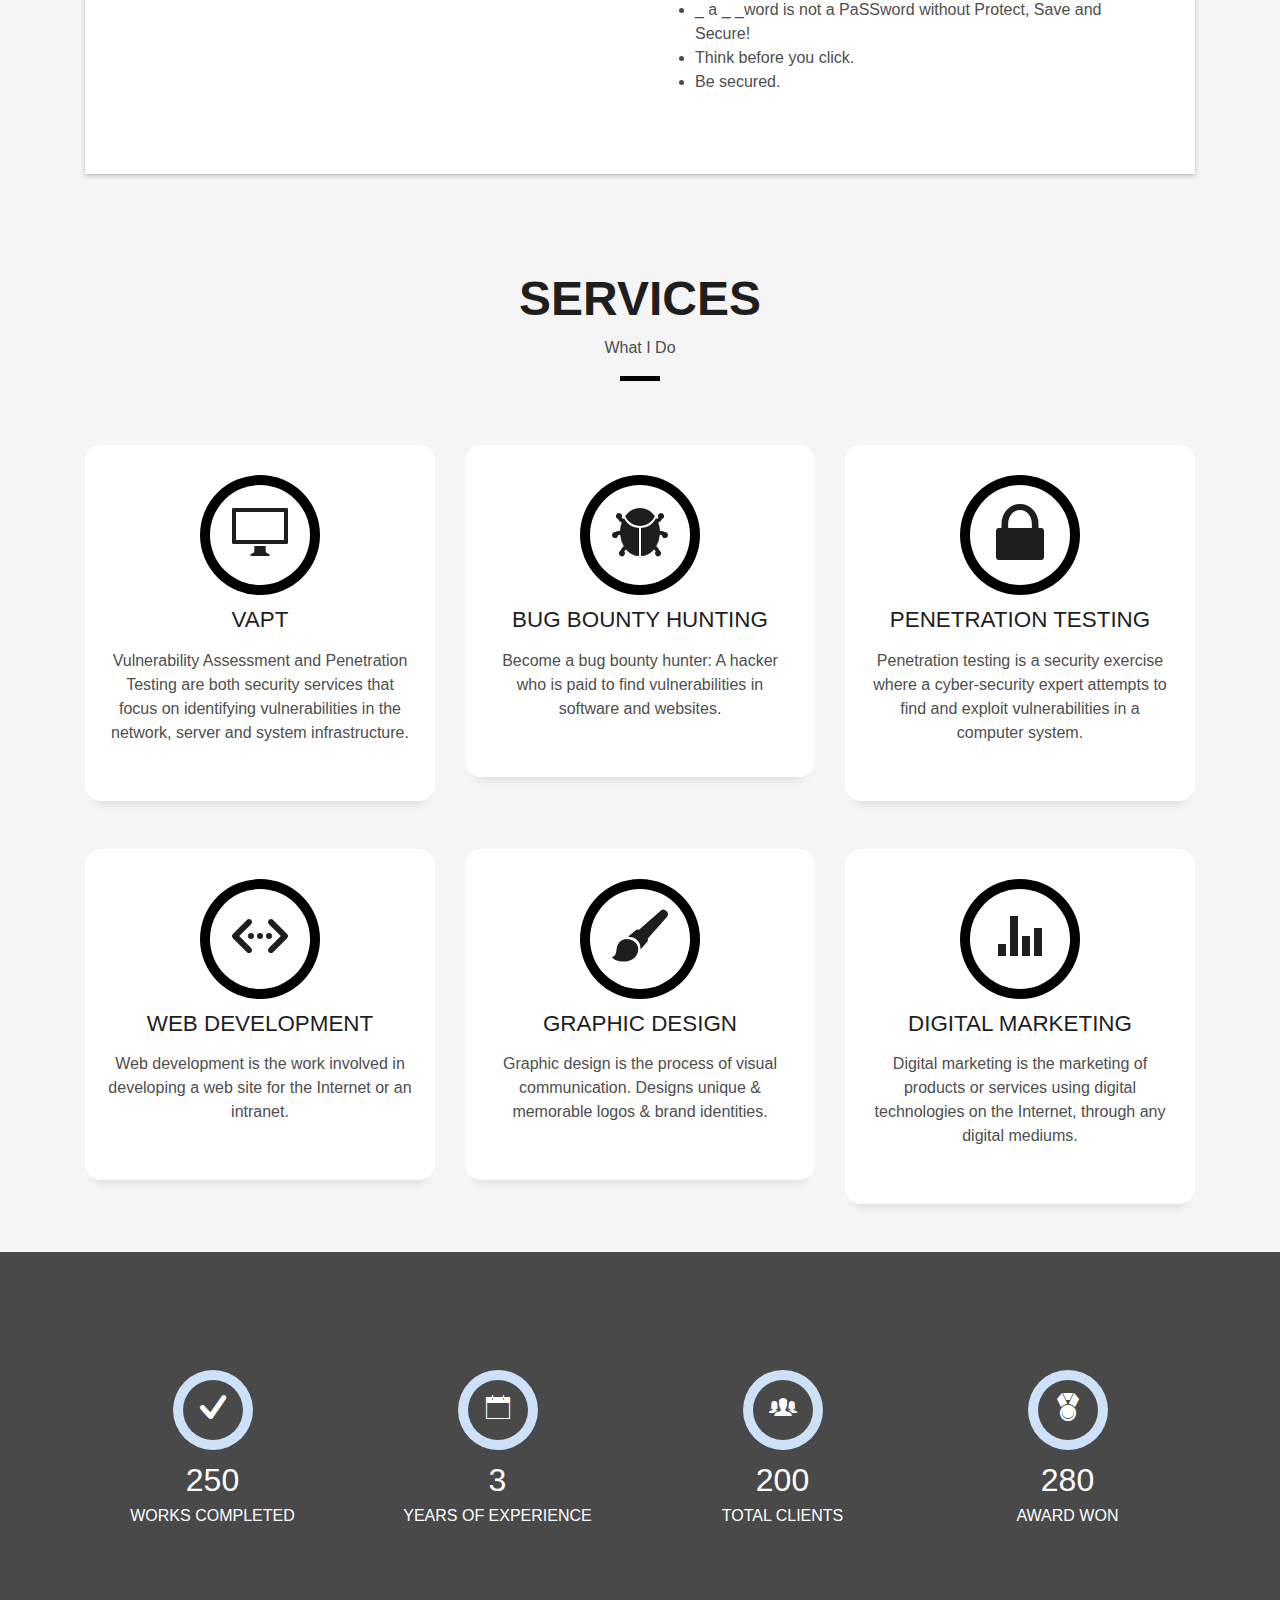
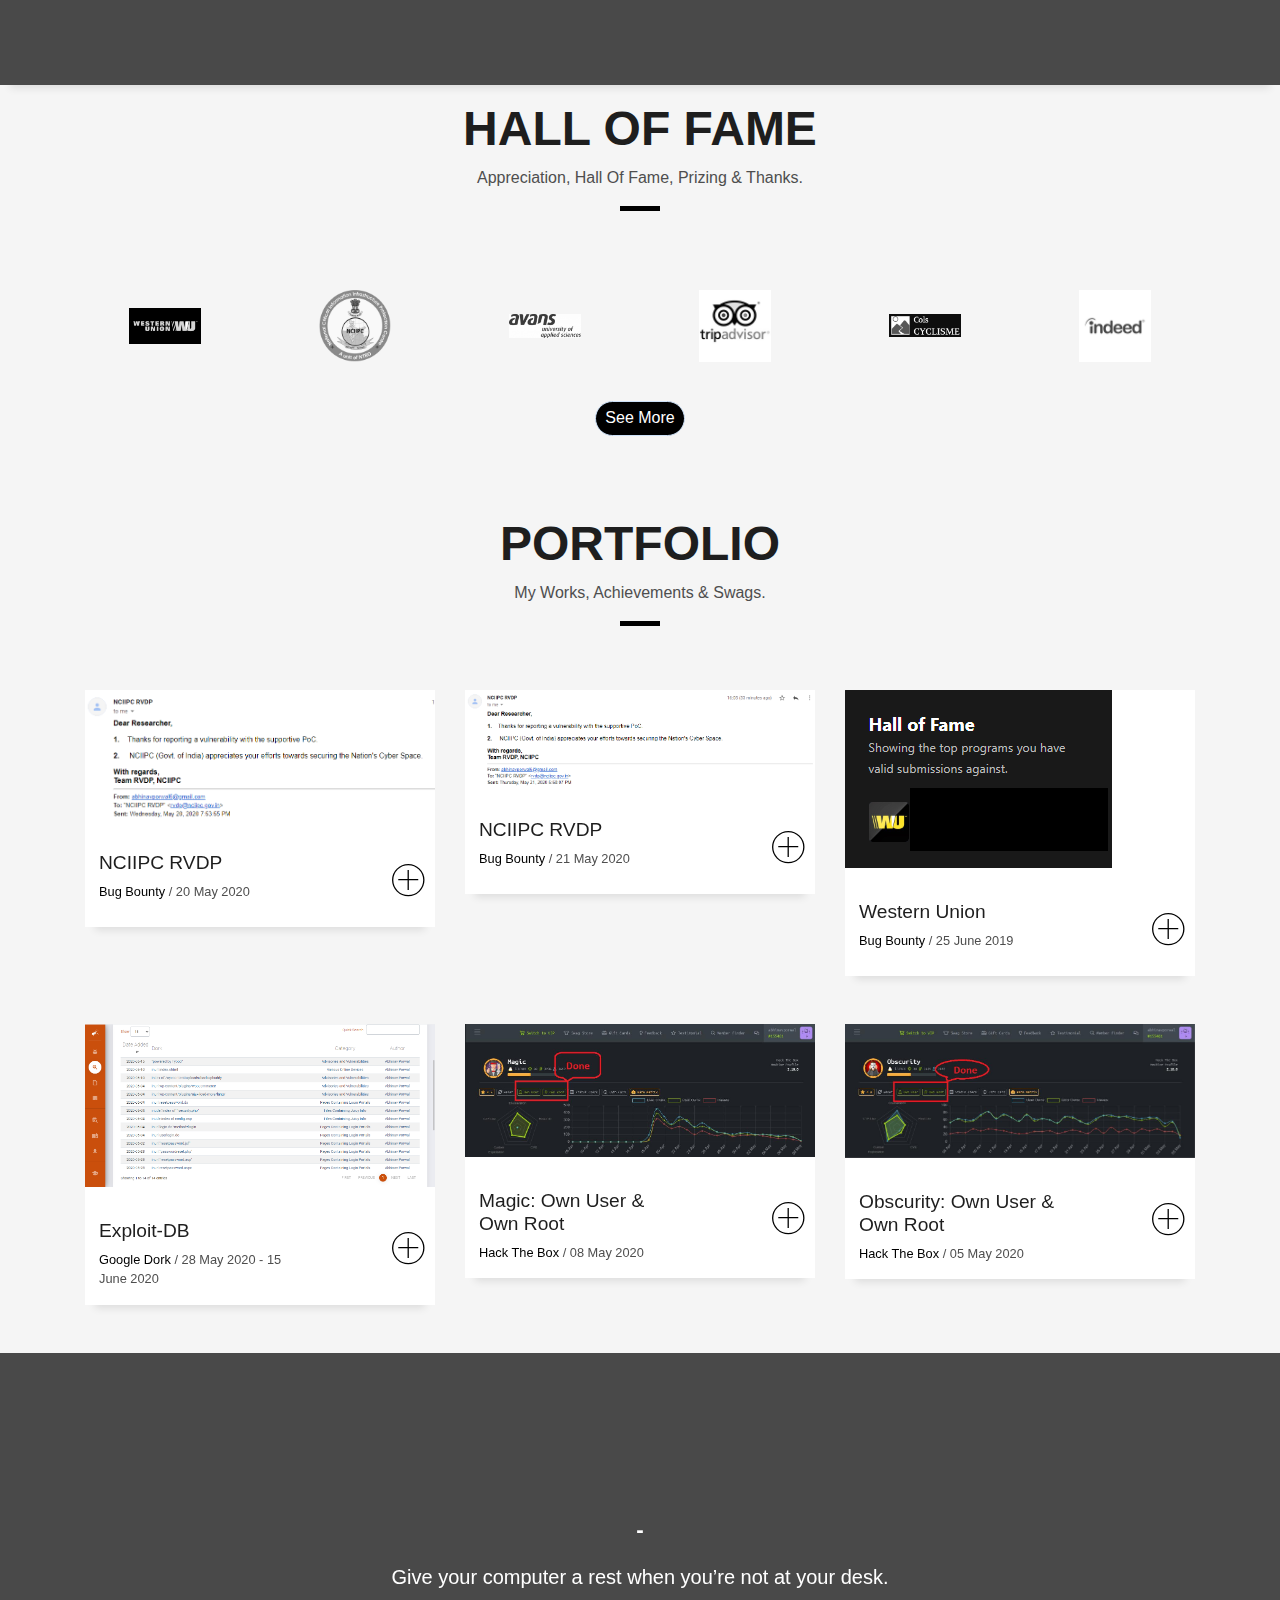
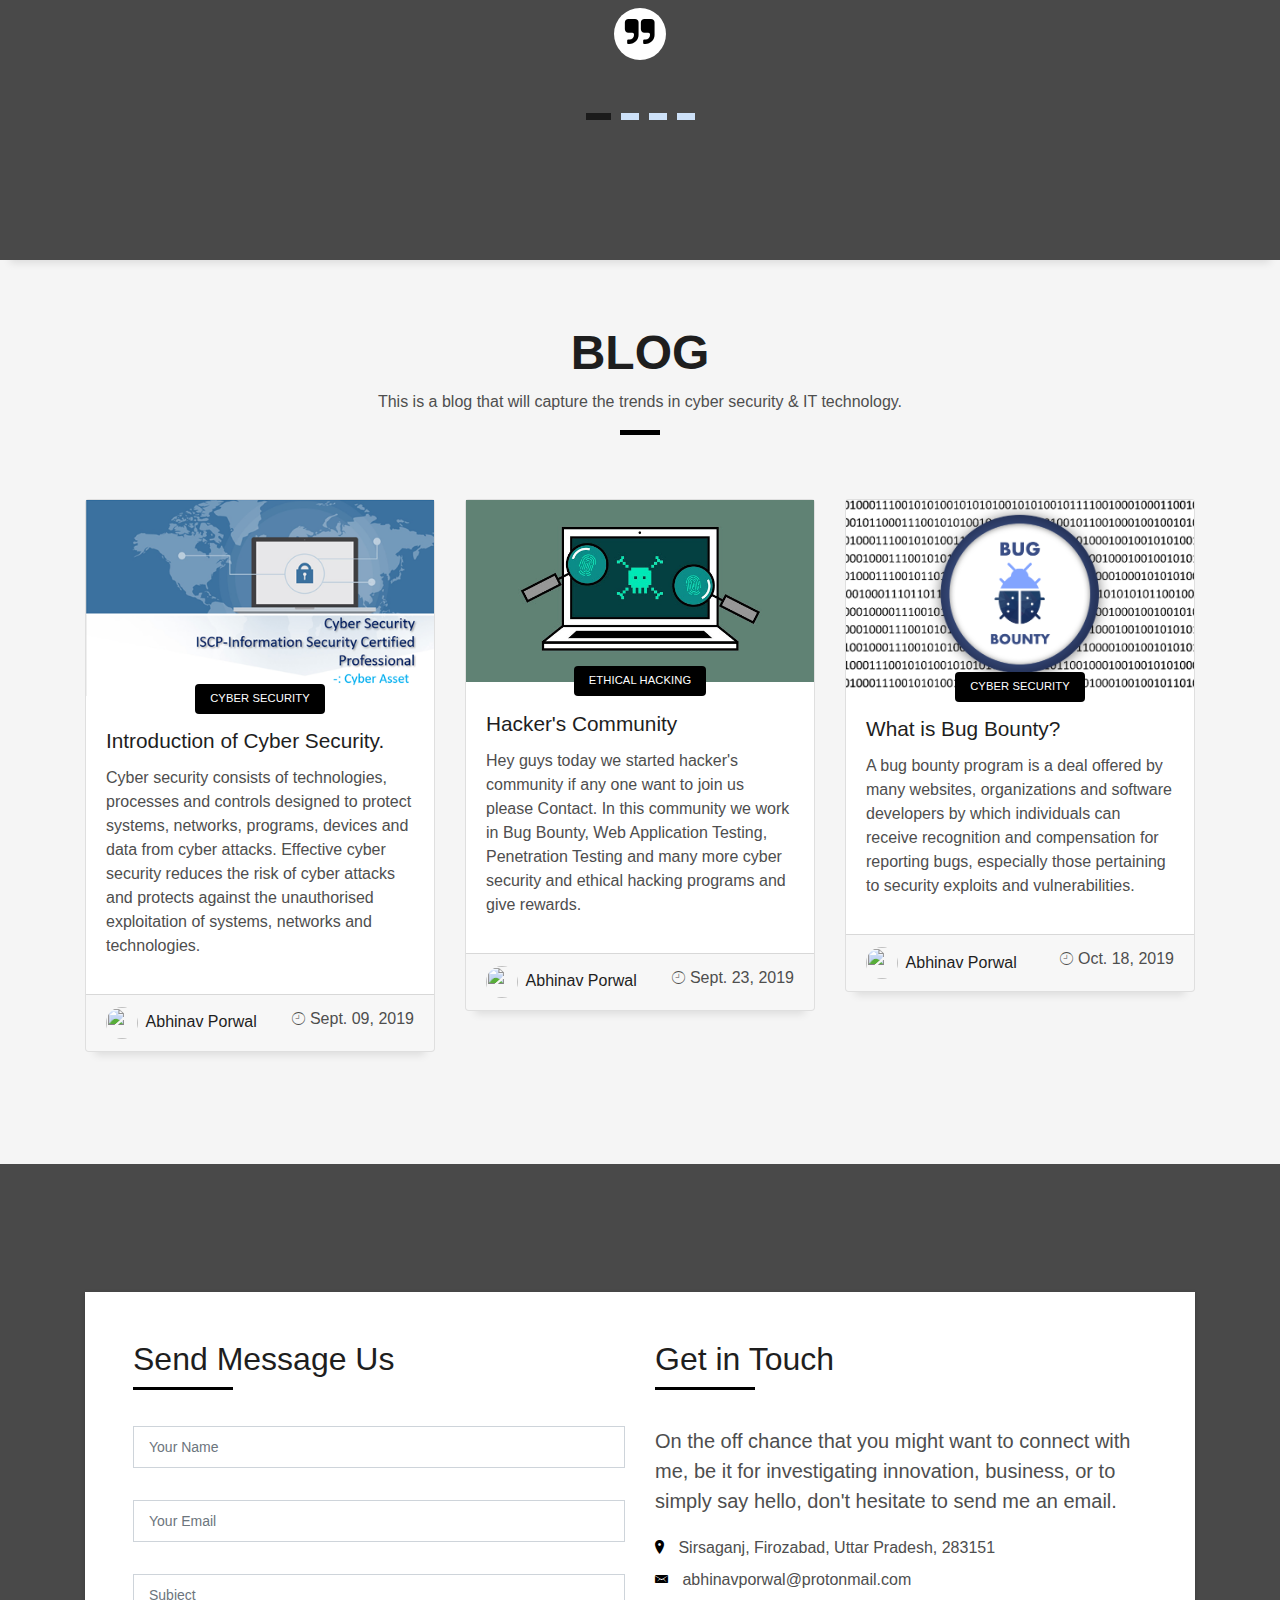
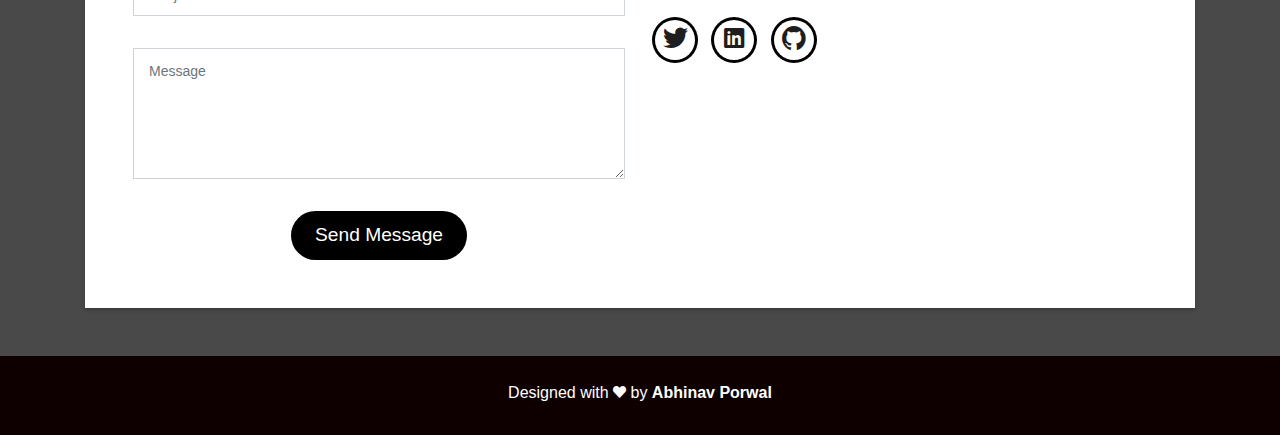
==== commit 8f08d79f: "Update index.html" ====
--- a/portfolio/index.html
+++ b/portfolio/index.html
@@ -105,7 +105,7 @@
                   <div class="row">
                     <div class="col-sm-6 col-md-5">
                       <div class="about-img">
-                        <img src="assets/img/profile.jpg" class="img-fluid rounded b-shadow-a" alt="">
+                        <img src="assets/img/profile.png" class="img-fluid rounded b-shadow-a" alt="">
                       </div>
                     </div>
                     <div class="col-sm-6 col-md-7">
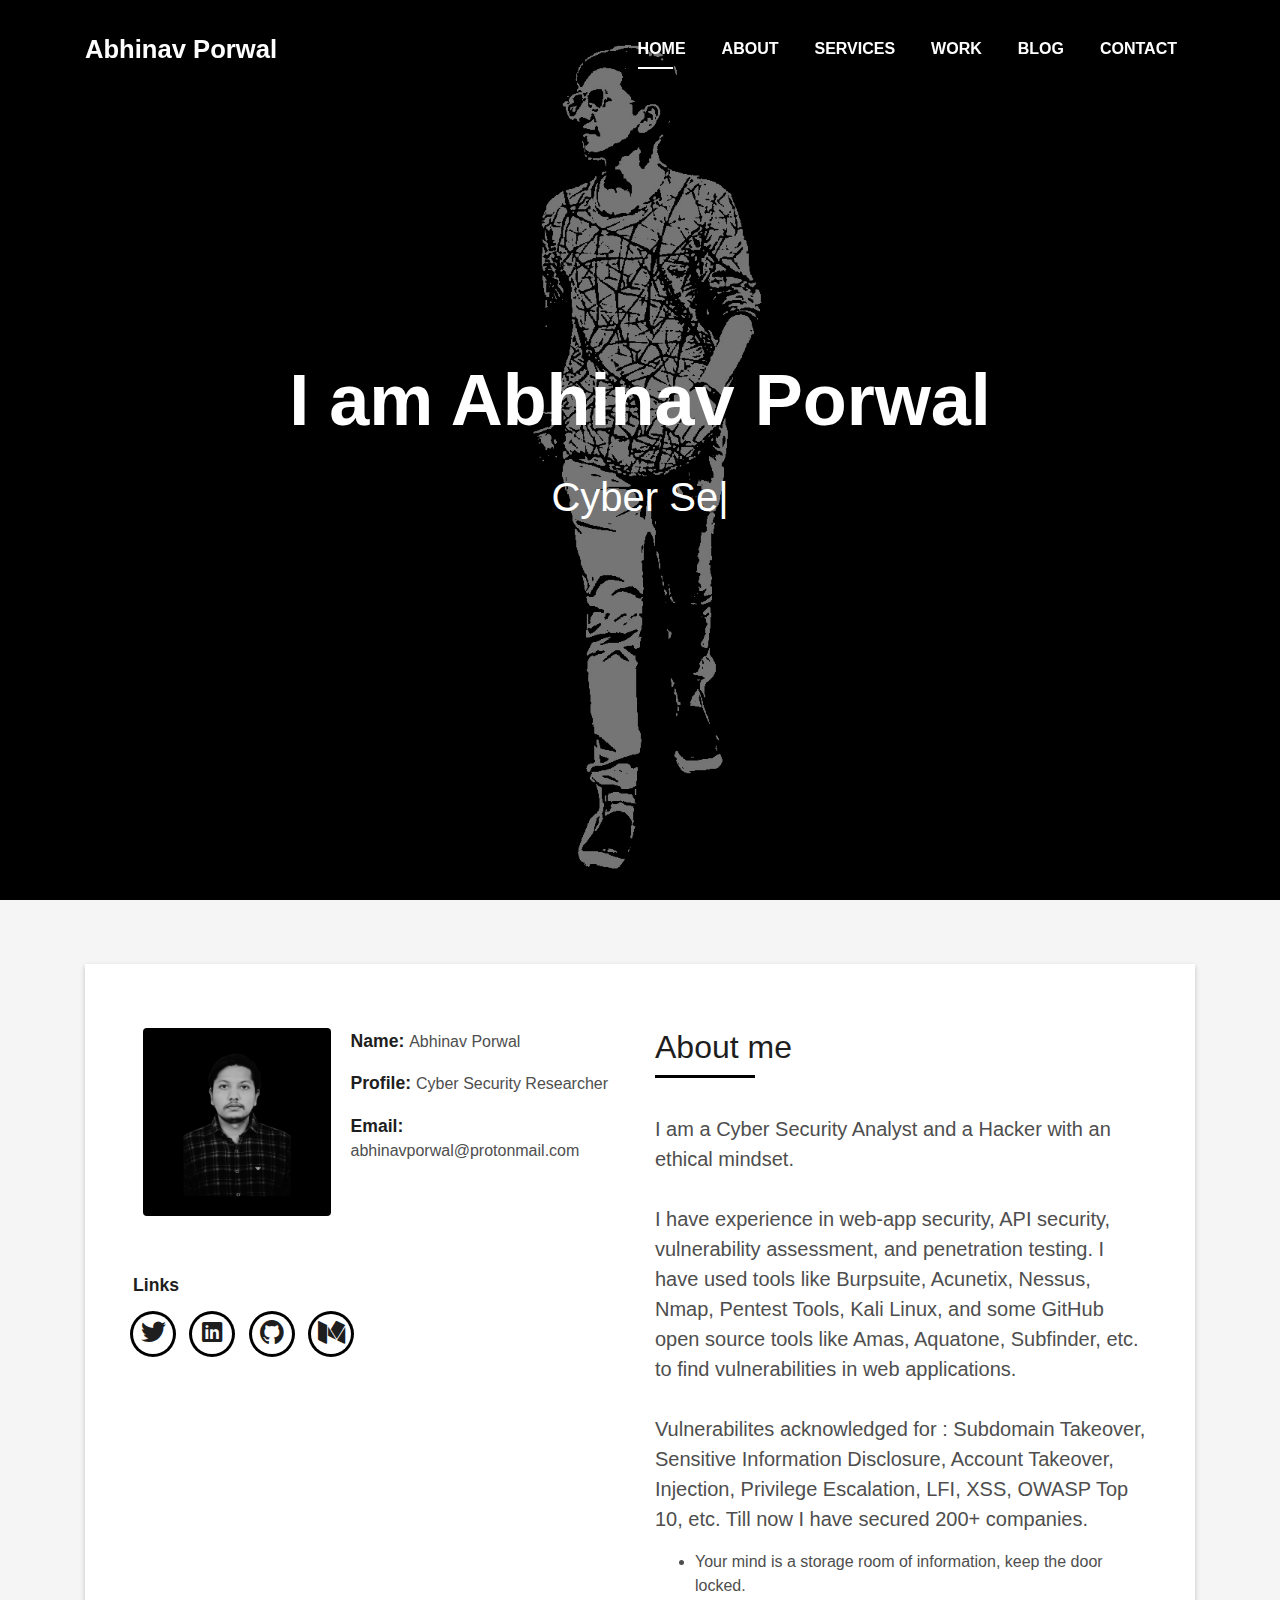
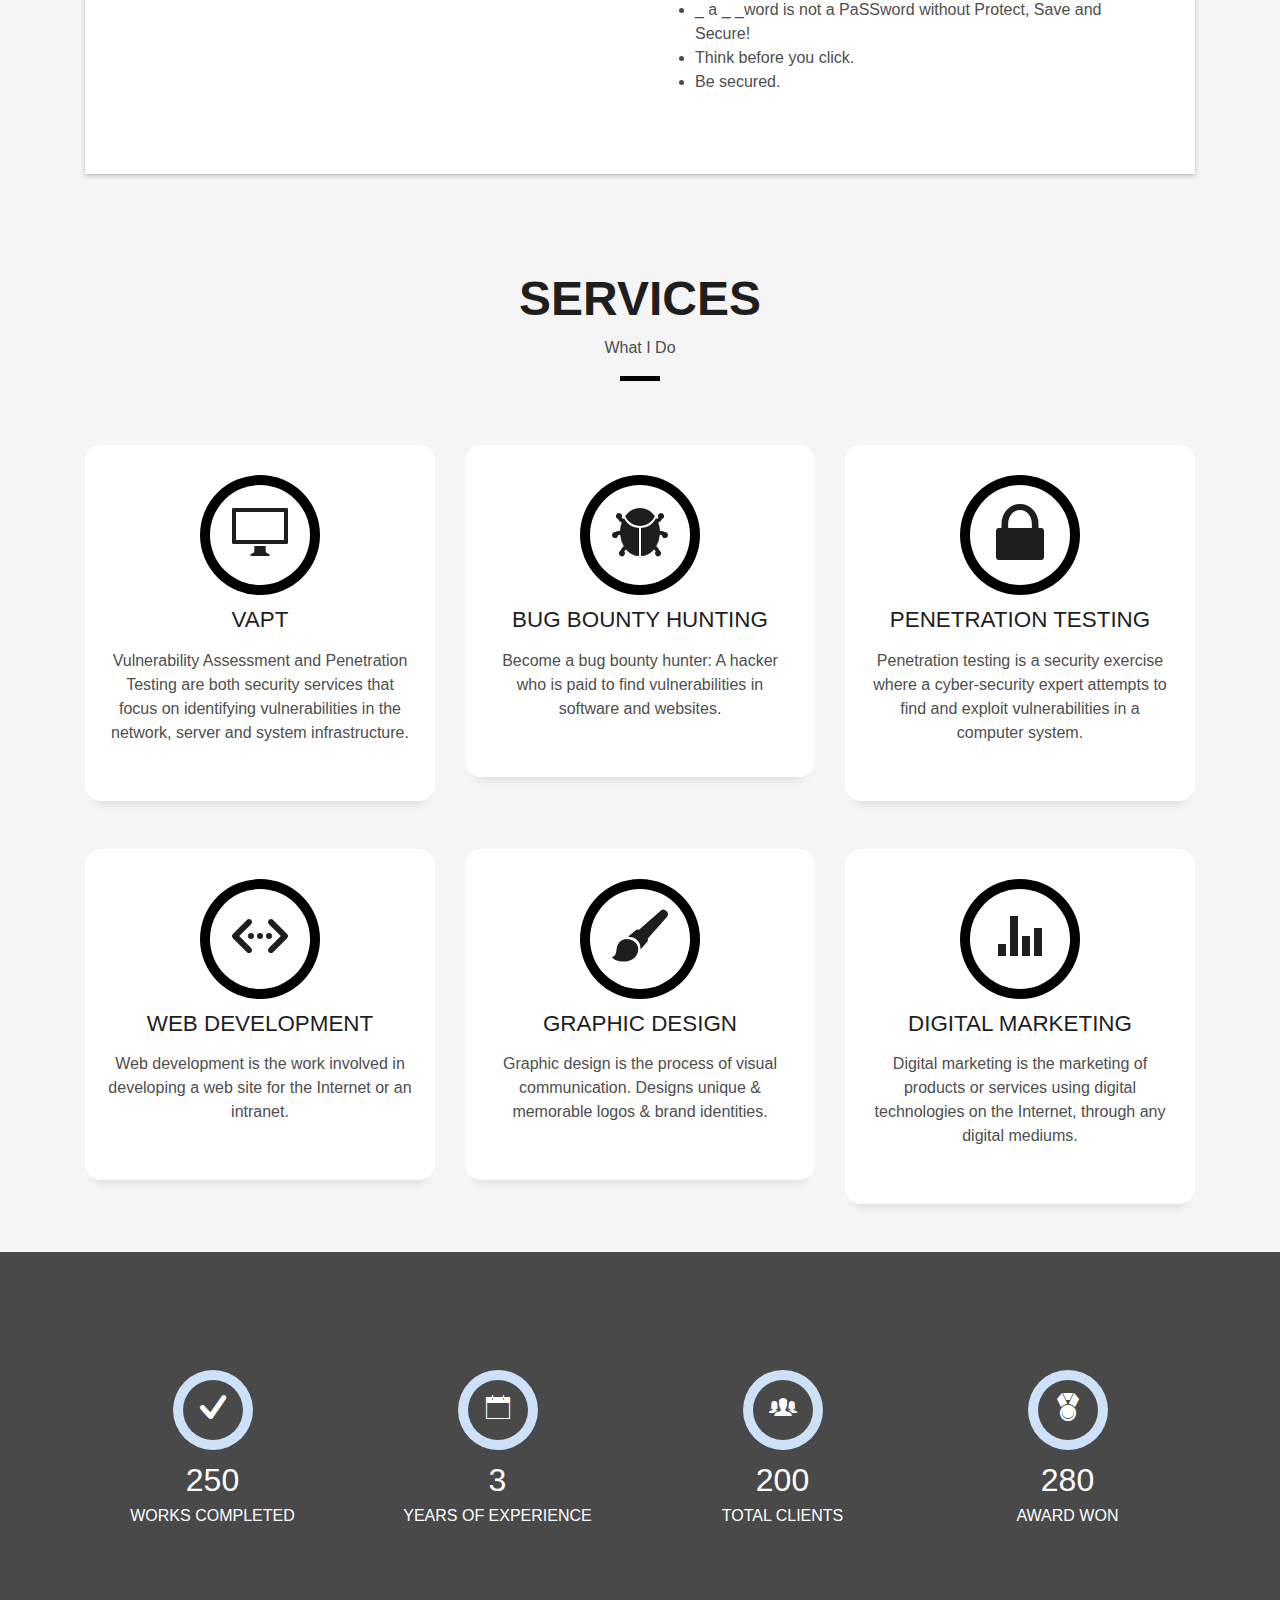
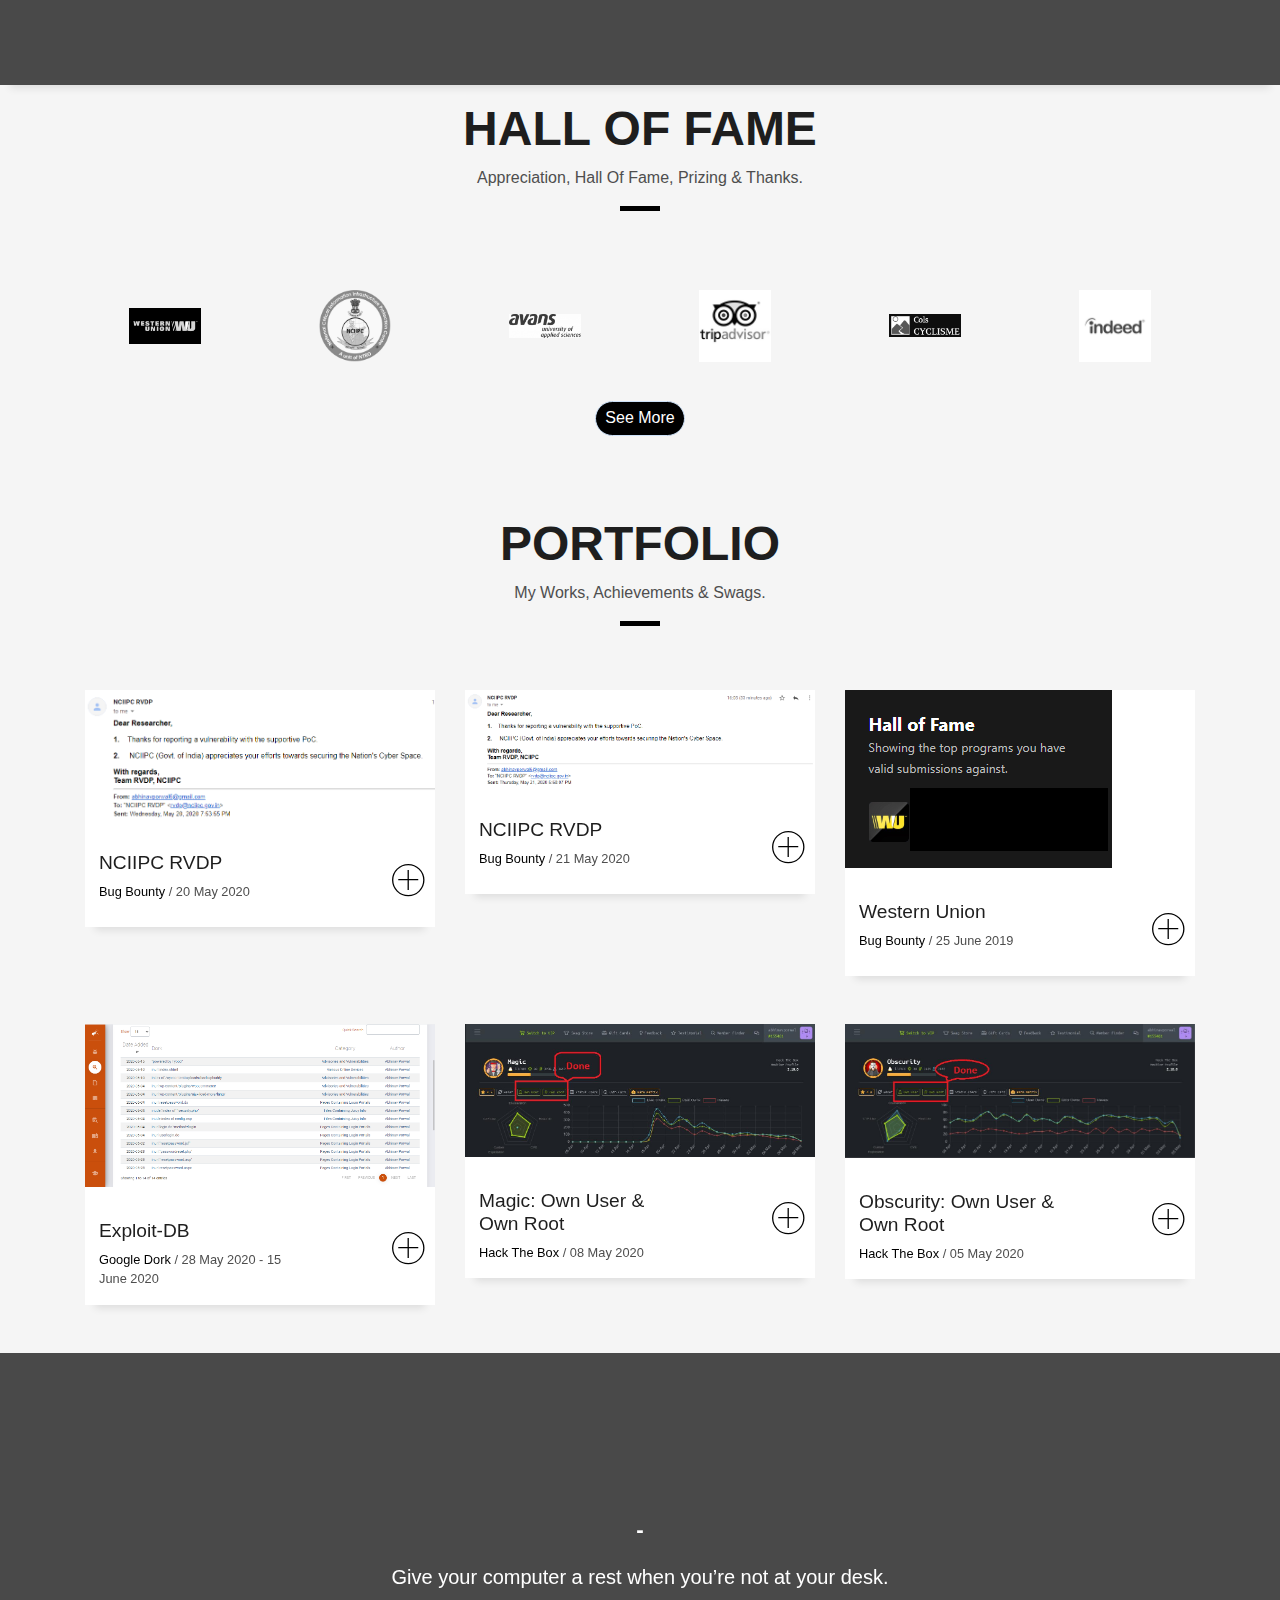
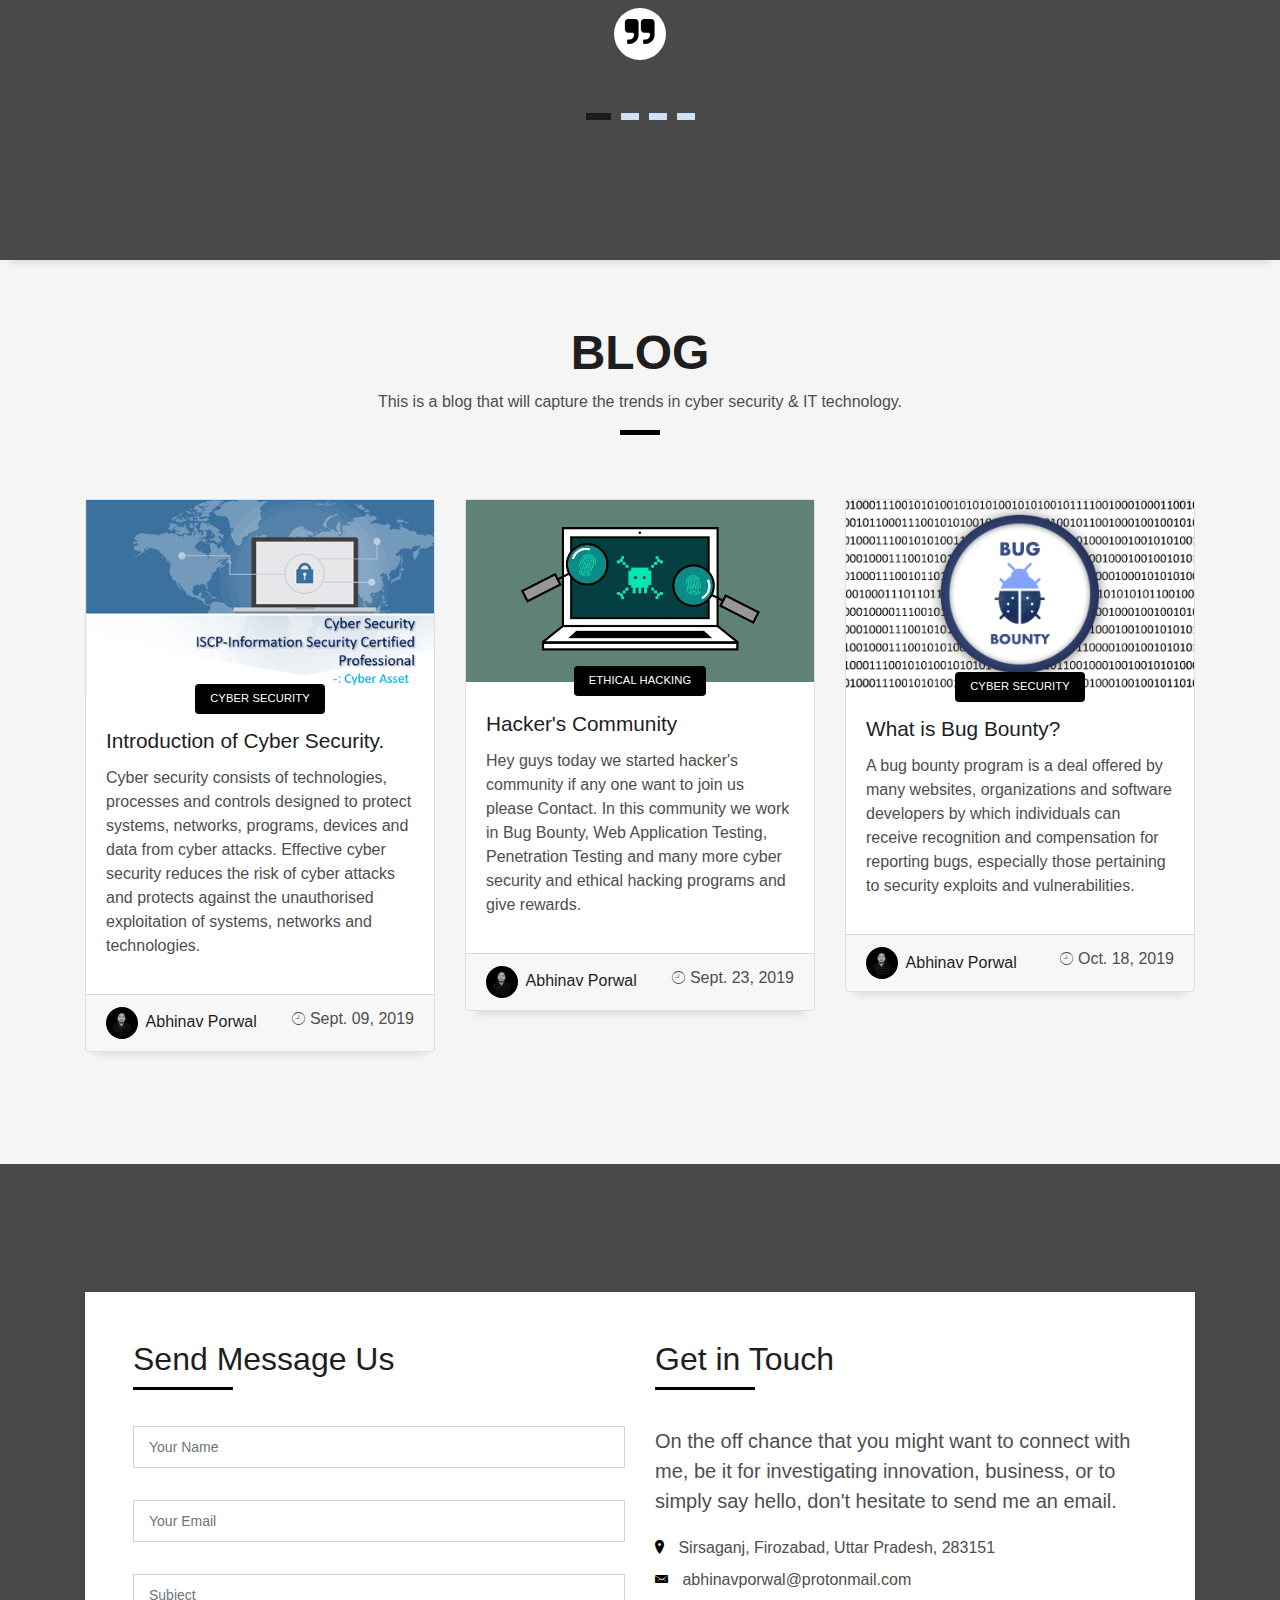
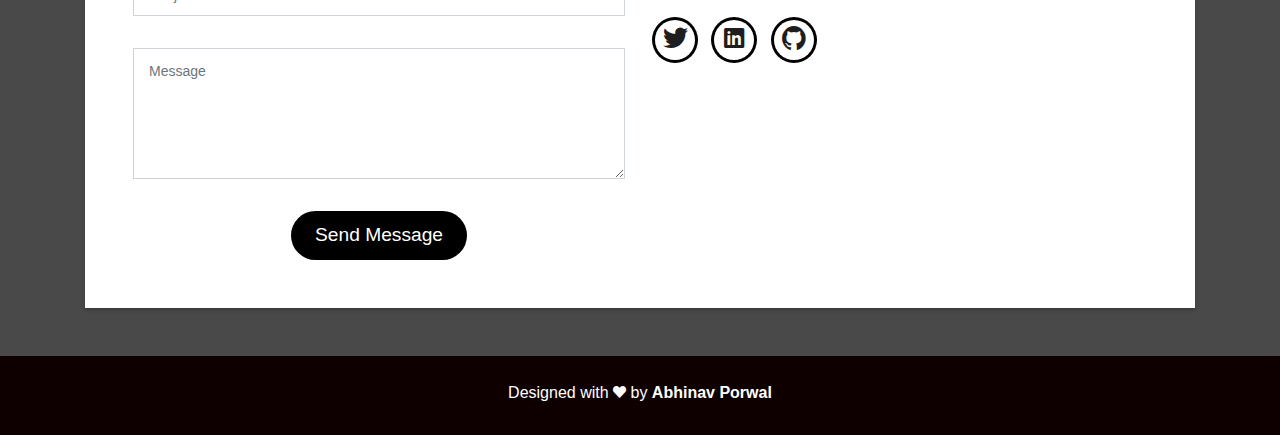
==== commit 3d311312: "Update index.html" ====
--- a/portfolio/index.html
+++ b/portfolio/index.html
@@ -634,7 +634,7 @@
               <div class="card-footer">
                 <div class="post-author">
                   <a href="#">
-                    <img src="assets/img/profile.jpg" alt="" class="avatar rounded-circle">
+                    <img src="assets/img/profile.png" alt="" class="avatar rounded-circle">
                     <span class="author">Abhinav Porwal</span>
                   </a>
                 </div>
@@ -663,7 +663,7 @@
               <div class="card-footer">
                 <div class="post-author">
                   <a href="#">
-                    <img src="assets/img/profile.jpg" alt="" class="avatar rounded-circle">
+                    <img src="assets/img/profile.png" alt="" class="avatar rounded-circle">
                     <span class="author">Abhinav Porwal</span>
                   </a>
                 </div>
@@ -692,7 +692,7 @@
               <div class="card-footer">
                 <div class="post-author">
                   <a href="#">
-                    <img src="assets/img/profile.jpg" alt="" class="avatar rounded-circle">
+                    <img src="assets/img/profile.png" alt="" class="avatar rounded-circle">
                     <span class="author">Abhinav Porwal</span>
                   </a>
                 </div>
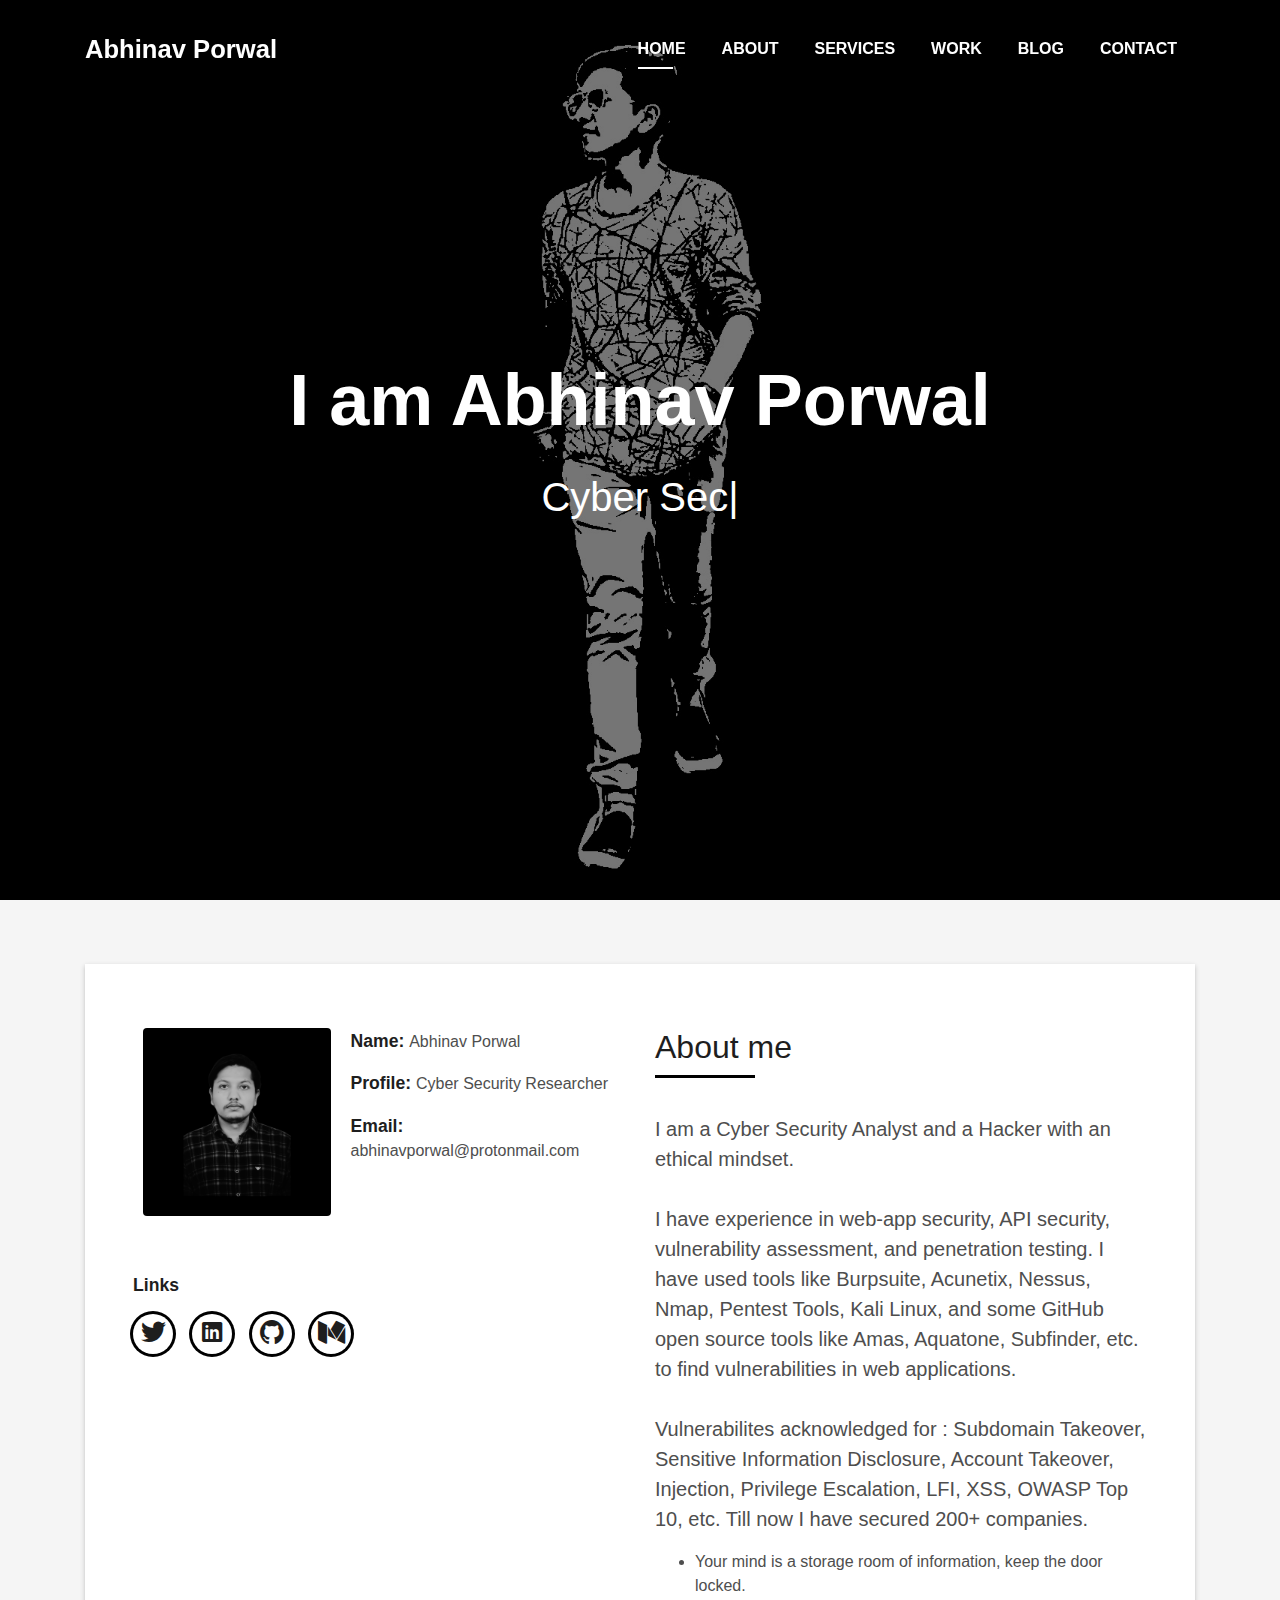
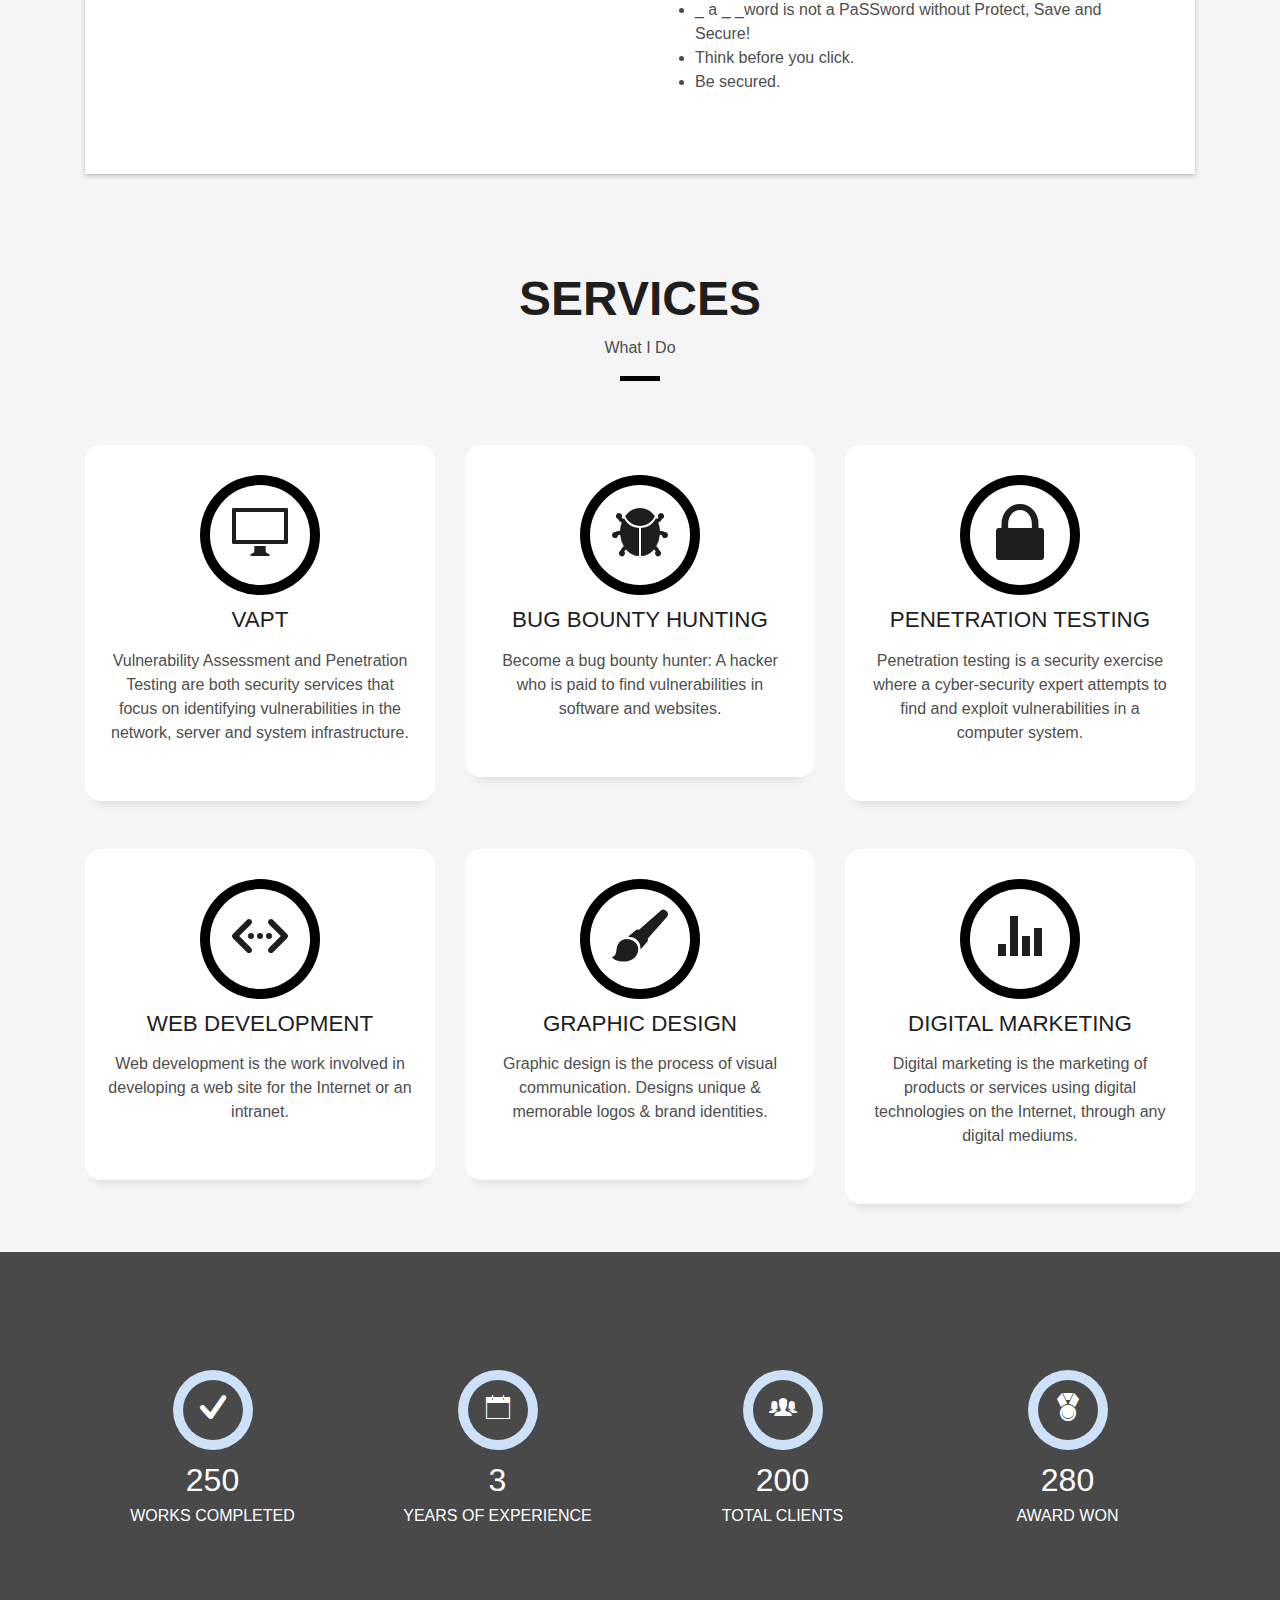
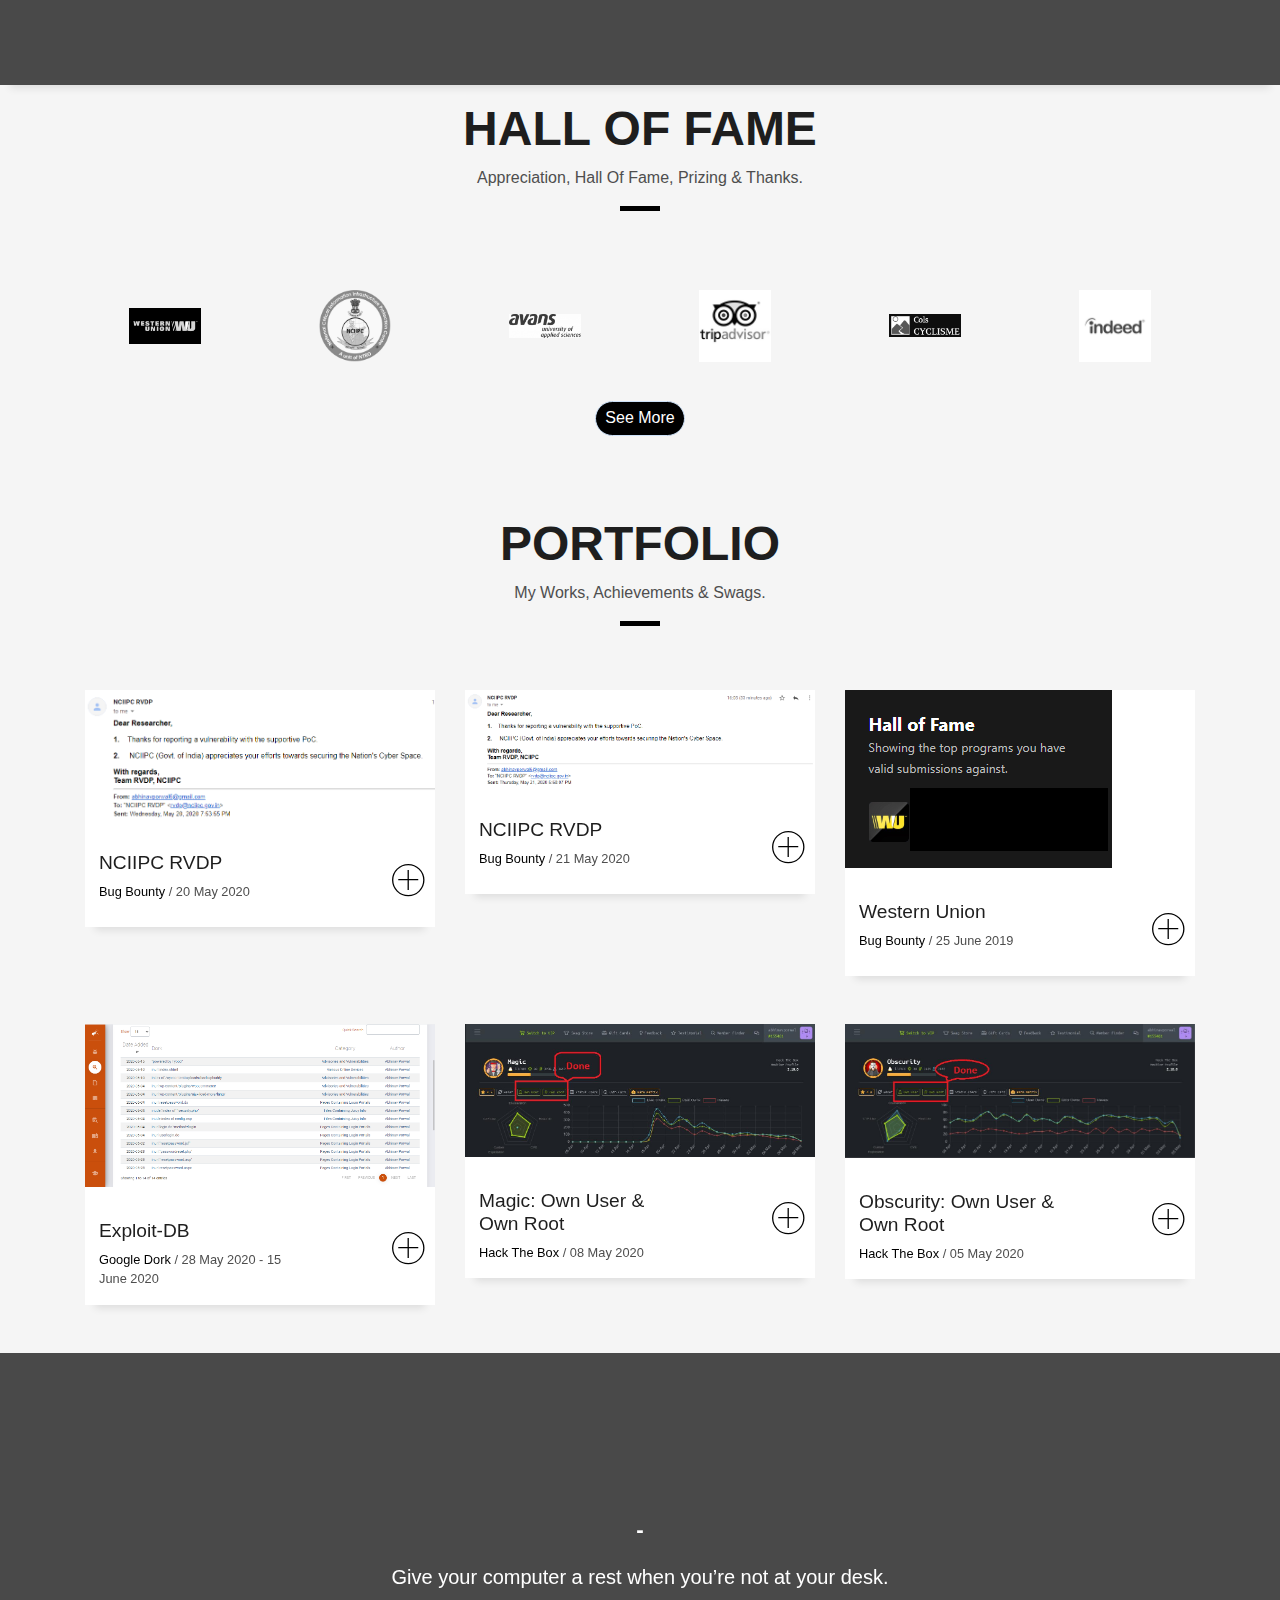
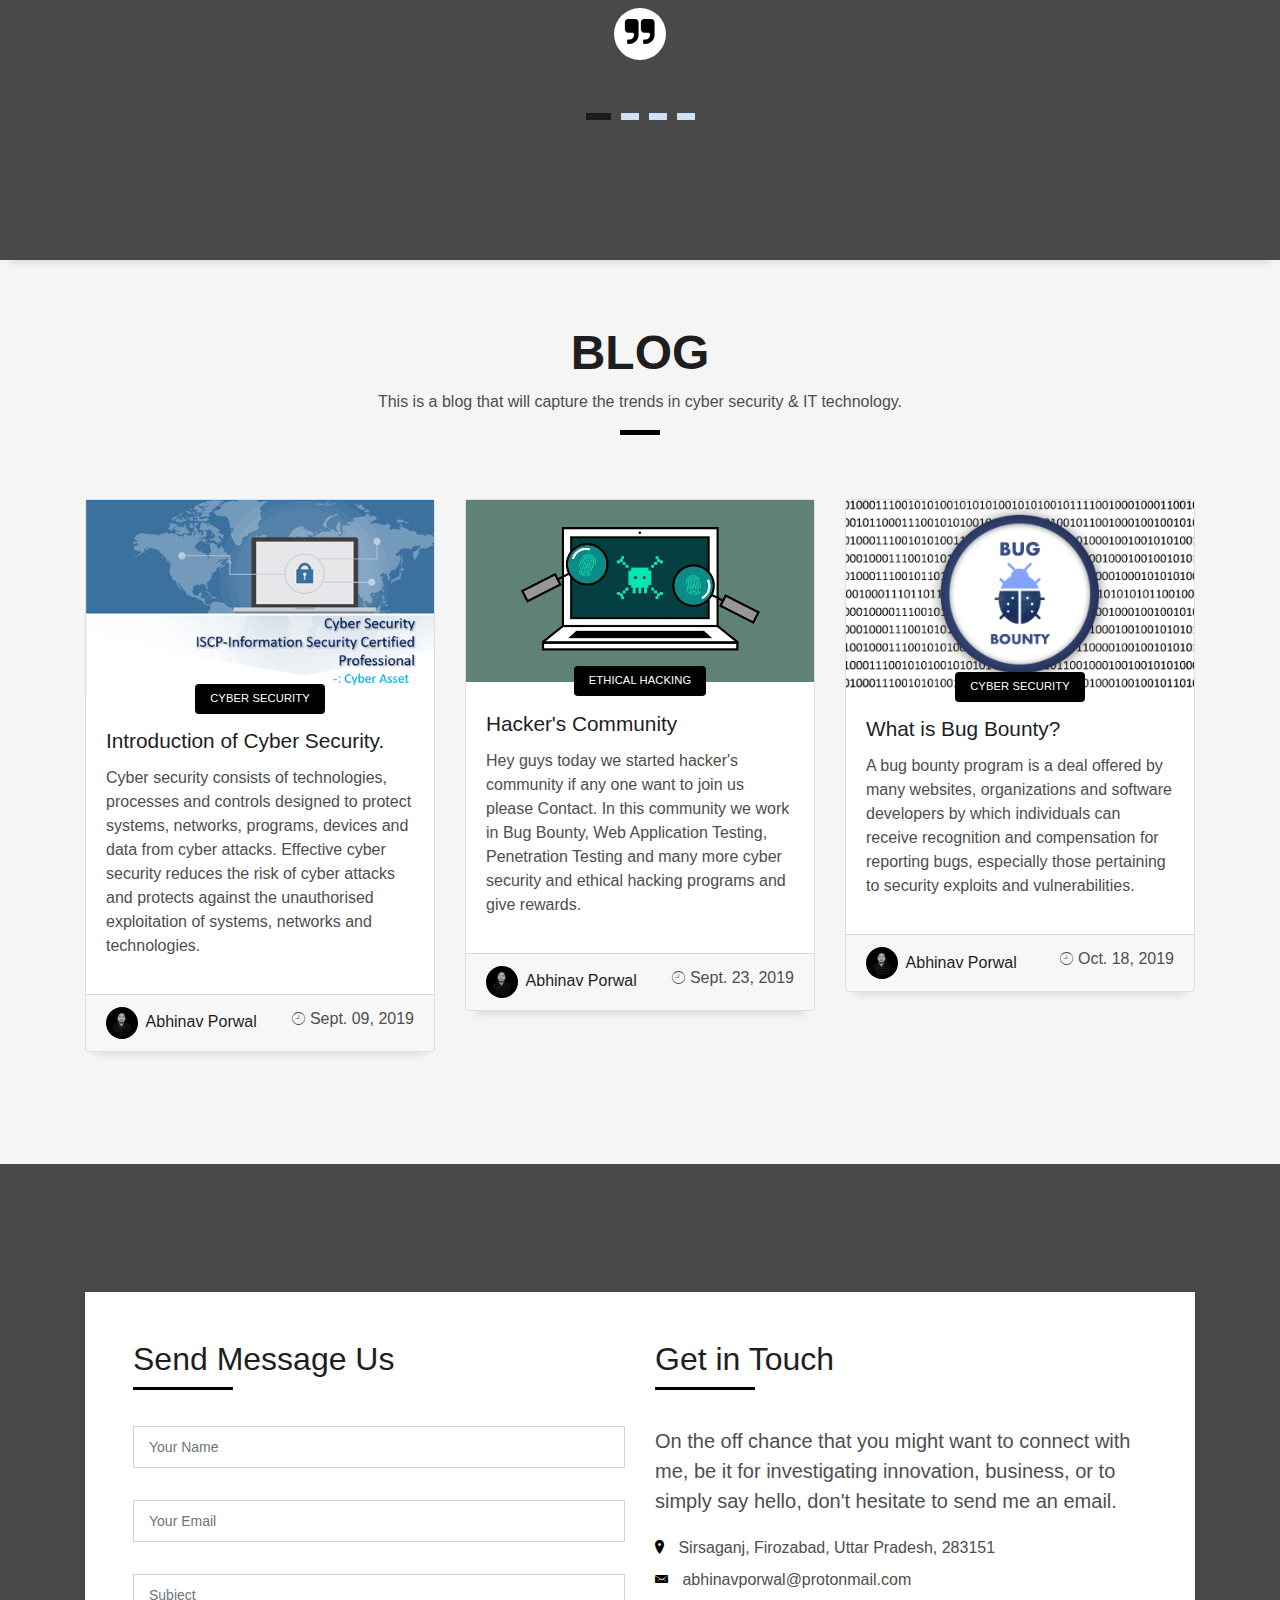
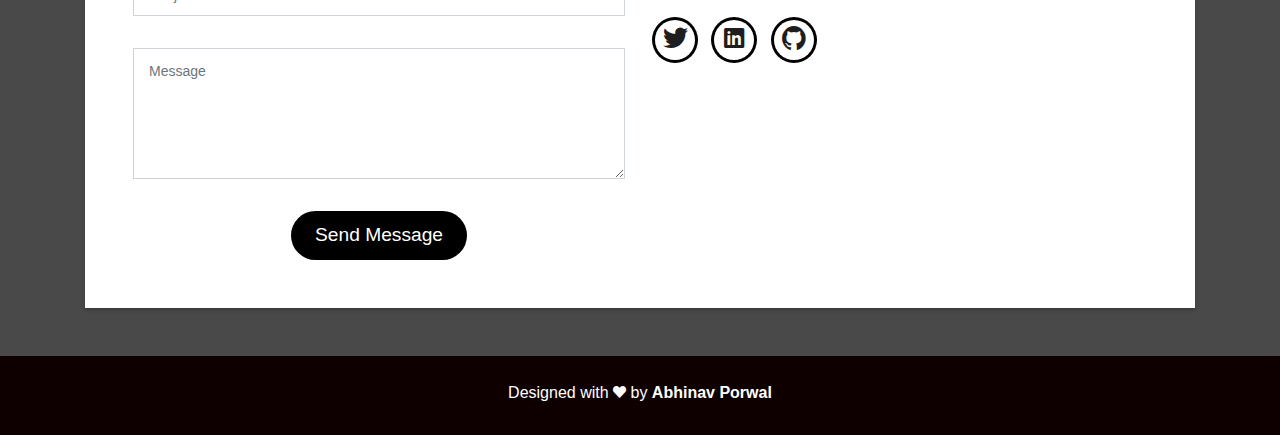
==== commit 12683e43: "Update index.html" ====
--- a/portfolio/index.html
+++ b/portfolio/index.html
@@ -3,15 +3,14 @@
 
 <head>
   <!-- Global site tag (gtag.js) - Google Analytics -->
-<script async src="https://www.googletagmanager.com/gtag/js?id=UA-170083553-1"></script>
+<script async src="https://www.googletagmanager.com/gtag/js?id=G-2THJVRBC2B"></script>
 <script>
   window.dataLayer = window.dataLayer || [];
   function gtag(){dataLayer.push(arguments);}
   gtag('js', new Date());
 
-  gtag('config', 'UA-170083553-1');
+  gtag('config', 'G-2THJVRBC2B');
 </script>
-<!-- Google Analytics End -->
 
   <meta charset="utf-8">
   <meta content="width=device-width, initial-scale=1.0" name="viewport">
